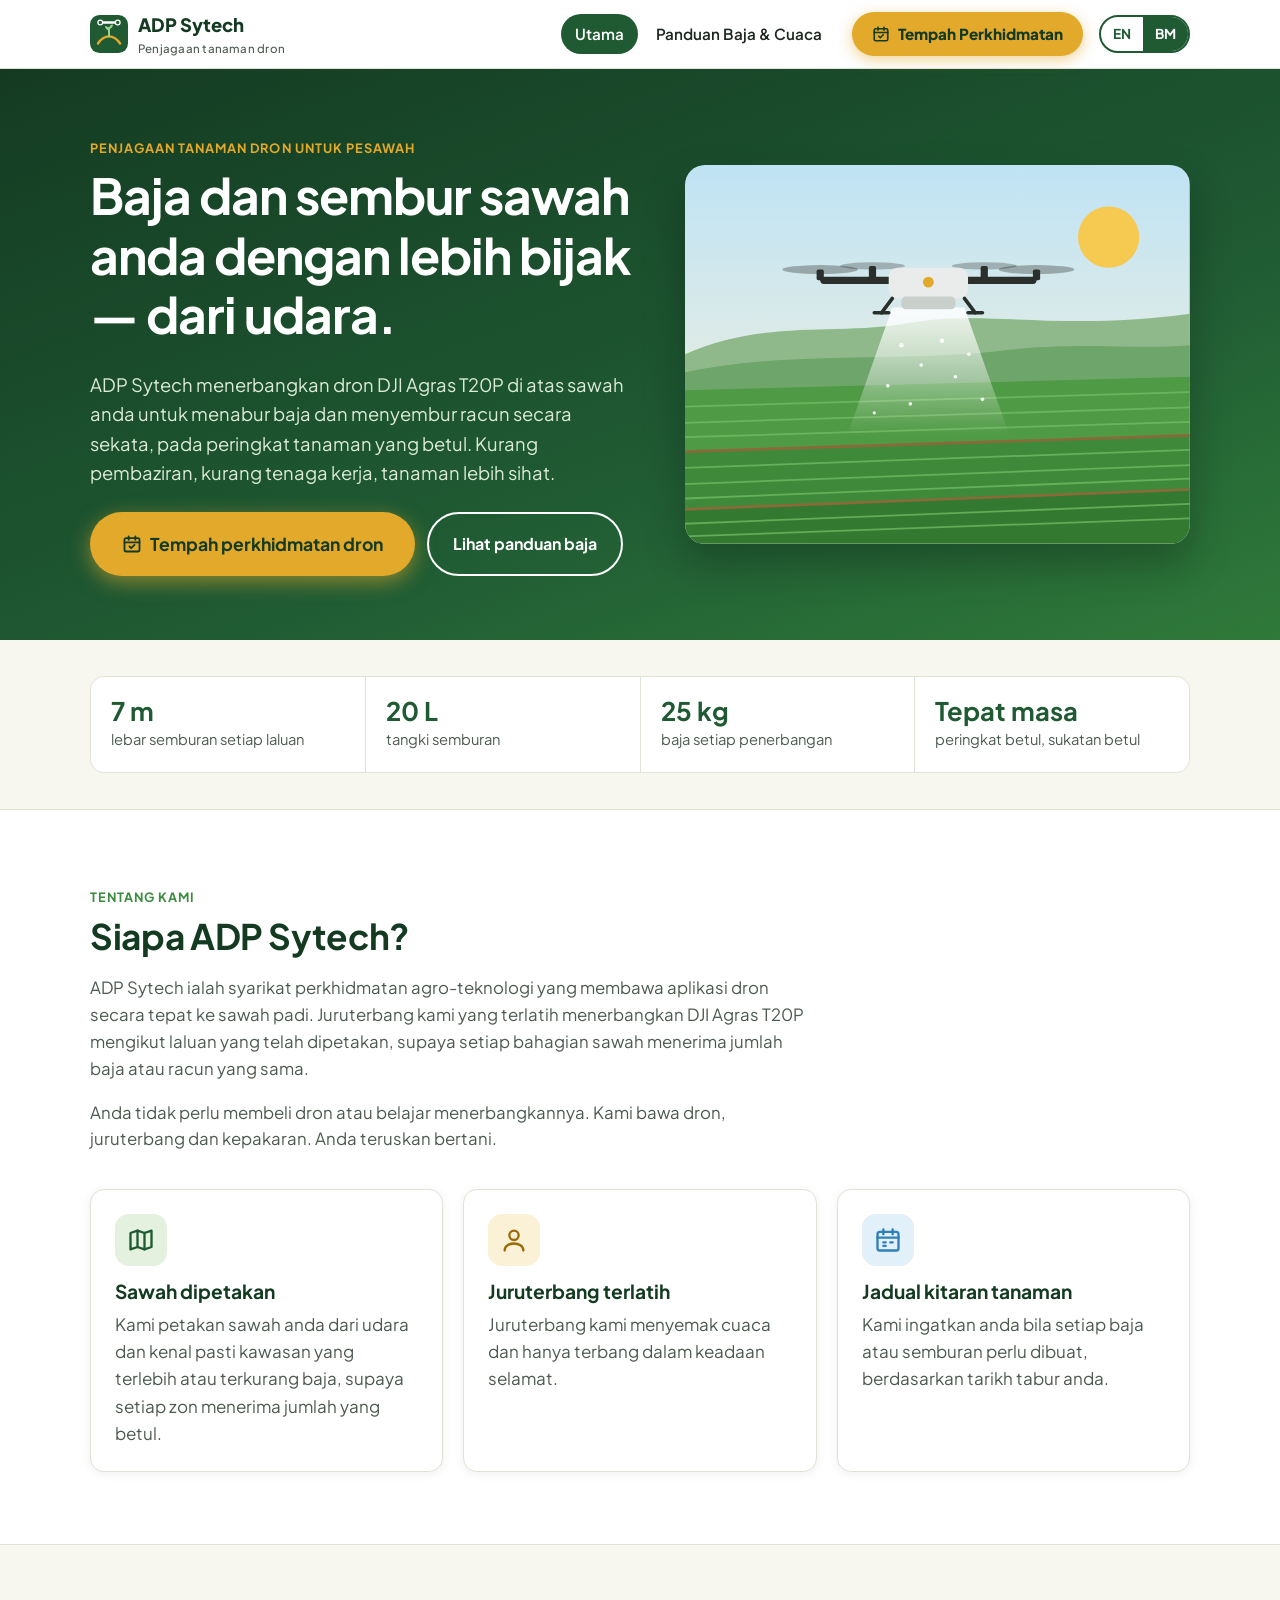
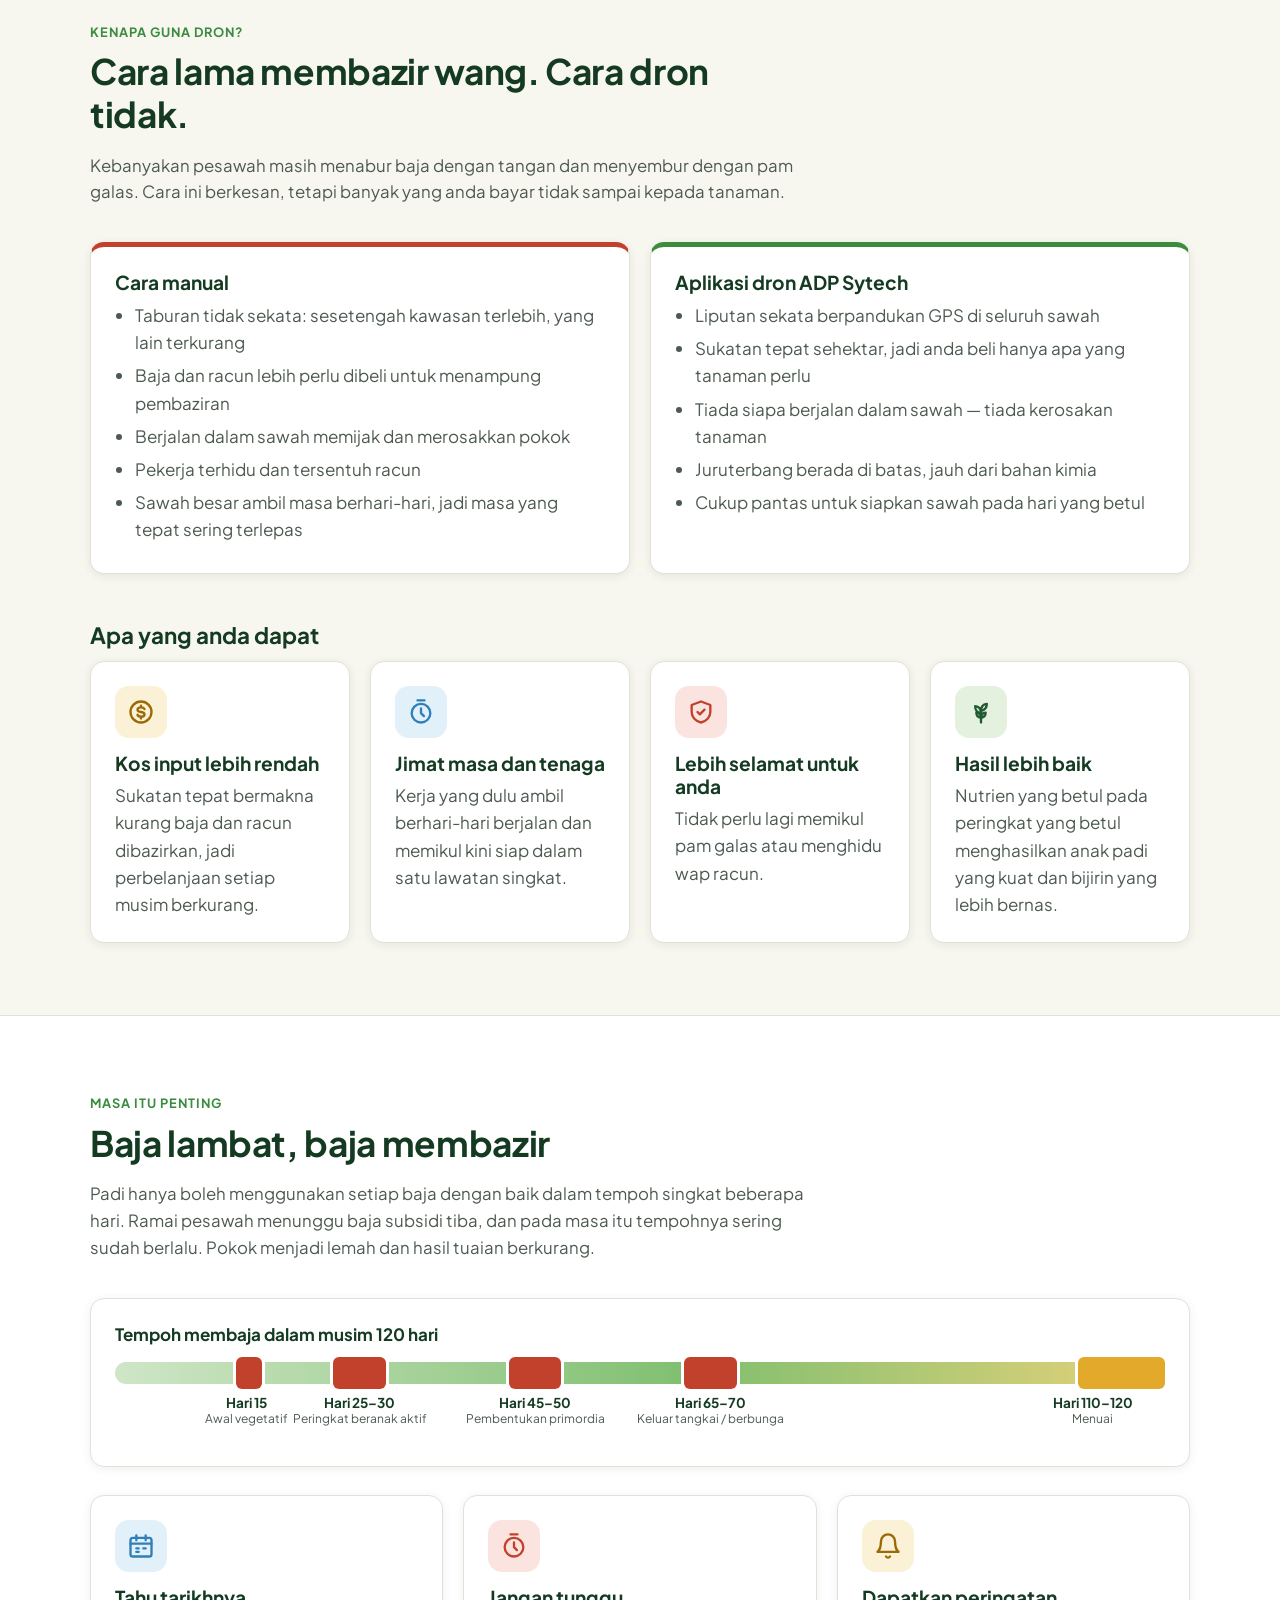
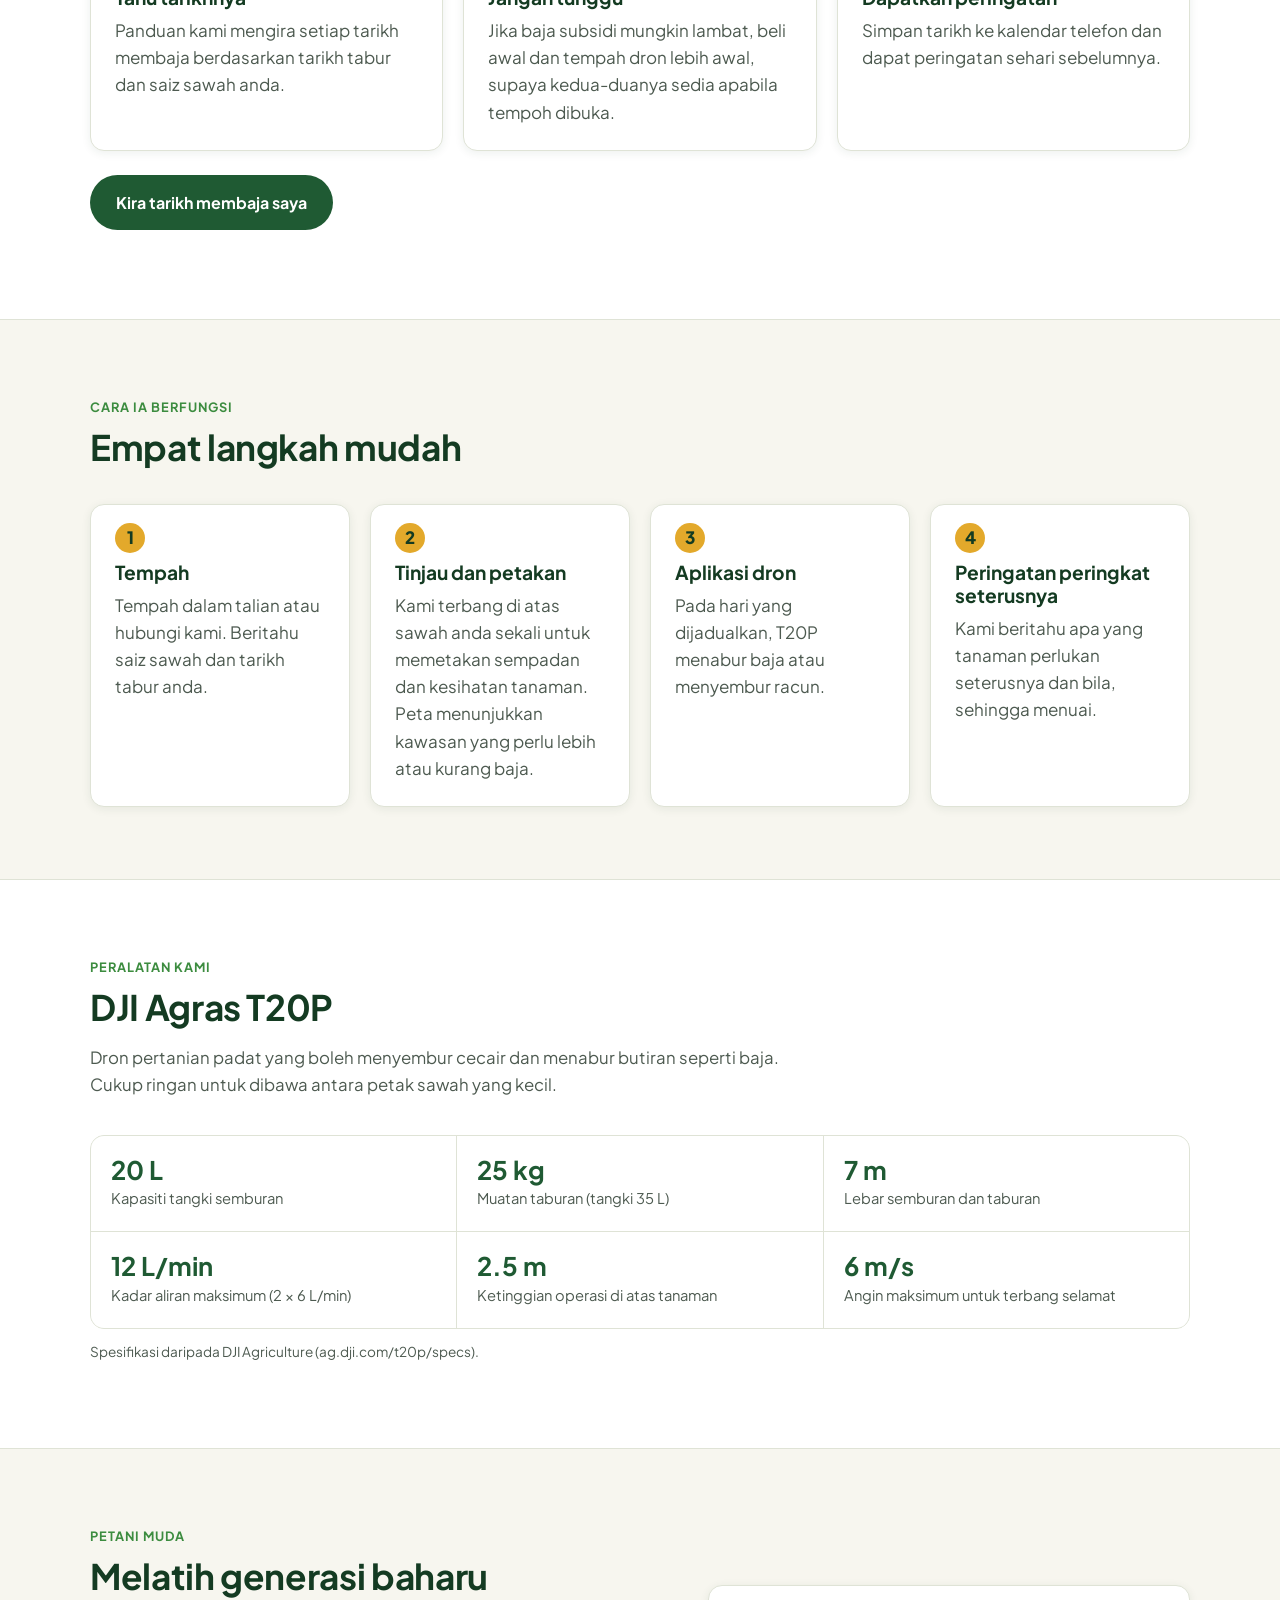
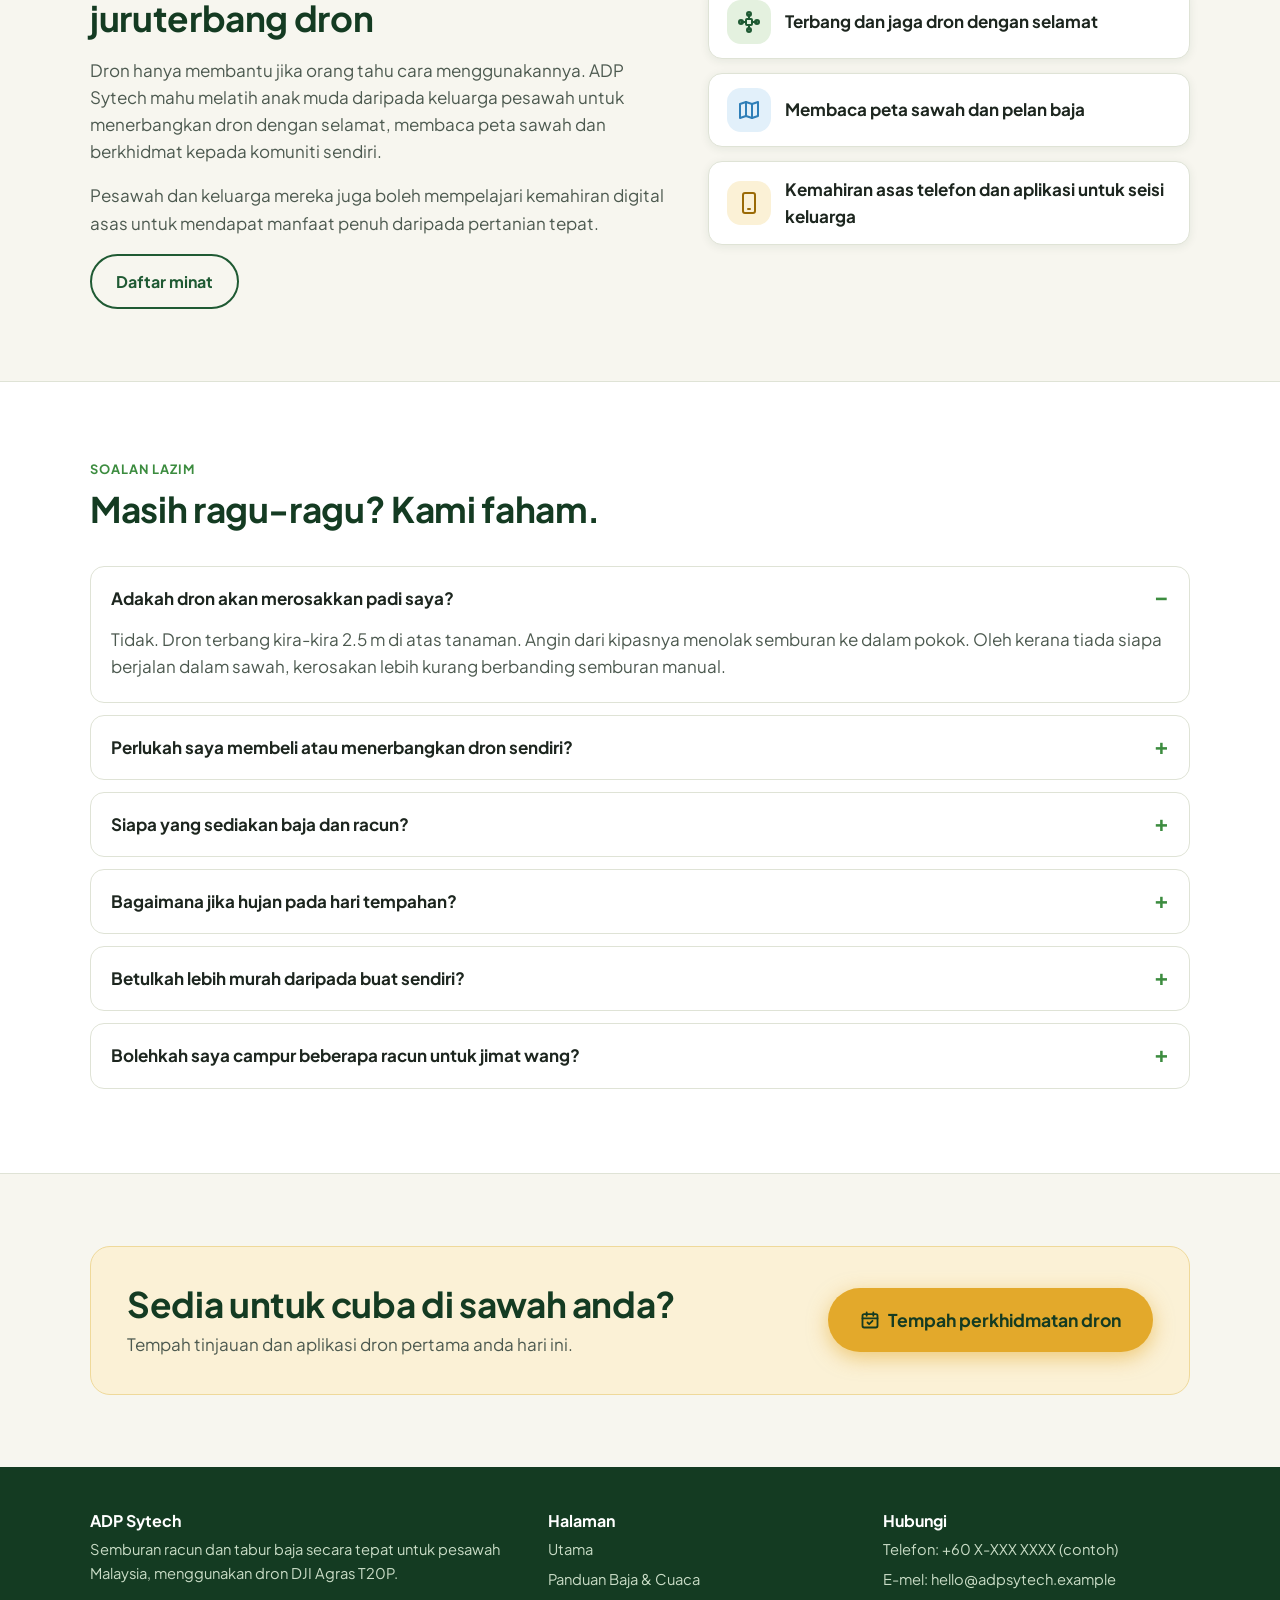
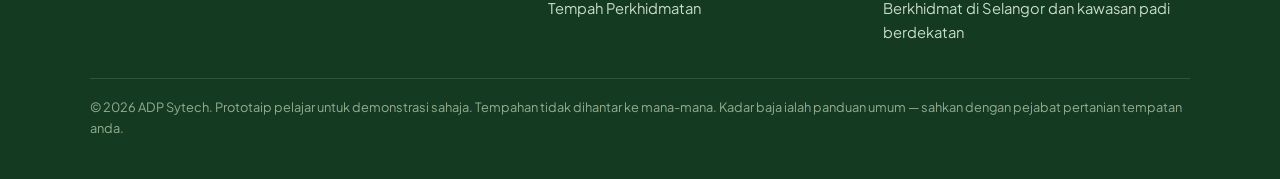
==== index.html @ e609be35 "Add files via upload" ====
<!DOCTYPE html>
<html lang="ms">
<head>
  <meta charset="UTF-8">
  <meta name="viewport" content="width=device-width, initial-scale=1">
  <title data-i18n="meta.home">ADP Sytech — Drone Fertiliser & Pesticide Services for Paddy</title>
  <meta name="description" content="ADP Sytech uses DJI Agras T20P drones to spread fertiliser and spray pesticide on paddy fields.">
  <link rel="preconnect" href="https://fonts.googleapis.com">
  <link rel="preconnect" href="https://fonts.gstatic.com" crossorigin>
  <link href="https://fonts.googleapis.com/css2?family=Plus+Jakarta+Sans:wght@400;500;600;700;800&display=swap" rel="stylesheet">
  <link rel="stylesheet" href="css/style.css">
</head>
<body data-page="home">

  <header id="site-header"></header>

  <main>
    <!-- ============ HERO ============ -->
    <section class="hero">
      <div class="container">
        <div>
          <span class="eyebrow" data-i18n="home.eyebrow"></span>
          <h1 data-i18n="home.title"></h1>
          <p class="lead" data-i18n="home.lead"></p>
          <div class="hero__actions">
            <a class="btn btn--primary btn--lg btn--glow" href="booking.html"><svg viewBox="0 0 24 24" fill="none" stroke="currentColor" stroke-width="2.2" stroke-linecap="round" stroke-linejoin="round" aria-hidden="true"><rect x="3" y="5" width="18" height="16" rx="2"/><path d="M16 3v4M8 3v4M3 10h18M9 15l2 2 4-4"/></svg><span data-i18n="home.ctaBook"></span></a>
            <a class="btn btn--ghost" href="guide.html" data-i18n="home.ctaGuide"></a>
          </div>
        </div>

        <div class="hero__art">
          <!-- Illustration: drone spreading over a paddy field -->
          <svg viewBox="0 0 560 420" role="img" aria-label="Drone flying over a paddy field">
            <defs>
              <linearGradient id="sky" x1="0" y1="0" x2="0" y2="1">
                <stop offset="0" stop-color="#bfe3f5"/>
                <stop offset="1" stop-color="#fdf3d8"/>
              </linearGradient>
              <linearGradient id="spray" x1="0" y1="0" x2="0" y2="1">
                <stop offset="0" stop-color="#ffffff" stop-opacity="0.85"/>
                <stop offset="1" stop-color="#ffffff" stop-opacity="0"/>
              </linearGradient>
            </defs>
            <rect width="560" height="420" fill="url(#sky)"/>
            <circle cx="470" cy="80" r="34" fill="#f6c950"/>
            <path d="M0 210 C90 170 170 190 250 175 C330 160 420 185 560 165 L560 240 L0 240 Z" fill="#8fb98a"/>
            <path d="M0 230 C120 205 240 220 360 205 C440 196 500 205 560 200 L560 260 L0 260 Z" fill="#6ea56b"/>
            <!-- paddy terraces -->
            <path d="M0 250 L560 235 L560 300 L0 318 Z" fill="#4f9a45"/>
            <path d="M0 318 L560 300 L560 360 L0 382 Z" fill="#3f8a3a"/>
            <path d="M0 382 L560 360 L560 420 L0 420 Z" fill="#337a30"/>
            <g stroke="#78c06a" stroke-width="2" opacity="0.7">
              <path d="M0 268 L560 252"/><path d="M0 286 L560 269"/><path d="M0 302 L560 285"/>
              <path d="M0 336 L560 316"/><path d="M0 354 L560 333"/><path d="M0 370 L560 348"/>
              <path d="M0 398 L560 376"/><path d="M0 412 L560 392"/>
            </g>
            <path d="M0 318 L560 300" stroke="#8a6a3a" stroke-width="3"/>
            <path d="M0 382 L560 360" stroke="#8a6a3a" stroke-width="3"/>
            <!-- spray cone -->
            <path d="M230 158 L180 300 L360 300 L310 158 Z" fill="url(#spray)"/>
            <g fill="#ffffff" opacity="0.9">
              <circle cx="240" cy="200" r="2.5"/><circle cx="262" cy="222" r="2"/><circle cx="285" cy="195" r="2.5"/>
              <circle cx="300" cy="235" r="2"/><circle cx="225" cy="245" r="2"/><circle cx="315" cy="210" r="2"/>
              <circle cx="250" cy="265" r="2"/><circle cx="330" cy="260" r="2"/><circle cx="210" cy="275" r="1.8"/>
            </g>
            <!-- drone -->
            <g transform="translate(270 130)">
              <rect x="-120" y="-6" width="240" height="8" rx="4" fill="#2b2f2c"/>
              <ellipse cx="-120" cy="-14" rx="42" ry="5" fill="#2b2f2c" opacity="0.35"/>
              <ellipse cx="120" cy="-14" rx="42" ry="5" fill="#2b2f2c" opacity="0.35"/>
              <ellipse cx="-62" cy="-18" rx="36" ry="4" fill="#2b2f2c" opacity="0.3"/>
              <ellipse cx="62" cy="-18" rx="36" ry="4" fill="#2b2f2c" opacity="0.3"/>
              <rect x="-124" y="-14" width="8" height="12" rx="2" fill="#2b2f2c"/>
              <rect x="116" y="-14" width="8" height="12" rx="2" fill="#2b2f2c"/>
              <rect x="-66" y="-18" width="8" height="14" rx="2" fill="#2b2f2c"/>
              <rect x="58" y="-18" width="8" height="14" rx="2" fill="#2b2f2c"/>
              <rect x="-44" y="-16" width="88" height="34" rx="10" fill="#e9ecea"/>
              <rect x="-30" y="16" width="60" height="14" rx="5" fill="#c9cfcb"/>
              <circle cx="0" cy="0" r="6" fill="#e3a92b"/>
              <path d="M-40 18 L-52 34 M40 18 L52 34" stroke="#2b2f2c" stroke-width="4" stroke-linecap="round"/>
              <path d="M-60 34 H-44 M44 34 H60" stroke="#2b2f2c" stroke-width="4" stroke-linecap="round"/>
            </g>
          </svg>
        </div>
      </div>
    </section>

    <!-- ============ QUICK FACTS ============ -->
    <section class="section" style="padding-top:36px;padding-bottom:36px">
      <div class="container">
        <div class="specs specs--4" id="quick-facts">
          <div class="spec"><strong>7 m</strong><span data-i18n="home.stat1"></span></div>
          <div class="spec"><strong>20 L</strong><span data-i18n="home.stat2"></span></div>
          <div class="spec"><strong>25 kg</strong><span data-i18n="home.stat3"></span></div>
          <div class="spec"><strong data-i18n="home.stat4v"></strong><span data-i18n="home.stat4"></span></div>
        </div>
      </div>
    </section>

    <!-- ============ ABOUT ============ -->
    <section class="section section--alt" id="about">
      <div class="container">
        <div class="section__head">
          <span class="eyebrow" data-i18n="home.aboutEyebrow"></span>
          <h2 data-i18n="home.aboutTitle"></h2>
          <p data-i18n="home.aboutP1"></p>
          <p data-i18n="home.aboutP2"></p>
        </div>
        <div class="grid grid--3">
          <div class="card">
            <div class="icon-badge">
              <svg viewBox="0 0 24 24" fill="none" stroke="currentColor" stroke-width="2" stroke-linecap="round" stroke-linejoin="round"><path d="M9 4 3 6v14l6-2 6 2 6-2V4l-6 2-6-2z"/><path d="M9 4v14M15 6v14"/></svg>
            </div>
            <h3 data-i18n="home.about1T"></h3>
            <p data-i18n="home.about1P"></p>
          </div>
          <div class="card">
            <div class="icon-badge icon-badge--gold">
              <svg viewBox="0 0 24 24" fill="none" stroke="currentColor" stroke-width="2" stroke-linecap="round" stroke-linejoin="round"><circle cx="12" cy="8" r="4"/><path d="M4 21c0-4 4-6 8-6s8 2 8 6"/></svg>
            </div>
            <h3 data-i18n="home.about2T"></h3>
            <p data-i18n="home.about2P"></p>
          </div>
          <div class="card">
            <div class="icon-badge icon-badge--sky">
              <svg viewBox="0 0 24 24" fill="none" stroke="currentColor" stroke-width="2" stroke-linecap="round" stroke-linejoin="round"><rect x="3" y="5" width="18" height="16" rx="2"/><path d="M16 3v4M8 3v4M3 10h18M8 14h2M14 14h2M8 17h2"/></svg>
            </div>
            <h3 data-i18n="home.about3T"></h3>
            <p data-i18n="home.about3P"></p>
          </div>
        </div>
      </div>
    </section>

    <!-- ============ WHY DRONES ============ -->
    <section class="section" id="why">
      <div class="container">
        <div class="section__head">
          <span class="eyebrow" data-i18n="home.whyEyebrow"></span>
          <h2 data-i18n="home.whyTitle"></h2>
          <p data-i18n="home.whyLead"></p>
        </div>
        <div class="compare">
          <div class="card card--old">
            <h3 data-i18n="home.oldTitle"></h3>
            <ul>
              <li data-i18n="home.old1"></li>
              <li data-i18n="home.old2"></li>
              <li data-i18n="home.old3"></li>
              <li data-i18n="home.old4"></li>
              <li data-i18n="home.old5"></li>
            </ul>
          </div>
          <div class="card card--new">
            <h3 data-i18n="home.newTitle"></h3>
            <ul>
              <li data-i18n="home.new1"></li>
              <li data-i18n="home.new2"></li>
              <li data-i18n="home.new3"></li>
              <li data-i18n="home.new4"></li>
              <li data-i18n="home.new5"></li>
            </ul>
          </div>
        </div>

        <h3 style="margin-top:48px;font-size:1.4rem" data-i18n="home.benefitsTitle"></h3>
        <div class="grid grid--4">
          <div class="card">
            <div class="icon-badge icon-badge--gold">
              <svg viewBox="0 0 24 24" fill="none" stroke="currentColor" stroke-width="2" stroke-linecap="round" stroke-linejoin="round"><circle cx="12" cy="12" r="9"/><path d="M15 9.5c-.5-1-1.6-1.5-3-1.5-1.7 0-3 .9-3 2s1 1.7 3 2 3 1 3 2.1-1.3 1.9-3 1.9c-1.4 0-2.6-.6-3-1.6M12 6.5V8M12 16v1.5"/></svg>
            </div>
            <h3 data-i18n="home.ben1T"></h3>
            <p data-i18n="home.ben1P"></p>
          </div>
          <div class="card">
            <div class="icon-badge icon-badge--sky">
              <svg viewBox="0 0 24 24" fill="none" stroke="currentColor" stroke-width="2" stroke-linecap="round" stroke-linejoin="round"><circle cx="12" cy="13" r="8"/><path d="M12 9v4l2.5 2.5M9 2h6"/></svg>
            </div>
            <h3 data-i18n="home.ben2T"></h3>
            <p data-i18n="home.ben2P"></p>
          </div>
          <div class="card">
            <div class="icon-badge icon-badge--red">
              <svg viewBox="0 0 24 24" fill="none" stroke="currentColor" stroke-width="2" stroke-linecap="round" stroke-linejoin="round"><path d="M12 3 4 6v6c0 4.5 3.4 8 8 9 4.6-1 8-4.5 8-9V6l-8-3z"/><path d="m9 12 2 2 4-4"/></svg>
            </div>
            <h3 data-i18n="home.ben3T"></h3>
            <p data-i18n="home.ben3P"></p>
          </div>
          <div class="card">
            <div class="icon-badge">
              <svg viewBox="0 0 24 24" fill="none" stroke="currentColor" stroke-width="2" stroke-linecap="round" stroke-linejoin="round"><path d="M12 21V9"/><path d="M12 13c-3-.5-5-2.5-5-6 3 .3 5 2.5 5 6zM12 11c3-.5 5-2.5 5-6-3 .3-5 2.5-5 6zM12 17c-2.5-.3-4-2-4-4.5 2.4.2 4 2 4 4.5zM12 17c2.5-.3 4-2 4-4.5-2.4.2-4 2-4 4.5z"/></svg>
            </div>
            <h3 data-i18n="home.ben4T"></h3>
            <p data-i18n="home.ben4P"></p>
          </div>
        </div>
      </div>
    </section>

    <!-- ============ TIMING ============ -->
    <section class="section section--alt" id="timing">
      <div class="container">
        <div class="section__head">
          <span class="eyebrow" data-i18n="home.timeEyebrow"></span>
          <h2 data-i18n="home.timeTitle"></h2>
          <p data-i18n="home.timeLead"></p>
        </div>

        <div class="season" aria-labelledby="season-title">
          <p class="season__title" id="season-title" data-i18n="home.timeline"></p>
          <div class="season__bar">
            <span class="season__win" style="left:11.5%;width:2.5%"></span>
            <span class="season__win" style="left:20.8%;width:5%"></span>
            <span class="season__win" style="left:37.5%;width:5%"></span>
            <span class="season__win" style="left:54.2%;width:5%"></span>
            <span class="season__harvest" style="left:91.7%;width:8.3%"></span>
          </div>
          <div class="season__labels">
            <span style="left:12.5%"><b data-i18n="home.dayN" data-n="15"></b><small data-i18n="stage.veg"></small></span>
            <span style="left:23.3%"><b data-i18n="home.dayN" data-n="25–30"></b><small data-i18n="stage.till"></small></span>
            <span style="left:40%"><b data-i18n="home.dayN" data-n="45–50"></b><small data-i18n="stage.panicle"></small></span>
            <span style="left:56.7%"><b data-i18n="home.dayN" data-n="65–70"></b><small data-i18n="stage.flower"></small></span>
            <span style="left:95.8%"><b data-i18n="home.dayN" data-n="110–120"></b><small data-i18n="stage.harvest"></small></span>
          </div>
        </div>

        <div class="grid grid--3" style="margin-top:28px">
          <div class="card">
            <div class="icon-badge icon-badge--sky">
              <svg viewBox="0 0 24 24" fill="none" stroke="currentColor" stroke-width="2" stroke-linecap="round" stroke-linejoin="round"><rect x="3" y="5" width="18" height="16" rx="2"/><path d="M16 3v4M8 3v4M3 10h18M8 14h2M14 14h2M8 17h2"/></svg>
            </div>
            <h3 data-i18n="home.time1T"></h3>
            <p data-i18n="home.time1P"></p>
          </div>
          <div class="card">
            <div class="icon-badge icon-badge--red">
              <svg viewBox="0 0 24 24" fill="none" stroke="currentColor" stroke-width="2" stroke-linecap="round" stroke-linejoin="round"><circle cx="12" cy="13" r="8"/><path d="M12 9v4l2.5 2.5M9 2h6"/></svg>
            </div>
            <h3 data-i18n="home.time2T"></h3>
            <p data-i18n="home.time2P"></p>
          </div>
          <div class="card">
            <div class="icon-badge icon-badge--gold">
              <svg viewBox="0 0 24 24" fill="none" stroke="currentColor" stroke-width="2" stroke-linecap="round" stroke-linejoin="round"><path d="M6 8a6 6 0 0 1 12 0c0 7 3 9 3 9H3s3-2 3-9"/><path d="M10.3 21a1.94 1.94 0 0 0 3.4 0"/></svg>
            </div>
            <h3 data-i18n="home.time3T"></h3>
            <p data-i18n="home.time3P"></p>
          </div>
        </div>
        <p style="margin-top:24px"><a class="btn btn--green" href="guide.html" data-i18n="home.timeCta"></a></p>
      </div>
    </section>

    <!-- ============ HOW IT WORKS ============ -->
    <section class="section" id="how">
      <div class="container">
        <div class="section__head">
          <span class="eyebrow" data-i18n="home.howEyebrow"></span>
          <h2 data-i18n="home.howTitle"></h2>
        </div>
        <div class="grid grid--4 steps">
          <div class="card"><h3 data-i18n="home.step1T"></h3><p data-i18n="home.step1P"></p></div>
          <div class="card"><h3 data-i18n="home.step2T"></h3><p data-i18n="home.step2P"></p></div>
          <div class="card"><h3 data-i18n="home.step3T"></h3><p data-i18n="home.step3P"></p></div>
          <div class="card"><h3 data-i18n="home.step4T"></h3><p data-i18n="home.step4P"></p></div>
        </div>
      </div>
    </section>

    <!-- ============ THE DRONE ============ -->
    <section class="section section--alt" id="drone">
      <div class="container">
        <div class="section__head">
          <span class="eyebrow" data-i18n="home.droneEyebrow"></span>
          <h2 data-i18n="home.droneTitle"></h2>
          <p data-i18n="home.droneLead"></p>
        </div>
        <div class="specs">
          <div class="spec"><strong>20 L</strong><span data-i18n="home.spec1"></span></div>
          <div class="spec"><strong>25 kg</strong><span data-i18n="home.spec2"></span></div>
          <div class="spec"><strong>7 m</strong><span data-i18n="home.spec3"></span></div>
          <div class="spec"><strong>12 L/min</strong><span data-i18n="home.spec4"></span></div>
          <div class="spec"><strong>2.5 m</strong><span data-i18n="home.spec5"></span></div>
          <div class="spec"><strong>6 m/s</strong><span data-i18n="home.spec6"></span></div>
        </div>
        <p class="note" data-i18n="home.specSource"></p>
      </div>
    </section>

    <!-- ============ TRAINING ============ -->
    <section class="section" id="training">
      <div class="container train">
        <div>
          <span class="eyebrow" data-i18n="home.trainEyebrow"></span>
          <h2 data-i18n="home.trainTitle"></h2>
          <p data-i18n="home.trainP1"></p>
          <p data-i18n="home.trainP2"></p>
          <a class="btn btn--outline" href="mailto:hello@adpsytech.example?subject=Drone%20pilot%20training" data-i18n="home.trainCta"></a>
        </div>
        <ul class="train__list">
          <li><span class="icon-badge"><svg viewBox="0 0 24 24" fill="none" stroke="currentColor" stroke-width="2" stroke-linecap="round" stroke-linejoin="round"><rect x="9" y="9" width="6" height="6" rx="1"/><path d="M9 12H4M15 12h5M12 9V4M12 15v5"/><circle cx="4" cy="12" r="2"/><circle cx="20" cy="12" r="2"/><circle cx="12" cy="4" r="2"/><circle cx="12" cy="20" r="2"/></svg></span><span data-i18n="home.train1"></span></li>
          <li><span class="icon-badge icon-badge--sky"><svg viewBox="0 0 24 24" fill="none" stroke="currentColor" stroke-width="2" stroke-linecap="round" stroke-linejoin="round"><path d="M9 4 3 6v14l6-2 6 2 6-2V4l-6 2-6-2z"/><path d="M9 4v14M15 6v14"/></svg></span><span data-i18n="home.train2"></span></li>
          <li><span class="icon-badge icon-badge--gold"><svg viewBox="0 0 24 24" fill="none" stroke="currentColor" stroke-width="2" stroke-linecap="round" stroke-linejoin="round"><rect x="6" y="2" width="12" height="20" rx="2"/><path d="M11 18h2"/></svg></span><span data-i18n="home.train3"></span></li>
        </ul>
      </div>
    </section>

    <!-- ============ FAQ ============ -->
    <section class="section section--alt" id="faq">
      <div class="container">
        <div class="section__head">
          <span class="eyebrow" data-i18n="home.faqEyebrow"></span>
          <h2 data-i18n="home.faqTitle"></h2>
        </div>
        <div class="faq">
          <details open><summary data-i18n="home.faq1Q"></summary><p data-i18n="home.faq1A"></p></details>
          <details><summary data-i18n="home.faq2Q"></summary><p data-i18n="home.faq2A"></p></details>
          <details><summary data-i18n="home.faq3Q"></summary><p data-i18n="home.faq3A"></p></details>
          <details><summary data-i18n="home.faq4Q"></summary><p data-i18n="home.faq4A"></p></details>
          <details><summary data-i18n="home.faq5Q"></summary><p data-i18n="home.faq5A"></p></details>
          <details><summary data-i18n="home.faq6Q"></summary><p data-i18n="home.faq6A"></p></details>
        </div>
      </div>
    </section>

    <!-- ============ CTA ============ -->
    <section class="section">
      <div class="container">
        <div class="cta-band">
          <div>
            <h2 data-i18n="home.ctaTitle"></h2>
            <p data-i18n="home.ctaText"></p>
          </div>
          <a class="btn btn--primary btn--lg btn--glow" href="booking.html"><svg viewBox="0 0 24 24" fill="none" stroke="currentColor" stroke-width="2.2" stroke-linecap="round" stroke-linejoin="round" aria-hidden="true"><rect x="3" y="5" width="18" height="16" rx="2"/><path d="M16 3v4M8 3v4M3 10h18M9 15l2 2 4-4"/></svg><span data-i18n="home.ctaBook"></span></a>
        </div>
      </div>
    </section>
  </main>

  <footer id="site-footer"></footer>

  <script src="js/i18n.js"></script>
  <script src="js/main.js"></script>
</body>
</html>
---- css/style.css ----
/* ============================================================
   ADP Sytech — shared styles
   ============================================================ */

:root {
  --green-900: #143b22;
  --green-700: #1f5a33;
  --green-500: #3c8c3f;
  --green-100: #e4f1df;
  --gold-500: #e3a92b;
  --gold-100: #fbf1d6;
  --sky-500: #2f7fb8;
  --sky-100: #e2f0fa;
  --red-500: #c2412d;
  --red-100: #fbe4df;
  --ink: #1d261f;
  --ink-soft: #4d5a50;
  --line: #dfe3d6;
  --bg: #f7f6ef;
  --card: #ffffff;
  --radius: 14px;
  --shadow: 0 2px 10px rgba(20, 59, 34, 0.08);
  --max: 1140px;
  --font: "Plus Jakarta Sans", "Segoe UI", system-ui, -apple-system, Roboto, Arial, sans-serif;
}

*,
*::before,
*::after { box-sizing: border-box; }

html { scroll-behavior: smooth; }

body {
  margin: 0;
  font-family: var(--font);
  font-size: 17px;
  line-height: 1.6;
  color: var(--ink);
  background: var(--bg);
}

img, svg { max-width: 100%; display: block; }

a { color: var(--green-700); }

h1, h2, h3, h4 { line-height: 1.2; margin: 0 0 0.5em; color: var(--green-900); }
h1 { font-size: clamp(2rem, 4.5vw, 3.1rem); letter-spacing: -0.02em; }
h2 { font-size: clamp(1.6rem, 3vw, 2.2rem); letter-spacing: -0.01em; }
h3 { font-size: 1.2rem; }
p  { margin: 0 0 1em; }

.container { width: 100%; max-width: var(--max); margin: 0 auto; padding: 0 20px; }

.section { padding: 72px 0; }
.section--alt { background: var(--card); border-top: 1px solid var(--line); border-bottom: 1px solid var(--line); }
.section__head { max-width: 720px; margin-bottom: 36px; }
.section__head p { color: var(--ink-soft); font-size: 1.05rem; }

.eyebrow {
  display: inline-block;
  font-size: 0.8rem;
  font-weight: 700;
  letter-spacing: 0.08em;
  text-transform: uppercase;
  color: var(--green-500);
  margin-bottom: 8px;
}

/* ---------- Header / nav ---------- */

.site-header {
  position: sticky;
  top: 0;
  z-index: 50;
  background: rgba(255, 255, 255, 0.96);
  backdrop-filter: blur(6px);
  border-bottom: 1px solid var(--line);
}

.site-header .container {
  display: flex;
  align-items: center;
  gap: 16px;
  min-height: 68px;
}

.brand {
  display: flex;
  align-items: center;
  gap: 10px;
  font-weight: 800;
  font-size: 1.15rem;
  color: var(--green-900);
  text-decoration: none;
  margin-right: auto;
  white-space: nowrap;
}
.brand svg { width: 38px; height: 38px; flex-shrink: 0; }
.brand small { display: block; font-weight: 500; font-size: 0.72rem; color: var(--ink-soft); letter-spacing: 0.02em; }

.nav { display: flex; gap: 4px; }
.nav a {
  padding: 8px 14px;
  border-radius: 999px;
  text-decoration: none;
  color: var(--ink);
  font-weight: 600;
  font-size: 0.95rem;
}
.nav a:hover { background: var(--green-100); }
.nav a[aria-current="page"] { background: var(--green-700); color: #fff; }

/* Gold "Book" button in the header */
.nav-cta {
  position: relative;
  display: inline-flex;
  align-items: center;
  gap: 8px;
  padding: 10px 20px;
  border-radius: 999px;
  background: var(--gold-500);
  color: var(--green-900);
  font-weight: 800;
  font-size: 0.95rem;
  text-decoration: none;
  white-space: nowrap;
  box-shadow: 0 4px 14px rgba(227, 169, 43, 0.5);
  transition: transform 0.15s ease, background 0.15s ease;
}
.nav-cta:hover { background: #d59b1d; transform: translateY(-1px); }
.nav-cta svg { width: 18px; height: 18px; }
.nav-cta::after {
  content: "";
  position: absolute;
  inset: -4px;
  border-radius: inherit;
  border: 2px solid var(--gold-500);
  opacity: 0;
  animation: cta-pulse 2.4s ease-out infinite;
  pointer-events: none;
}
@keyframes cta-pulse {
  0% { opacity: 0.7; transform: scale(0.96); }
  70%, 100% { opacity: 0; transform: scale(1.12); }
}
@media (prefers-reduced-motion: reduce) { .nav-cta::after { animation: none; } }

.nav .nav__book { display: none; }

/* Fixed "Book" bar on phones */
.mobile-book-bar { display: none; }

@media (max-width: 820px) {
  .nav-cta { display: none; }
  .nav .nav__book { display: block; background: var(--gold-500); color: var(--green-900); font-weight: 800; }
  .mobile-book-bar {
    display: flex;
    align-items: center;
    justify-content: center;
    gap: 10px;
    position: fixed;
    left: 16px;
    right: 16px;
    bottom: calc(14px + env(safe-area-inset-bottom, 0px));
    z-index: 60;
    padding: 15px 20px;
    border-radius: 999px;
    background: var(--gold-500);
    color: var(--green-900);
    font-weight: 800;
    font-size: 1.05rem;
    text-decoration: none;
    box-shadow: 0 10px 28px rgba(10, 30, 16, 0.35);
  }
  .mobile-book-bar svg { width: 22px; height: 22px; }
  .mobile-book-bar { transition: transform 0.25s ease, opacity 0.25s ease; }
  .mobile-book-bar.is-hidden { transform: translateY(140%); opacity: 0; pointer-events: none; }
  body.has-book-bar { padding-bottom: 88px; }
}

.lang-toggle {
  display: inline-flex;
  border: 2px solid var(--green-700);
  border-radius: 999px;
  overflow: hidden;
  flex-shrink: 0;
}
.lang-toggle button {
  border: 0;
  background: transparent;
  padding: 6px 12px;
  font: inherit;
  font-weight: 700;
  font-size: 0.85rem;
  color: var(--green-700);
  cursor: pointer;
}
.lang-toggle button[aria-pressed="true"] { background: var(--green-700); color: #fff; }

.menu-btn {
  display: none;
  border: 0;
  background: var(--green-100);
  border-radius: 10px;
  width: 42px;
  height: 42px;
  cursor: pointer;
  align-items: center;
  justify-content: center;
}
.menu-btn span, .menu-btn span::before, .menu-btn span::after {
  display: block; width: 20px; height: 2px; background: var(--green-900); position: relative; content: "";
}
.menu-btn span::before { position: absolute; top: -6px; }
.menu-btn span::after { position: absolute; top: 6px; }

@media (max-width: 820px) {
  .menu-btn { display: inline-flex; }
  .nav {
    display: none;
    position: absolute;
    top: 68px; left: 0; right: 0;
    flex-direction: column;
    background: #fff;
    padding: 10px 16px 16px;
    border-bottom: 1px solid var(--line);
    box-shadow: var(--shadow);
  }
  .nav.is-open { display: flex; }
  .nav a { padding: 12px 14px; }
  .brand small { display: none; }
}

/* ---------- Buttons ---------- */

.btn {
  display: inline-flex;
  align-items: center;
  justify-content: center;
  gap: 8px;
  padding: 13px 24px;
  border-radius: 999px;
  border: 2px solid transparent;
  font: inherit;
  font-weight: 700;
  font-size: 1rem;
  text-decoration: none;
  cursor: pointer;
  transition: transform 0.15s ease, background 0.15s ease;
}
.btn:hover { transform: translateY(-1px); }
.btn--primary { background: var(--gold-500); color: var(--green-900); }
.btn--primary:hover { background: #d59b1d; }
.btn--green { background: var(--green-700); color: #fff; }
.btn--green:hover { background: var(--green-900); }
.btn--ghost { border-color: currentColor; color: #fff; background: transparent; }
.btn--outline { border-color: var(--green-700); color: var(--green-700); background: transparent; }
.btn--block { width: 100%; }
.btn--lg { padding: 16px 30px; font-size: 1.1rem; }
.btn svg { width: 20px; height: 20px; flex-shrink: 0; }
.btn--primary.btn--glow { box-shadow: 0 6px 20px rgba(227, 169, 43, 0.55); }

/* ---------- Hero ---------- */

.hero {
  background: linear-gradient(160deg, var(--green-900) 0%, var(--green-700) 60%, #2f7a3a 100%);
  color: #fff;
  overflow: hidden;
}
.hero .container {
  display: grid;
  grid-template-columns: 1.1fr 1fr;
  gap: 40px;
  align-items: center;
  padding-top: 64px;
  padding-bottom: 64px;
}
.hero h1 { color: #fff; }
.hero p.lead { font-size: 1.15rem; color: #dcebd8; max-width: 540px; }
.hero .eyebrow { color: var(--gold-500); }
.hero__actions { display: flex; flex-wrap: wrap; gap: 12px; margin-top: 24px; }
.hero__art { border-radius: 20px; overflow: hidden; box-shadow: 0 20px 40px rgba(0,0,0,0.25); }

.page-hero {
  background: linear-gradient(160deg, var(--green-900), var(--green-700));
  color: #fff;
  padding: 48px 0 44px;
}
.page-hero h1 { color: #fff; font-size: clamp(1.8rem, 3.6vw, 2.6rem); }
.page-hero p { color: #dcebd8; max-width: 680px; font-size: 1.08rem; margin: 0; }
.page-hero .eyebrow { color: var(--gold-500); }

@media (max-width: 520px) {
  .hero__actions .btn { width: 100%; }
}
@media (max-width: 820px) {
  .hero .container { grid-template-columns: 1fr; padding-top: 40px; padding-bottom: 40px; }
}

/* ---------- Cards / grids ---------- */

.grid { display: grid; gap: 20px; }
.grid--2 { grid-template-columns: repeat(2, 1fr); }
.grid--3 { grid-template-columns: repeat(3, 1fr); }
.grid--4 { grid-template-columns: repeat(4, 1fr); }
@media (max-width: 960px) { .grid--4 { grid-template-columns: repeat(2, 1fr); } }
@media (max-width: 820px) { .grid--3, .grid--2 { grid-template-columns: 1fr; } }
@media (max-width: 520px) { .grid--4 { grid-template-columns: 1fr; } }

.card {
  background: var(--card);
  border: 1px solid var(--line);
  border-radius: var(--radius);
  padding: 24px;
  box-shadow: var(--shadow);
}
.card h3 { margin-bottom: 0.4em; }
.card p:last-child { margin-bottom: 0; }
.card p { color: var(--ink-soft); }

.icon-badge {
  width: 52px; height: 52px;
  border-radius: 14px;
  display: grid; place-items: center;
  background: var(--green-100);
  color: var(--green-700);
  margin-bottom: 14px;
}
.icon-badge svg { width: 28px; height: 28px; }
.icon-badge--gold { background: var(--gold-100); color: #9a6a06; }
.icon-badge--sky { background: var(--sky-100); color: var(--sky-500); }
.icon-badge--red { background: var(--red-100); color: var(--red-500); }

/* Problem vs solution */
.compare { display: grid; grid-template-columns: 1fr 1fr; gap: 20px; }
.compare .card ul { margin: 0; padding-left: 1.2em; color: var(--ink-soft); }
.compare .card li { margin-bottom: 6px; }
.compare .card--old { border-top: 5px solid var(--red-500); }
.compare .card--new { border-top: 5px solid var(--green-500); }
@media (max-width: 820px) { .compare { grid-template-columns: 1fr; } }

/* Steps */
.steps { counter-reset: step; }
.steps .card { position: relative; padding-top: 56px; }
.steps .card::before {
  counter-increment: step;
  content: counter(step);
  position: absolute;
  top: 18px; left: 24px;
  width: 30px; height: 30px;
  border-radius: 50%;
  background: var(--gold-500);
  color: var(--green-900);
  font-weight: 800;
  display: grid; place-items: center;
}

/* Spec list */
.specs { display: grid; grid-template-columns: repeat(3, 1fr); gap: 1px; background: var(--line); border: 1px solid var(--line); border-radius: var(--radius); overflow: hidden; }
.spec { background: var(--card); padding: 20px; }
.spec strong { display: block; font-size: 1.6rem; color: var(--green-700); line-height: 1.1; }
.spec span { color: var(--ink-soft); font-size: 0.92rem; }
.specs--4 { grid-template-columns: repeat(4, 1fr); }
@media (max-width: 820px) { .specs, .specs--4 { grid-template-columns: repeat(2, 1fr); } }

.note { font-size: 0.85rem; color: var(--ink-soft); margin-top: 12px; }

/* Season timeline (home) */
.season { background: var(--card); border: 1px solid var(--line); border-radius: var(--radius); padding: 22px 24px 18px; box-shadow: var(--shadow); }
.season__title { font-weight: 700; margin: 0 0 14px; color: var(--green-900); }
.season__bar { position: relative; height: 22px; border-radius: 999px; background: linear-gradient(90deg, #cfe6c7, #7fbf6f 55%, #e8d27a); }
.season__win, .season__harvest { position: absolute; top: -5px; bottom: -5px; border-radius: 6px; }
.season__win { background: var(--red-500); min-width: 10px; box-shadow: 0 0 0 3px #fff; }
.season__harvest { background: var(--gold-500); box-shadow: 0 0 0 3px #fff; }
.season__labels { position: relative; height: 54px; margin-top: 10px; }
.season__labels span { position: absolute; transform: translateX(-50%); text-align: center; line-height: 1.25; white-space: nowrap; }
.season__labels span:last-child { transform: translateX(-85%); }
.season__labels b { display: block; font-size: 0.85rem; color: var(--green-900); }
.season__labels small { display: block; font-size: 0.75rem; color: var(--ink-soft); }
@media (max-width: 720px) {
  .season { padding: 18px 16px 14px; }
  .season__labels { height: auto; display: grid; grid-template-columns: 1fr 1fr; gap: 10px 12px; margin-top: 16px; }
  .season__labels span,
  .season__labels span:last-child { position: static; transform: none; text-align: left; white-space: normal; padding-left: 16px; }
  .season__labels span::before { content: ""; float: left; margin: 4px 0 0 -16px; width: 10px; height: 10px; border-radius: 3px; background: var(--red-500); }
  .season__labels span:last-child::before { background: var(--gold-500); }
}

/* Training (home) */
.train { display: grid; grid-template-columns: 1.2fr 1fr; gap: 40px; align-items: center; }
.train p { color: var(--ink-soft); }
.train__list { list-style: none; margin: 0; padding: 0; display: flex; flex-direction: column; gap: 14px; }
.train__list li { display: flex; align-items: center; gap: 14px; background: var(--card); border: 1px solid var(--line); border-radius: var(--radius); padding: 14px 18px; font-weight: 700; box-shadow: var(--shadow); }
.train__list .icon-badge { margin: 0; flex-shrink: 0; width: 44px; height: 44px; }
.train__list .icon-badge svg { width: 24px; height: 24px; }
@media (max-width: 820px) { .train { grid-template-columns: 1fr; gap: 24px; } }

/* FAQ */
.faq details {
  background: var(--card);
  border: 1px solid var(--line);
  border-radius: var(--radius);
  padding: 4px 20px;
  margin-bottom: 12px;
}
.faq summary {
  cursor: pointer;
  font-weight: 700;
  padding: 14px 0;
  list-style: none;
  display: flex;
  justify-content: space-between;
  gap: 16px;
}
.faq summary::-webkit-details-marker { display: none; }
.faq summary::after { content: "+"; font-size: 1.4rem; line-height: 1; color: var(--green-500); }
.faq details[open] summary::after { content: "–"; }
.faq details p { color: var(--ink-soft); }

/* CTA band */
.cta-band {
  background: var(--gold-100);
  border: 1px solid #efd99a;
  border-radius: 20px;
  padding: 36px;
  display: flex;
  align-items: center;
  justify-content: space-between;
  gap: 24px;
  flex-wrap: wrap;
}
.cta-band h2 { margin-bottom: 6px; }
.cta-band p { margin: 0; color: var(--ink-soft); }

/* ---------- Guide page ---------- */

.tool-bar {
  display: grid;
  grid-template-columns: 1fr 1.3fr auto;
  gap: 16px;
  align-items: end;
  background: var(--card);
  border: 1px solid var(--line);
  border-radius: var(--radius);
  padding: 20px;
  box-shadow: var(--shadow);
  margin-bottom: 24px;
}
@media (max-width: 820px) { .tool-bar { grid-template-columns: 1fr 1fr; } .tool-bar .field:last-child { grid-column: 1 / -1; } }
@media (max-width: 520px) { .tool-bar { grid-template-columns: 1fr; } }

.field label { display: block; font-weight: 700; font-size: 0.9rem; margin-bottom: 6px; }
.field .hint { font-weight: 500; color: var(--ink-soft); font-size: 0.82rem; }
.field input,
.field select,
.field textarea {
  width: 100%;
  padding: 11px 12px;
  font: inherit;
  font-size: 1rem;
  border: 1.5px solid #c9cfbf;
  border-radius: 10px;
  background: #fff;
  color: var(--ink);
}
.field input:focus,
.field select:focus,
.field textarea:focus { outline: 3px solid rgba(60, 140, 63, 0.25); border-color: var(--green-500); }
.field.has-error input,
.field.has-error select { border-color: var(--red-500); }
.field .error { color: var(--red-500); font-size: 0.85rem; margin-top: 4px; display: none; }
.field.has-error .error { display: block; }

.inline-input { display: flex; gap: 8px; }
.inline-input input { flex: 1; min-width: 0; }
.inline-input select { width: auto; }

.table-wrap { position: relative; overflow-x: auto; border-radius: var(--radius); border: 1px solid var(--line); background: var(--card); box-shadow: var(--shadow); }
table.schedule { width: 100%; border-collapse: collapse; min-width: 900px; font-size: 0.95rem; }
.schedule th, .schedule td { padding: 14px 16px; text-align: left; vertical-align: top; border-bottom: 1px solid var(--line); }
.schedule thead th { background: var(--green-900); color: #fff; font-size: 0.85rem; text-transform: uppercase; letter-spacing: 0.04em; }
.schedule tbody tr:last-child td { border-bottom: 0; }
.schedule tbody tr:nth-child(even) { background: #fafaf5; }
.schedule tr.is-next { background: var(--gold-100) !important; box-shadow: inset 5px 0 0 var(--gold-500); }
.schedule .amount { font-weight: 800; color: var(--green-700); white-space: nowrap; }
.schedule .bags { display: block; font-size: 0.82rem; color: var(--ink-soft); font-weight: 500; }
.schedule .date { font-weight: 700; white-space: nowrap; }
.schedule .date small { display: block; font-weight: 500; color: var(--ink-soft); }
.schedule .stage { font-weight: 700; }
.schedule .purpose { color: var(--ink-soft); font-size: 0.9rem; }
.schedule td:nth-child(4) { min-width: 200px; }
.schedule .book-btn { margin-top: 10px; padding: 8px 16px; font-size: 0.85rem; white-space: nowrap; box-shadow: 0 3px 10px rgba(227, 169, 43, 0.45); }
.schedule .book-btn svg { width: 16px; height: 16px; }
.tag--now { background: var(--green-700); color: #fff; }

.tag {
  display: inline-block;
  padding: 3px 10px;
  border-radius: 999px;
  font-size: 0.78rem;
  font-weight: 700;
  white-space: nowrap;
}
.tag--fert { background: var(--green-100); color: var(--green-700); }
.tag--pest { background: var(--red-100); color: var(--red-500); }
.tag--water { background: var(--sky-100); color: var(--sky-500); }
.tag--done { background: #eceee8; color: #6a736b; }
.tag--next { background: var(--gold-500); color: var(--green-900); }

.tabs { display: flex; gap: 8px; margin-bottom: 16px; flex-wrap: wrap; }
.tabs button {
  border: 2px solid var(--green-700);
  background: #fff;
  color: var(--green-700);
  border-radius: 999px;
  padding: 8px 18px;
  font: inherit;
  font-weight: 700;
  cursor: pointer;
}
.tabs button[aria-selected="true"] { background: var(--green-700); color: #fff; }

.callout {
  display: flex;
  gap: 12px;
  padding: 14px 18px;
  border-radius: 12px;
  background: var(--sky-100);
  color: #1b4a6b;
  font-size: 0.92rem;
  margin-top: 16px;
}
.callout--warn { background: var(--gold-100); color: #6b4b05; }
.callout--danger { background: var(--red-100); color: #7a2618; }

/* Fertiliser window countdown */
.timing-card {
  display: grid;
  grid-template-columns: 1fr auto;
  gap: 20px;
  align-items: center;
  background: var(--card);
  border: 2px solid var(--gold-500);
  border-left-width: 8px;
  border-radius: var(--radius);
  padding: 20px 24px;
  margin-bottom: 20px;
  box-shadow: var(--shadow);
}
.timing-card.is-open { border-color: var(--red-500); background: #fffaf8; }
.timing-card.is-done { border-color: var(--green-500); }
.timing-card__main { font-size: 1.15rem; font-weight: 800; color: var(--green-900); margin: 0 0 6px; }
.timing-card.is-open .timing-card__main { color: var(--red-500); }
.timing-card__tip { margin: 0; color: var(--ink-soft); font-size: 0.95rem; }
.timing-card__actions { display: flex; flex-direction: column; gap: 8px; align-items: stretch; max-width: 280px; }
.timing-card__actions .note { text-align: center; font-size: 0.78rem; }
@media (max-width: 820px) {
  .timing-card { grid-template-columns: 1fr; padding: 18px; }
  .timing-card__actions { max-width: none; }
}
.callout svg { flex-shrink: 0; width: 22px; height: 22px; margin-top: 2px; }

/* Schedule becomes stacked cards on phones */
@media (max-width: 720px) {
  table.schedule { min-width: 0; }
  .schedule thead { display: none; }
  .schedule tr { display: grid; grid-template-columns: 1fr auto; padding: 14px 16px; border-bottom: 1px solid var(--line); }
  .schedule td { display: block; border: 0; padding: 4px 0; grid-column: 1 / -1; }
  .schedule td:first-child { grid-column: 1; }
  .schedule td.type-cell { grid-column: 2; grid-row: 1; text-align: right; }
  .schedule td[data-label]::before {
    content: attr(data-label);
    display: block;
    font-size: 0.72rem;
    font-weight: 700;
    letter-spacing: 0.04em;
    text-transform: uppercase;
    color: var(--ink-soft);
    margin-top: 6px;
  }
  .schedule .date { white-space: normal; }
}

/* Water level bar */
.water-stages { display: grid; grid-template-columns: repeat(5, 1fr); gap: 12px; }
.water-stage { background: var(--card); border: 1px solid var(--line); border-radius: 12px; padding: 16px; text-align: center; }
.water-stage .level { height: 70px; border-radius: 8px; background: #efe8d8; position: relative; overflow: hidden; margin-bottom: 10px; }
.water-stage .level i { position: absolute; left: 0; right: 0; bottom: 0; background: linear-gradient(#6fb3e0, var(--sky-500)); }
.water-stage strong { display: block; color: var(--sky-500); font-size: 1.15rem; }
.water-stage span { font-size: 0.85rem; color: var(--ink-soft); display: block; }
@media (max-width: 820px) { .water-stages { grid-template-columns: repeat(2, 1fr); } }

/* Weather */
.weather-head { display: flex; flex-wrap: wrap; gap: 12px; align-items: end; justify-content: space-between; margin-bottom: 20px; }
.weather-head .field { min-width: 240px; }
.weather-status { font-size: 0.9rem; color: var(--ink-soft); margin-bottom: 12px; }
.weather-status.is-error { color: var(--red-500); }

.forecast { display: grid; grid-template-columns: repeat(7, 1fr); gap: 12px; }
@media (max-width: 1000px) { .forecast { grid-template-columns: repeat(4, 1fr); } }
@media (max-width: 620px) { .forecast { grid-template-columns: repeat(2, 1fr); } }

.day {
  background: var(--card);
  border: 1px solid var(--line);
  border-radius: var(--radius);
  padding: 16px 14px;
  display: flex;
  flex-direction: column;
  gap: 6px;
  box-shadow: var(--shadow);
}
.day.is-today { border: 2px solid var(--green-500); }
.day__name { font-weight: 800; }
.day__date { font-size: 0.8rem; color: var(--ink-soft); margin-top: -6px; }
.day__icon { width: 44px; height: 44px; }
.day__temp { font-weight: 800; font-size: 1.1rem; }
.day__temp small { color: var(--ink-soft); font-weight: 600; }
.day__meta { font-size: 0.82rem; color: var(--ink-soft); display: flex; flex-direction: column; gap: 2px; }
.day__advice { margin-top: 6px; display: flex; flex-direction: column; gap: 6px; }
.pill {
  font-size: 0.76rem;
  font-weight: 700;
  padding: 5px 8px;
  border-radius: 8px;
  line-height: 1.3;
}
.pill--good { background: var(--green-100); color: var(--green-700); }
.pill--warn { background: var(--gold-100); color: #7a5304; }
.pill--bad { background: var(--red-100); color: var(--red-500); }
.pill--info { background: var(--sky-100); color: #1b4a6b; }

.legend { display: flex; flex-wrap: wrap; gap: 16px; font-size: 0.85rem; color: var(--ink-soft); margin-top: 16px; }
.legend span { display: inline-flex; align-items: center; gap: 6px; }
.legend i { width: 12px; height: 12px; border-radius: 3px; display: inline-block; }

/* ---------- Booking ---------- */

.booking-layout { display: grid; grid-template-columns: 1.5fr 1fr; gap: 28px; align-items: start; }
.booking-aside { display: flex; flex-direction: column; gap: 20px; position: sticky; top: 88px; }
@media (max-width: 900px) {
  .booking-layout { grid-template-columns: 1fr; }
  .booking-aside { position: static; }
}

.form-card { padding: 28px; }
.form-grid { display: grid; grid-template-columns: 1fr 1fr; gap: 18px; }
.form-grid .full { grid-column: 1 / -1; }
@media (max-width: 620px) { .form-grid { grid-template-columns: 1fr; } }

.form-section-title { font-size: 1rem; color: var(--green-700); margin: 8px 0 -4px; grid-column: 1 / -1; border-bottom: 1px solid var(--line); padding-bottom: 8px; }

.choice-group { display: grid; grid-template-columns: repeat(3, 1fr); gap: 10px; }
.choice-group--2 { grid-template-columns: repeat(2, 1fr); }
@media (max-width: 620px) { .choice-group { grid-template-columns: 1fr; } }
.choice__icon { display: block; width: 30px; height: 30px; margin-bottom: 6px; color: var(--green-700); }
.choice { position: relative; }
.choice input { position: absolute; opacity: 0; inset: 0; cursor: pointer; }
.choice label {
  display: block;
  border: 2px solid #c9cfbf;
  border-radius: 12px;
  padding: 14px;
  cursor: pointer;
  height: 100%;
  font-weight: 700;
  margin: 0;
}
.choice label small { display: block; font-weight: 500; color: var(--ink-soft); font-size: 0.82rem; margin-top: 2px; }
.choice input:checked + label { border-color: var(--green-500); background: var(--green-100); }
.choice input:focus-visible + label { outline: 3px solid rgba(60, 140, 63, 0.35); }

.slots { display: flex; flex-wrap: wrap; gap: 8px; }
.slot { position: relative; }
.slot input { position: absolute; opacity: 0; inset: 0; }
.slot label {
  display: block;
  padding: 9px 14px;
  border: 2px solid #c9cfbf;
  border-radius: 999px;
  font-weight: 700;
  font-size: 0.9rem;
  cursor: pointer;
  margin: 0;
}
.slot input:checked + label { background: var(--green-700); border-color: var(--green-700); color: #fff; }
.slot input:disabled + label { opacity: 0.45; cursor: not-allowed; text-decoration: line-through; }

.summary-card h3 { margin-bottom: 14px; }
.summary-list { list-style: none; margin: 0; padding: 0; }
.summary-list li { display: flex; justify-content: space-between; gap: 12px; padding: 9px 0; border-bottom: 1px dashed var(--line); font-size: 0.95rem; }
.summary-list li span:first-child { color: var(--ink-soft); }
.summary-list li span:last-child { font-weight: 700; text-align: right; }
.summary-total { display: flex; justify-content: space-between; align-items: baseline; margin-top: 14px; font-weight: 800; font-size: 1.2rem; color: var(--green-900); }
.demo-flag {
  display: inline-block;
  background: var(--gold-100);
  color: #7a5304;
  border: 1px dashed var(--gold-500);
  border-radius: 8px;
  padding: 6px 10px;
  font-size: 0.82rem;
  font-weight: 700;
  margin-bottom: 16px;
}

.bookings-list { display: flex; flex-direction: column; gap: 12px; }
.booking-item { border: 1px solid var(--line); border-radius: 12px; padding: 14px 16px; background: #fcfcf8; font-size: 0.92rem; }
.booking-item header { display: flex; justify-content: space-between; gap: 8px; align-items: center; margin-bottom: 6px; }
.booking-item strong { color: var(--green-900); }
.booking-item .ref { font-family: ui-monospace, Consolas, monospace; font-size: 0.82rem; color: var(--ink-soft); }
.booking-item button { border: 0; background: none; color: var(--red-500); font: inherit; font-size: 0.85rem; font-weight: 700; cursor: pointer; padding: 0; }
.empty { color: var(--ink-soft); font-size: 0.92rem; }

/* Modal */
.modal {
  position: fixed; inset: 0;
  background: rgba(10, 30, 16, 0.55);
  display: none;
  align-items: center;
  justify-content: center;
  padding: 20px;
  z-index: 100;
}
.modal.is-open { display: flex; }
.modal__box {
  background: #fff;
  border-radius: 20px;
  max-width: 460px;
  width: 100%;
  padding: 32px;
  text-align: center;
  box-shadow: 0 30px 60px rgba(0,0,0,0.3);
}
.modal__icon { width: 64px; height: 64px; border-radius: 50%; background: var(--green-100); color: var(--green-700); display: grid; place-items: center; margin: 0 auto 16px; }
.modal__icon svg { width: 34px; height: 34px; }
.modal .ref-big { font-family: ui-monospace, Consolas, monospace; font-size: 1.3rem; font-weight: 800; background: var(--bg); padding: 8px 14px; border-radius: 10px; display: inline-block; margin: 6px 0 14px; }
.modal .summary-list { text-align: left; margin-bottom: 20px; }

/* ---------- Footer ---------- */

.site-footer { background: var(--green-900); color: #c9dcc6; padding: 44px 0 28px; font-size: 0.92rem; }
.site-footer .container { display: grid; grid-template-columns: 1.4fr 1fr 1fr; gap: 28px; }
.site-footer h4 { color: #fff; font-size: 1rem; }
.site-footer a { color: #c9dcc6; text-decoration: none; }
.site-footer a:hover { color: #fff; }
.site-footer ul { list-style: none; padding: 0; margin: 0; }
.site-footer li { margin-bottom: 6px; }
.site-footer .fine { grid-column: 1 / -1; border-top: 1px solid rgba(255,255,255,0.12); padding-top: 18px; font-size: 0.8rem; color: #93ad90; }
@media (max-width: 820px) { .site-footer .container { grid-template-columns: 1fr; } }

/* ---------- Print (guide schedule) ---------- */
@media print {
  .site-header, .site-footer, #weather, .tabs, .tool-bar .btn, .schedule td:last-child, .schedule th:last-child { display: none !important; }
  body { background: #fff; font-size: 12px; }
  .page-hero { background: none; color: #000; padding: 0 0 12px; }
  .page-hero h1, .page-hero p { color: #000; }
  .table-wrap, .card, .tool-bar { box-shadow: none; }
  table.schedule { min-width: 0; }
}

.visually-hidden { position: absolute !important; width: 1px; height: 1px; overflow: hidden; clip: rect(0 0 0 0); white-space: nowrap; }
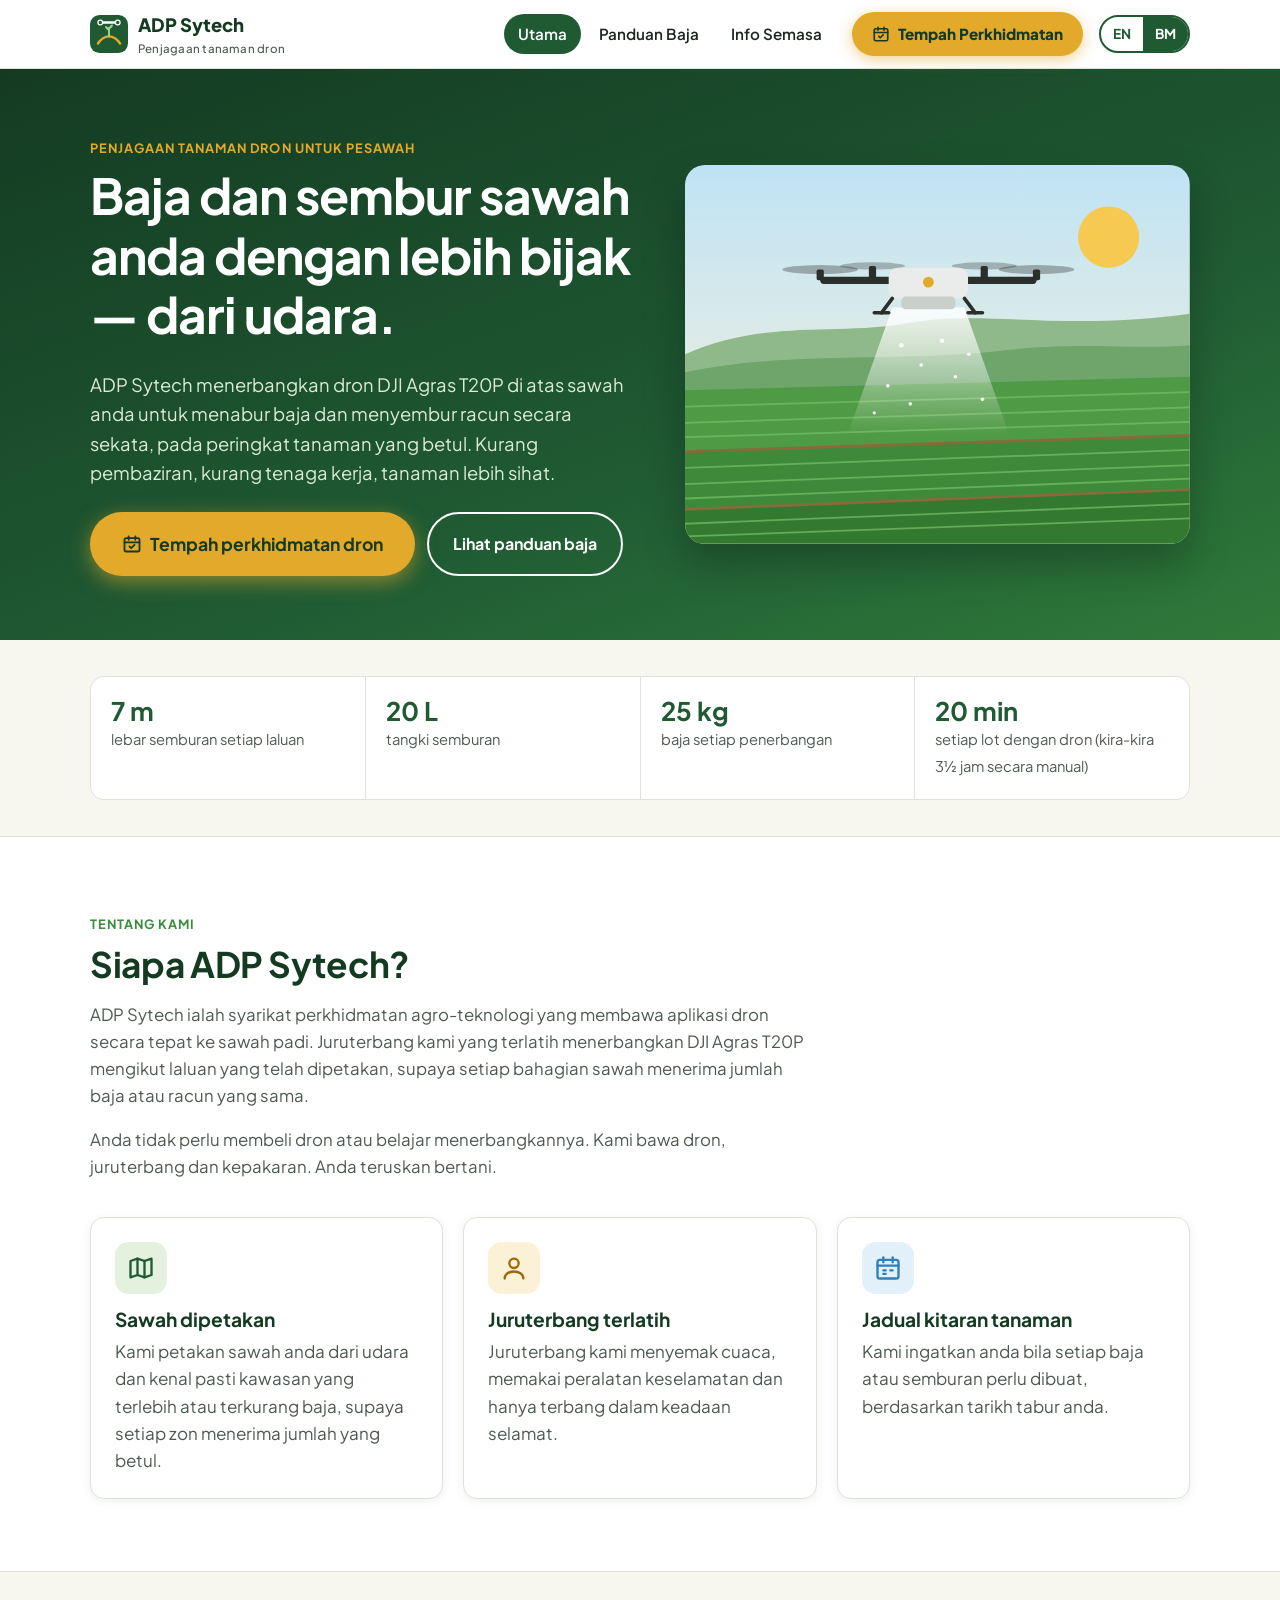
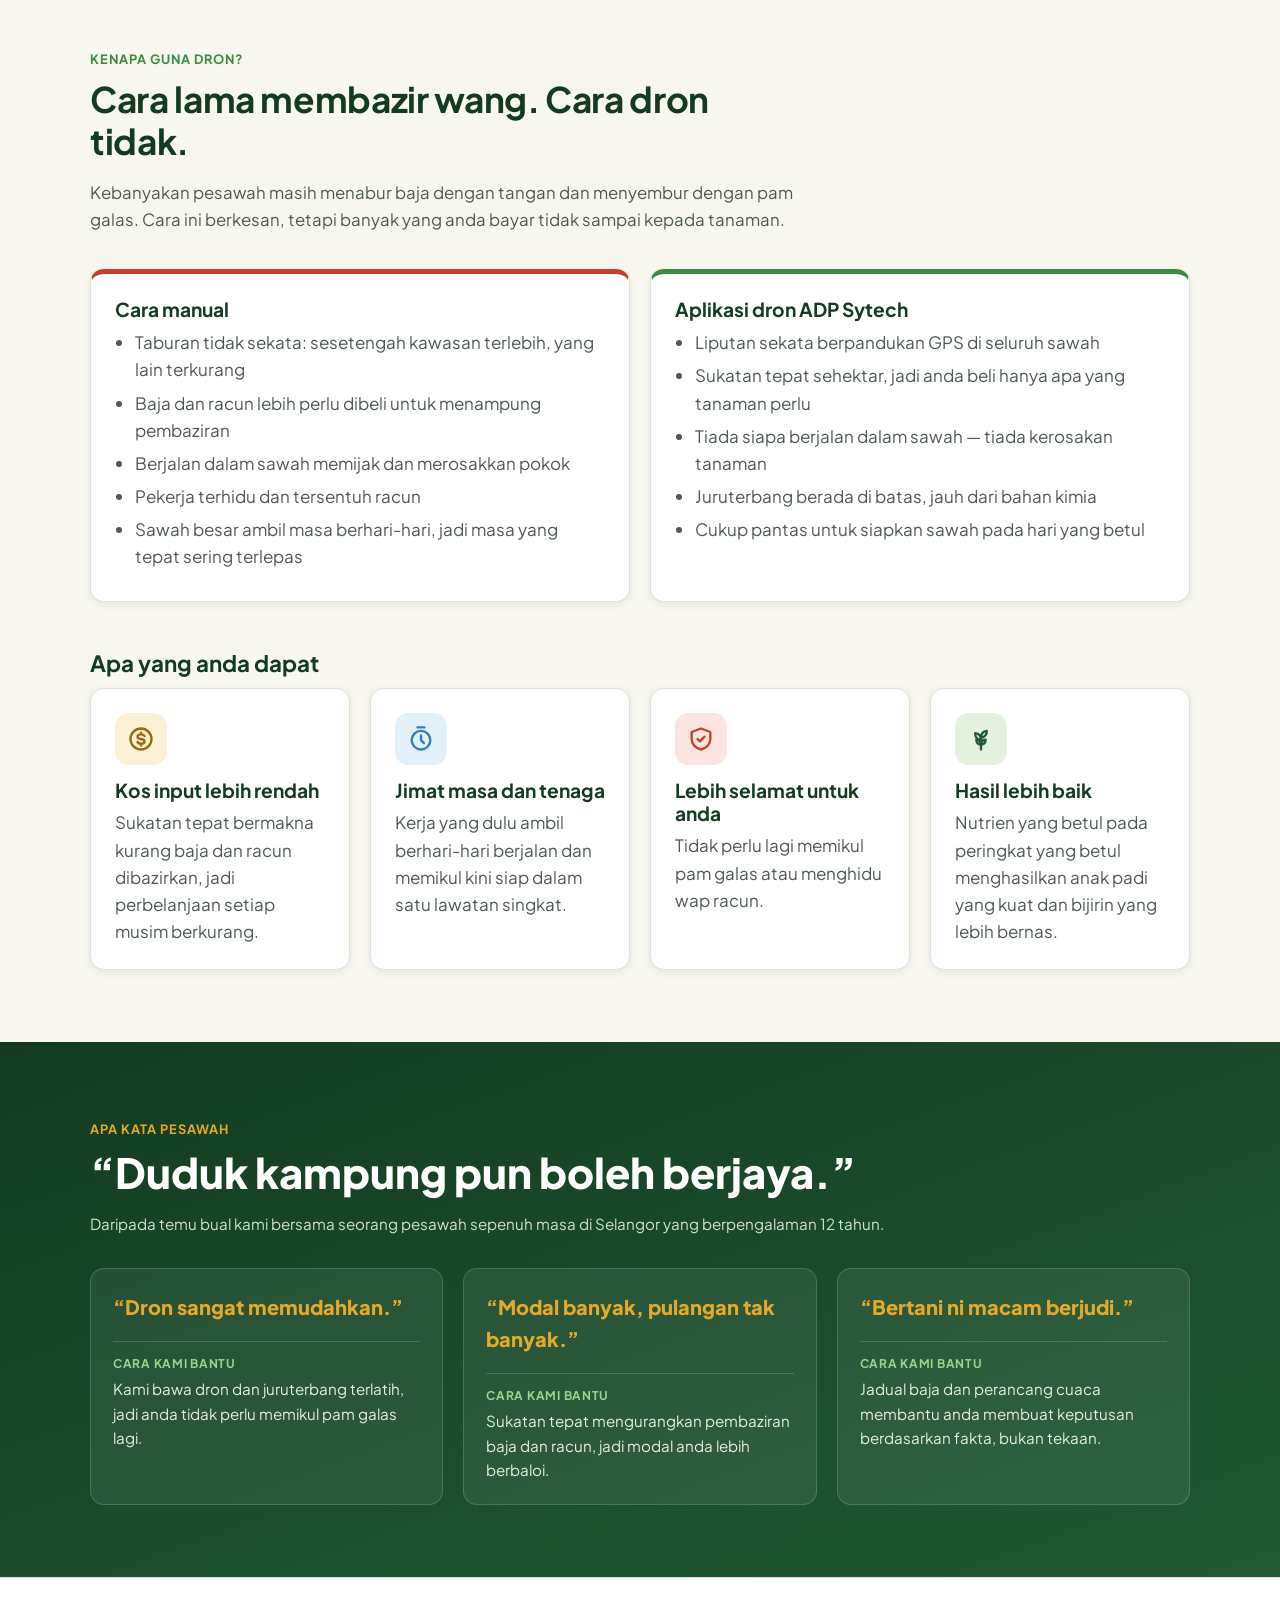
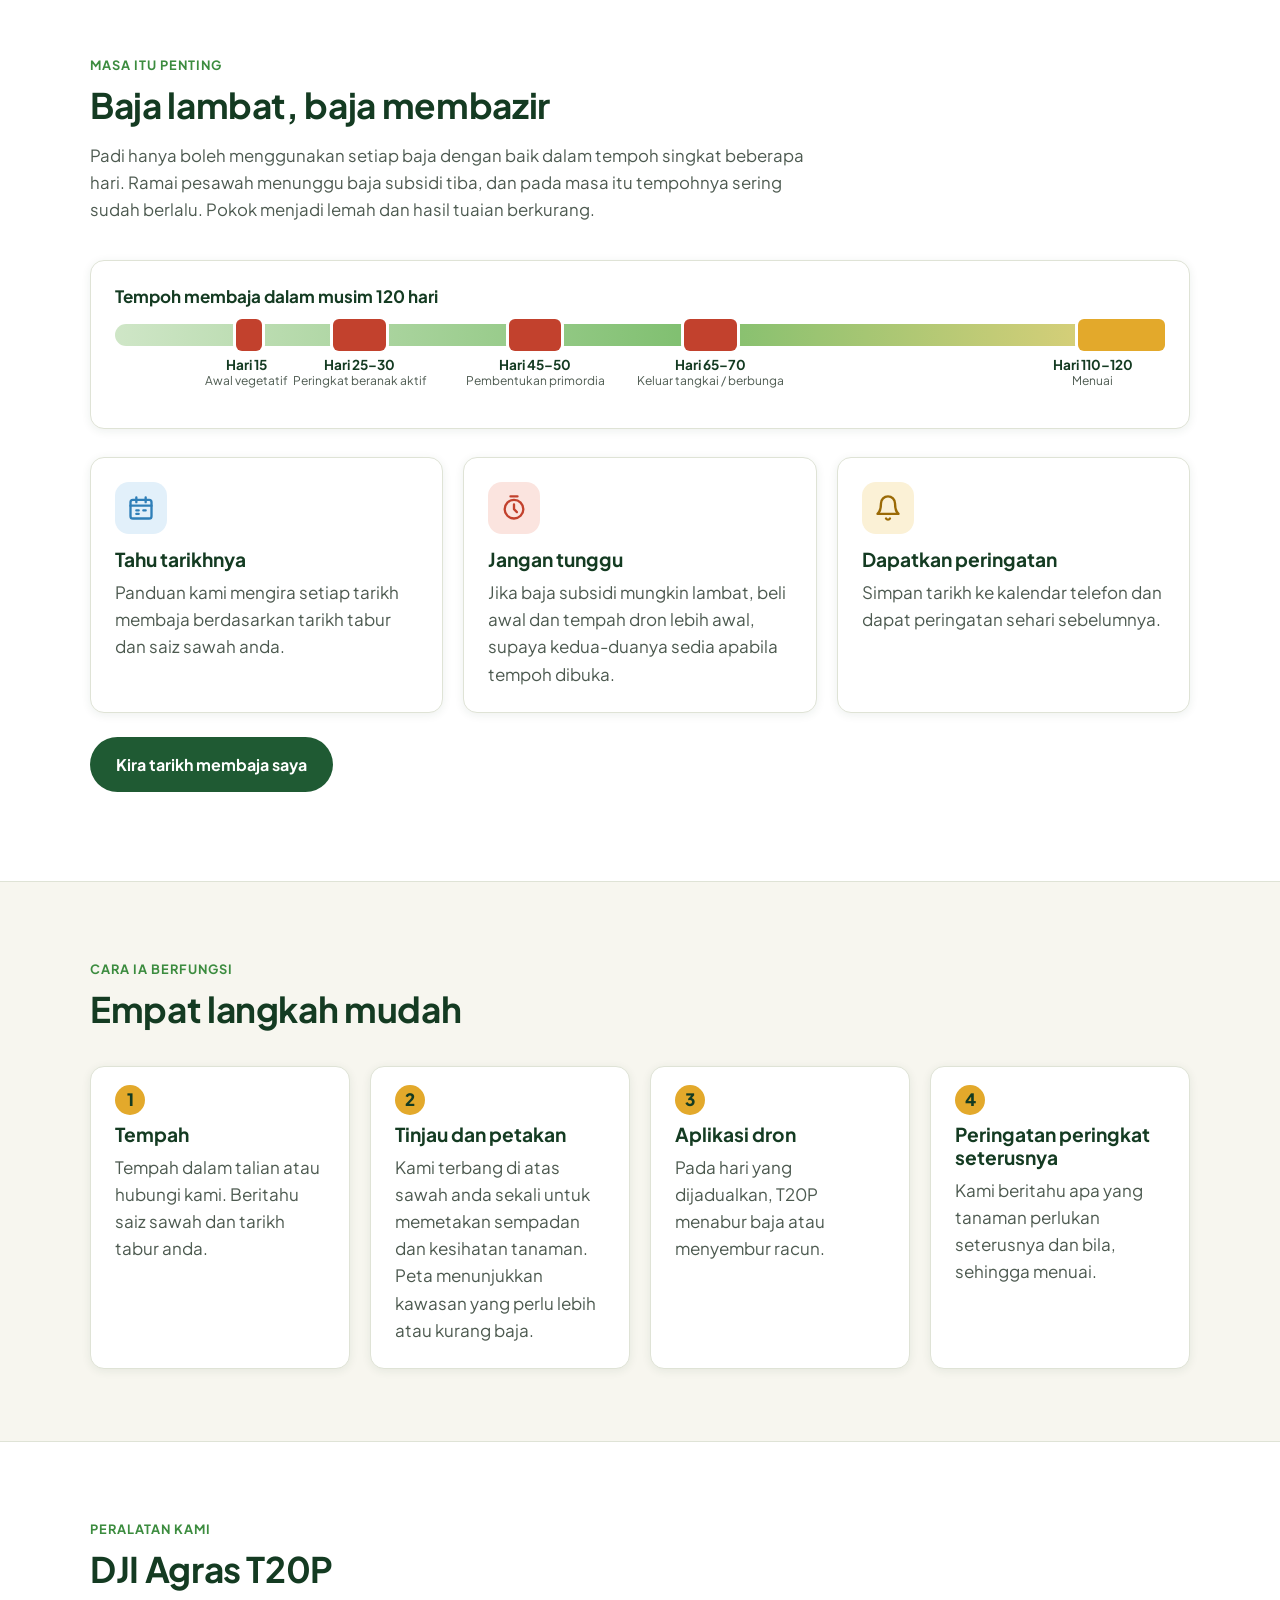
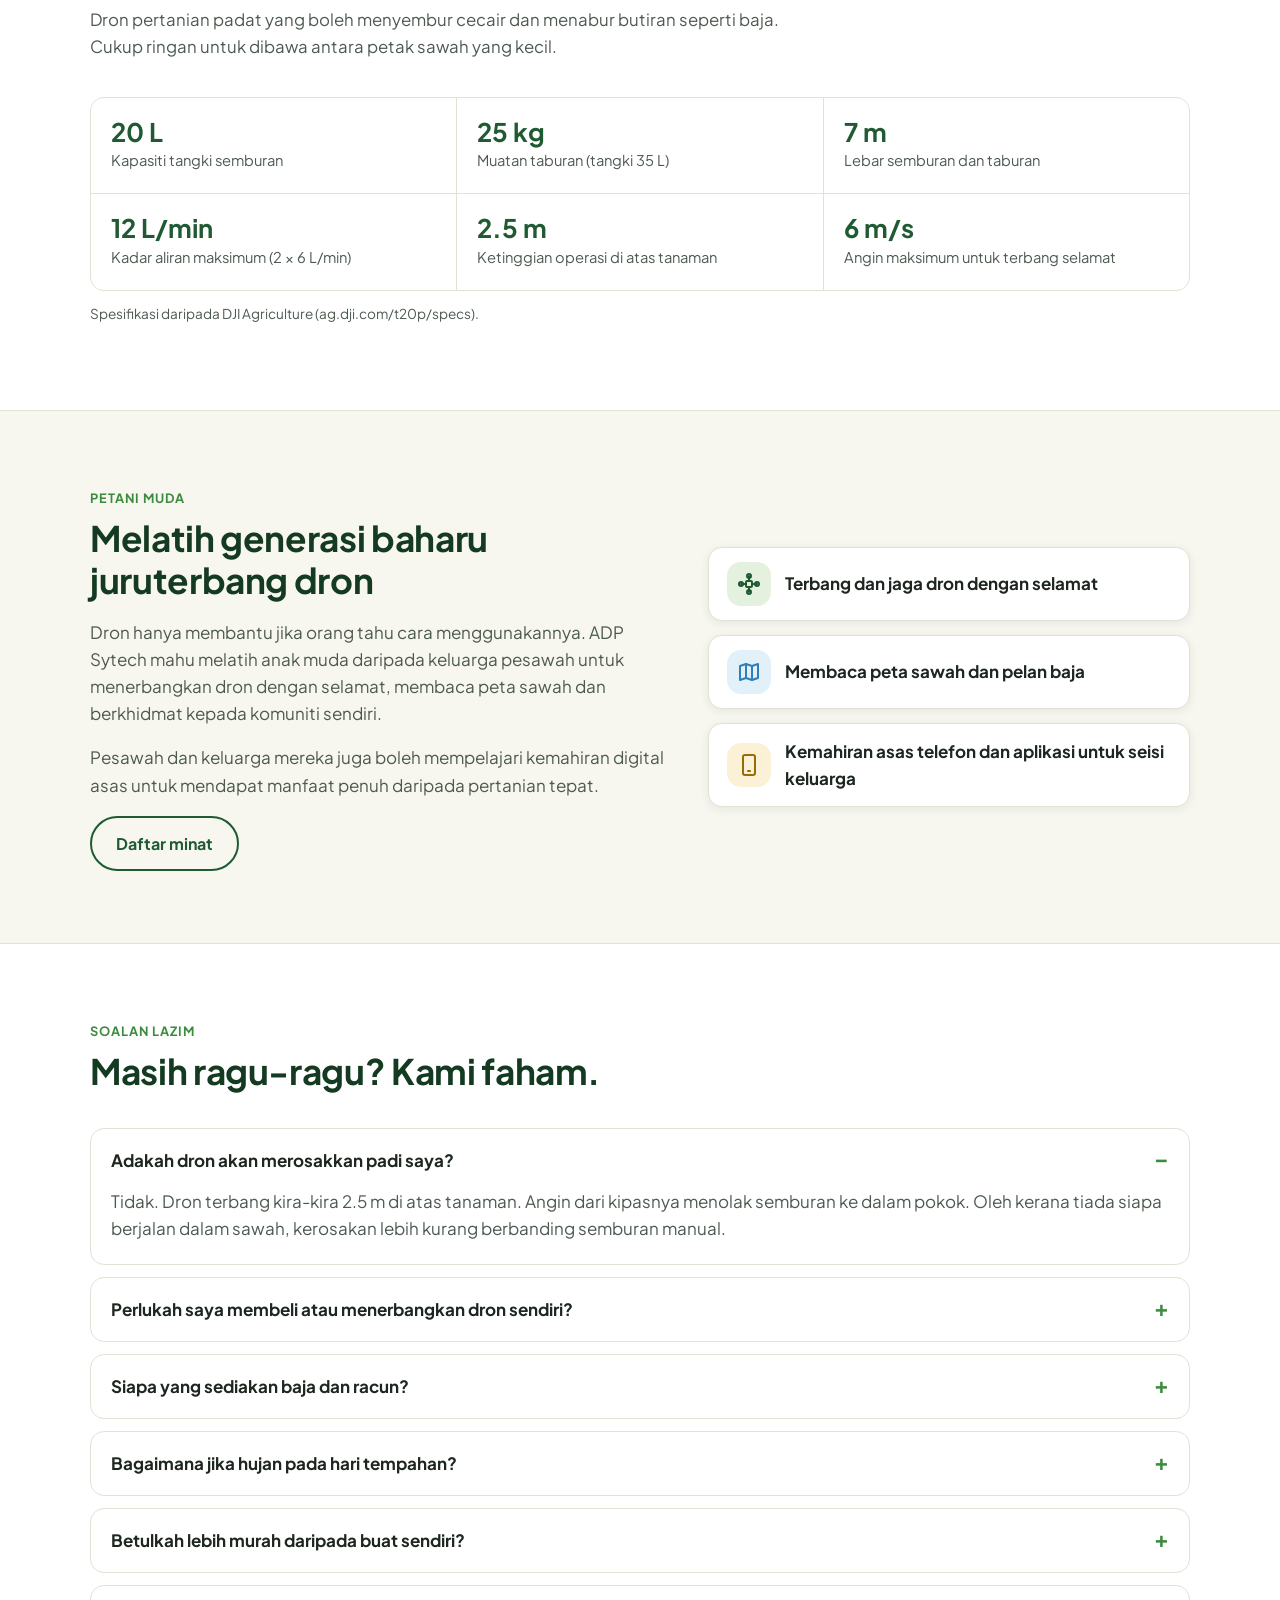
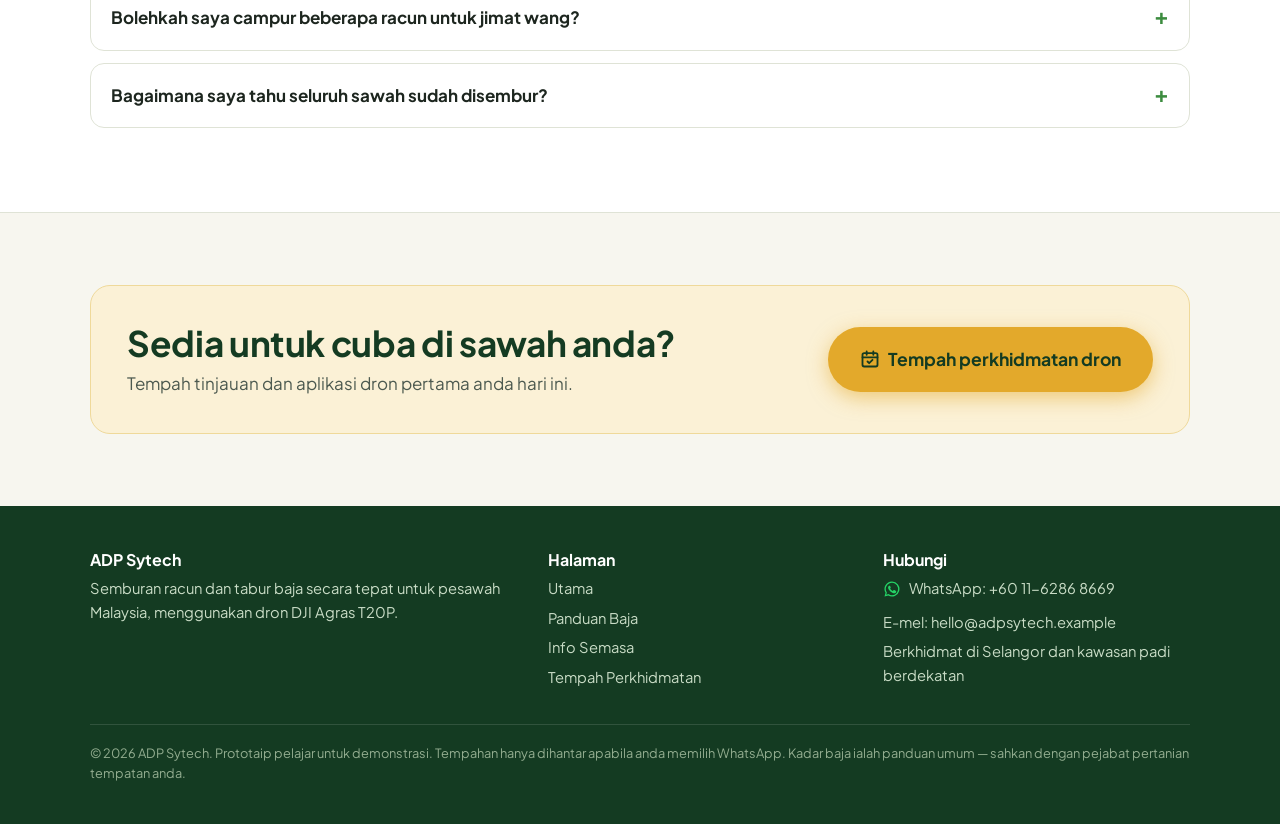
==== commit a932339d: "feedback, revamped form page, news" ====
--- a/index.html
+++ b/index.html
@@ -197,6 +197,32 @@
       </div>
     </section>
 
+    <!-- ============ FARMER VOICES (from our interview) ============ -->
+    <section class="voices" id="voices">
+      <div class="container">
+        <span class="eyebrow" data-i18n="voice.eyebrow"></span>
+        <blockquote class="voices__big">
+          <p data-i18n="voice.big"></p>
+          <p class="voices__tr" data-i18n="voice.bigT"></p>
+        </blockquote>
+        <p class="voices__who" data-i18n="voice.who"></p>
+        <div class="grid grid--3">
+          <figure class="voice">
+            <blockquote><p data-i18n="voice.q1"></p><p class="voices__tr" data-i18n="voice.q1t"></p></blockquote>
+            <figcaption><strong data-i18n="voice.help"></strong><span data-i18n="voice.a1"></span></figcaption>
+          </figure>
+          <figure class="voice">
+            <blockquote><p data-i18n="voice.q2"></p><p class="voices__tr" data-i18n="voice.q2t"></p></blockquote>
+            <figcaption><strong data-i18n="voice.help"></strong><span data-i18n="voice.a2"></span></figcaption>
+          </figure>
+          <figure class="voice">
+            <blockquote><p data-i18n="voice.q3"></p><p class="voices__tr" data-i18n="voice.q3t"></p></blockquote>
+            <figcaption><strong data-i18n="voice.help"></strong><span data-i18n="voice.a3"></span></figcaption>
+          </figure>
+        </div>
+      </div>
+    </section>
+
     <!-- ============ TIMING ============ -->
     <section class="section section--alt" id="timing">
       <div class="container">
@@ -319,6 +345,7 @@
           <details><summary data-i18n="home.faq4Q"></summary><p data-i18n="home.faq4A"></p></details>
           <details><summary data-i18n="home.faq5Q"></summary><p data-i18n="home.faq5A"></p></details>
           <details><summary data-i18n="home.faq6Q"></summary><p data-i18n="home.faq6A"></p></details>
+          <details><summary data-i18n="home.faq7Q"></summary><p data-i18n="home.faq7A"></p></details>
         </div>
       </div>
     </section>
--- a/css/style.css
+++ b/css/style.css
@@ -28,7 +28,10 @@
 *::before,
 *::after { box-sizing: border-box; }
 
+[hidden] { display: none !important; }
+
 html { scroll-behavior: smooth; }
+section[id] { scroll-margin-top: 76px; }
 
 body {
   margin: 0;
@@ -146,6 +149,7 @@
 @media (prefers-reduced-motion: reduce) { .nav-cta::after { animation: none; } }
 
 .nav .nav__book { display: none; }
+.nav .nav__book[aria-current="page"] { display: inline-block; }
 
 /* Fixed "Book" bar on phones */
 .mobile-book-bar { display: none; }
@@ -214,7 +218,7 @@
 .menu-btn span::before { position: absolute; top: -6px; }
 .menu-btn span::after { position: absolute; top: 6px; }
 
-@media (max-width: 820px) {
+@media (max-width: 1100px) {
   .menu-btn { display: inline-flex; }
   .nav {
     display: none;
@@ -256,6 +260,15 @@
 .btn--ghost { border-color: currentColor; color: #fff; background: transparent; }
 .btn--outline { border-color: var(--green-700); color: var(--green-700); background: transparent; }
 .btn--block { width: 100%; }
+.btn--wa { background: #25d366; color: #06361a; }
+.btn--wa:hover { background: #1ebe5b; }
+.btn--wa svg { width: 22px; height: 22px; }
+.wa-card { display: flex; flex-direction: column; gap: 10px; background: #e7f9ee; border: 1px solid #b7e8c8; border-radius: var(--radius); padding: 14px 16px; margin: 4px 0 18px; }
+.wa-card p { margin: 0; font-size: 0.95rem; }
+.wa-link { display: inline-flex; align-items: center; gap: 6px; font-weight: 700; font-size: 0.9rem; color: #128c4a; text-decoration: none; }
+.wa-link svg { width: 18px; height: 18px; }
+.footer-wa { display: inline-flex; align-items: center; gap: 8px; }
+.footer-wa svg { width: 18px; height: 18px; color: #25d366; }
 .btn--lg { padding: 16px 30px; font-size: 1.1rem; }
 .btn svg { width: 20px; height: 20px; flex-shrink: 0; }
 .btn--primary.btn--glow { box-shadow: 0 6px 20px rgba(227, 169, 43, 0.55); }
@@ -395,6 +408,48 @@
 .train__list .icon-badge svg { width: 24px; height: 24px; }
 @media (max-width: 820px) { .train { grid-template-columns: 1fr; gap: 24px; } }
 
+/* Farmer voices (home) */
+.voices { background: linear-gradient(160deg, var(--green-900), var(--green-700)); color: #fff; padding: 72px 0; }
+.voices .eyebrow { color: var(--gold-500); }
+.voices blockquote { margin: 0; }
+.voices__big p:first-child { font-size: clamp(1.7rem, 4vw, 2.6rem); font-weight: 800; line-height: 1.2; margin: 0 0 6px; color: #fff; }
+.voices__big .voices__tr { font-size: 1.1rem; }
+.voices__tr { color: #b9d6b3; font-style: italic; margin: 0; }
+.voices__tr:empty { display: none; }
+.voices__who { color: #cfe3ca; margin: 14px 0 32px; font-size: 0.95rem; }
+.voice { margin: 0; background: rgba(255, 255, 255, 0.07); border: 1px solid rgba(255, 255, 255, 0.16); border-radius: var(--radius); padding: 22px; display: flex; flex-direction: column; gap: 14px; }
+.voice blockquote p:first-child { font-size: 1.25rem; font-weight: 800; color: var(--gold-500); margin: 0 0 4px; }
+.voice figcaption { border-top: 1px solid rgba(255, 255, 255, 0.16); padding-top: 12px; color: #e3efe0; font-size: 0.95rem; }
+.voice figcaption strong { display: block; font-size: 0.75rem; letter-spacing: 0.06em; text-transform: uppercase; color: #9fd18f; margin-bottom: 4px; }
+
+/* Latest info page */
+.wx-share { display: inline-flex; align-items: center; gap: 6px; margin-left: 8px; font-weight: 700; color: #128c4a; white-space: nowrap; }
+.wx-share svg { width: 16px; height: 16px; }
+.jump { display: flex; flex-wrap: wrap; gap: 10px; margin-top: 22px; }
+.jump a { display: inline-flex; align-items: center; gap: 6px; padding: 10px 18px; border-radius: 999px; background: rgba(255, 255, 255, 0.12); border: 1px solid rgba(255, 255, 255, 0.3); color: #fff; font-weight: 700; text-decoration: none; }
+.jump a:hover { background: rgba(255, 255, 255, 0.22); }
+.news { display: flex; flex-direction: column; gap: 8px; }
+.news h3 { margin: 0; font-size: 1.15rem; }
+.news p { margin: 0; }
+.news__meta { display: flex; flex-wrap: wrap; align-items: center; gap: 8px; font-size: 0.85rem; color: var(--ink-soft); }
+.news__actions { display: flex; flex-wrap: wrap; align-items: center; gap: 16px; margin-top: auto; padding-top: 8px; font-weight: 700; font-size: 0.92rem; }
+.news__actions a { text-decoration: none; }
+.news__actions .wa { display: inline-flex; align-items: center; gap: 6px; color: #128c4a; }
+.news__actions .wa svg { width: 18px; height: 18px; }
+.sources { margin-top: 12px; }
+.source { display: flex; flex-direction: column; gap: 4px; text-decoration: none; color: var(--ink); }
+.source strong { color: var(--green-700); font-size: 1.1rem; }
+.source span { font-size: 0.9rem; color: var(--ink-soft); }
+.source:hover { border-color: var(--green-500); }
+
+/* Pest & disease cards (guide) */
+.pest-card header { display: flex; justify-content: space-between; align-items: flex-start; gap: 10px; margin-bottom: 10px; }
+.pest-card h3 { margin: 0; }
+.pest-card dl { margin: 0; }
+.pest-card dt { font-size: 0.72rem; font-weight: 700; letter-spacing: 0.05em; text-transform: uppercase; color: var(--ink-soft); margin-top: 10px; }
+.pest-card dd { margin: 2px 0 0; font-size: 0.95rem; }
+#pests .callout { margin-top: 24px; }
+
 /* FAQ */
 .faq details {
   background: var(--card);
@@ -687,6 +742,19 @@
 .slot input:disabled + label { opacity: 0.45; cursor: not-allowed; text-decoration: line-through; }
 
 .summary-card h3 { margin-bottom: 14px; }
+.loc-btn { width: 100%; }
+.loc-status { margin: 6px 0 0; font-weight: 700; font-size: 0.95rem; color: var(--green-700); }
+.loc-status:empty { display: none; }
+.loc-status.is-error { color: var(--red-500); }
+#slots { display: grid; grid-template-columns: repeat(3, 1fr); gap: 8px; }
+.slot--big label { padding: 10px 6px; border-radius: 14px; text-align: center; }
+.slot--big label small { display: block; font-weight: 500; font-size: 0.74rem; opacity: 0.85; white-space: nowrap; }
+.rating { display: flex; align-items: center; gap: 4px; margin-top: 8px; flex-wrap: wrap; }
+.rating span { font-size: 0.85rem; color: var(--ink-soft); margin-right: 4px; }
+.rating button.star { color: #c9cfbf; font-size: 1.5rem; line-height: 1; padding: 2px; }
+.rating button.star.is-on { color: var(--gold-500); }
+.booking-item .rated { font-size: 0.82rem; color: var(--green-700); font-weight: 700; margin-top: 2px; }
+.booking-item .record { font-size: 0.85rem; color: var(--ink-soft); }
 .summary-list { list-style: none; margin: 0; padding: 0; }
 .summary-list li { display: flex; justify-content: space-between; gap: 12px; padding: 9px 0; border-bottom: 1px dashed var(--line); font-size: 0.95rem; }
 .summary-list li span:first-child { color: var(--ink-soft); }
@@ -737,6 +805,132 @@
 .modal .ref-big { font-family: ui-monospace, Consolas, monospace; font-size: 1.3rem; font-weight: 800; background: var(--bg); padding: 8px 14px; border-radius: 10px; display: inline-block; margin: 6px 0 14px; }
 .modal .summary-list { text-align: left; margin-bottom: 20px; }
 
+
+/* =========================================================
+   Booking app (Grab-style)
+   ========================================================= */
+.book-app { padding: 24px 0 40px; }
+.book-wrap { max-width: 680px; }
+.book-title { font-size: clamp(1.6rem, 4vw, 2.1rem); margin-bottom: 14px; }
+
+.book-tabs { display: grid; grid-template-columns: 1fr 1fr 1fr; background: #e8eadf; border-radius: 999px; padding: 4px; margin-bottom: 18px; }
+.book-tabs button { border: 0; background: transparent; border-radius: 999px; padding: 12px 8px; font: inherit; font-weight: 800; font-size: 0.98rem; white-space: nowrap; color: var(--ink-soft); cursor: pointer; }
+.book-tabs button[aria-selected="true"] { background: #fff; color: var(--green-900); box-shadow: var(--shadow); }
+.book-tabs .count { color: var(--green-500); }
+@media (max-width: 480px) { .book-tabs button { font-size: 0.88rem; padding: 11px 4px; } }
+
+/* Feedback tab */
+.fb-jobs { display: flex; flex-direction: column; gap: 8px; }
+.fb-job { display: flex; gap: 12px; align-items: flex-start; padding: 12px 14px; border: 2px solid #c9cfbf; border-radius: 14px; cursor: pointer; background: #fff; }
+.fb-job input { width: 20px; height: 20px; margin-top: 2px; flex-shrink: 0; accent-color: var(--green-700); }
+.fb-job strong { display: block; }
+.fb-job small { display: block; color: var(--ink-soft); font-size: 0.85rem; }
+.fb-job.is-on { border-color: var(--green-500); background: var(--green-100); }
+#fb-stars { display: flex; gap: 2px; }
+.fb-thanks { text-align: center; padding: 28px 22px; }
+.fb-history { margin-top: 26px; }
+
+/* Progress: 1 Where · 2 What · 3 When · 4 Confirm */
+.stepper { list-style: none; display: grid; grid-template-columns: repeat(4, 1fr); gap: 6px; padding: 0; margin: 4px 0 16px; }
+.stepper li { cursor: pointer; text-align: center; font-size: 0.8rem; font-weight: 700; color: var(--ink-soft); }
+.stepper li b { display: block; height: 6px; border-radius: 999px; background: #dfe3d6; font-size: 0; margin-bottom: 6px; }
+.stepper li.is-done b, .stepper li.is-active b { background: var(--green-500); }
+.stepper li.is-active { color: var(--green-900); }
+
+.step { padding: 22px; }
+.step h2 { font-size: 1.45rem; margin-bottom: 16px; }
+
+/* Big picture tiles for choices */
+.tiles { display: grid; grid-template-columns: repeat(3, 1fr); gap: 10px; }
+.tiles--2 { grid-template-columns: repeat(2, 1fr); }
+.tile { position: relative; }
+.tile input { position: absolute; opacity: 0; inset: 0; cursor: pointer; }
+.tile label { display: flex; flex-direction: column; align-items: center; justify-content: center; gap: 8px; min-height: 112px; padding: 14px 8px; border: 2px solid #c9cfbf; border-radius: 16px; text-align: center; font-weight: 800; font-size: 0.98rem; line-height: 1.25; cursor: pointer; background: #fff; }
+.tile label svg { width: 40px; height: 40px; color: var(--green-700); }
+.tile input:checked + label { border-color: var(--green-500); background: var(--green-100); box-shadow: inset 0 0 0 1px var(--green-500); }
+.tile input:focus-visible + label { outline: 3px solid rgba(60, 140, 63, 0.35); }
+
+/* − 1 + quantity picker */
+.stepper-input { display: flex; align-items: center; gap: 8px; }
+.stepper-input input { width: 90px; text-align: center; font-size: 1.3rem; font-weight: 800; padding: 10px 6px; }
+.stepper-input select { width: auto; flex: 1; }
+.qty { width: 52px; height: 52px; flex-shrink: 0; border-radius: 50%; border: 2px solid var(--green-700); background: #fff; color: var(--green-700); font-size: 1.6rem; font-weight: 800; line-height: 1; cursor: pointer; }
+.qty:active { background: var(--green-100); }
+
+/* Day chips (scroll sideways) */
+.chips { display: flex; gap: 8px; overflow-x: auto; padding: 2px 2px 8px; scroll-snap-type: x proximity; -webkit-overflow-scrolling: touch; }
+.chip { flex: 0 0 auto; scroll-snap-align: start; width: 64px; padding: 10px 4px; border: 2px solid #c9cfbf; border-radius: 14px; background: #fff; font: inherit; cursor: pointer; display: flex; flex-direction: column; align-items: center; line-height: 1.2; color: var(--ink); }
+.chip b { font-size: 1.4rem; font-weight: 800; }
+.chip small { font-size: 0.75rem; color: var(--ink-soft); font-weight: 600; }
+.chip.is-on { border-color: var(--green-700); background: var(--green-700); color: #fff; }
+.chip.is-on small { color: #d9ecd5; }
+
+/* Back / Next bar */
+.step-nav { display: flex; gap: 10px; margin-top: 16px; }
+.step-nav #back-btn { flex: 0 0 auto; }
+.step-nav #next-btn { flex: 1; }
+@media (max-width: 820px) {
+  .step-nav .btn--lg { padding: 14px 18px; font-size: 1.05rem; white-space: nowrap; }
+  .step-nav { position: sticky; bottom: 0; z-index: 20; background: var(--bg); padding: 12px 0 calc(12px + env(safe-area-inset-bottom, 0px)); margin-top: 8px; box-shadow: 0 -8px 16px -12px rgba(0,0,0,0.25); }
+}
+
+.link-btn { border: 0; background: none; padding: 0; font: inherit; font-size: 0.85rem; font-weight: 700; color: var(--green-700); text-decoration: underline; cursor: pointer; }
+.link-btn--danger { color: var(--red-500); }
+.review-list li { align-items: flex-start; }
+.review-list li span:first-child { display: flex; flex-direction: column; gap: 2px; flex: 0 0 84px; }
+.more summary { cursor: pointer; font-weight: 700; color: var(--green-700); padding: 6px 0; }
+.more textarea { width: 100%; margin-top: 6px; padding: 11px 12px; font: inherit; border: 1.5px solid #c9cfbf; border-radius: 10px; }
+
+/* My bookings */
+.rating-summary h2 { font-size: 1.3rem; margin-bottom: 4px; }
+.rating-summary .avg { font-weight: 700; margin: 8px 0 0; display: flex; align-items: center; gap: 8px; flex-wrap: wrap; }
+.orders { display: flex; flex-direction: column; gap: 14px; margin-top: 16px; }
+.empty-card { text-align: center; }
+.order { padding: 18px; }
+.order header { display: flex; justify-content: space-between; gap: 10px; align-items: baseline; margin-bottom: 12px; }
+.order header strong { color: var(--green-900); font-size: 1.05rem; }
+.order .ref { font-family: ui-monospace, Consolas, monospace; font-size: 0.8rem; color: var(--ink-soft); }
+.order__info { list-style: none; padding: 0; margin: 12px 0 0; font-size: 0.95rem; }
+.order__info li { padding: 3px 0; }
+.order__actions { display: flex; flex-wrap: wrap; gap: 14px; align-items: center; margin-top: 14px; }
+.order__actions .btn { padding: 10px 18px; font-size: 0.92rem; }
+
+/* Status tracker, like a delivery app */
+.tracker { list-style: none; display: grid; grid-template-columns: repeat(4, 1fr); padding: 0; margin: 0; }
+.tracker li { position: relative; text-align: center; font-size: 0.72rem; font-weight: 700; color: #9aa39b; line-height: 1.2; }
+.tracker li i { display: block; width: 16px; height: 16px; margin: 0 auto 6px; border-radius: 50%; background: #dfe3d6; position: relative; z-index: 1; }
+.tracker li::before { content: ""; position: absolute; top: 7px; left: -50%; width: 100%; height: 3px; background: #dfe3d6; }
+.tracker li:first-child::before { display: none; }
+.tracker li.is-done i, .tracker li.is-now i { background: var(--green-500); }
+.tracker li.is-done::before, .tracker li.is-now::before { background: var(--green-500); }
+.tracker li.is-now i { box-shadow: 0 0 0 4px rgba(60, 140, 63, 0.25); }
+.tracker li.is-done, .tracker li.is-now { color: var(--green-900); }
+
+/* Rating & feedback */
+.feedback { margin-top: 14px; padding: 14px; border-radius: 12px; background: var(--gold-100); border: 1px solid #efd99a; }
+.feedback__q { font-weight: 800; margin: 0 0 6px; color: var(--green-900); }
+.feedback .stars { display: flex; gap: 2px; }
+.star { border: 0; background: none; padding: 0 2px; font-size: 1.2rem; line-height: 1; color: #c9cfbf; cursor: default; }
+button.star { cursor: pointer; }
+.star--big { font-size: 2.3rem; padding: 0 4px; }
+.star.is-on { color: var(--gold-500); }
+.tags { display: flex; flex-wrap: wrap; gap: 8px; margin: 12px 0; }
+.tagchip { border: 2px solid #d9c27f; background: #fff; border-radius: 999px; padding: 7px 12px; font: inherit; font-size: 0.85rem; font-weight: 700; color: var(--ink); cursor: pointer; }
+.tagchip.is-on { background: var(--green-700); border-color: var(--green-700); color: #fff; }
+span.tagchip { cursor: default; }
+.feedback textarea { width: 100%; padding: 10px 12px; font: inherit; border: 1.5px solid #d9c27f; border-radius: 10px; margin-bottom: 10px; background: #fff; }
+.feedback--done { background: var(--green-100); border-color: #bcdcb4; }
+.feedback__head { display: flex; align-items: center; gap: 10px; font-weight: 700; flex-wrap: wrap; }
+.feedback__comment { margin: 0 0 6px; font-style: italic; }
+.feedback__thanks { margin: 0; font-size: 0.85rem; color: var(--green-700); font-weight: 700; }
+
+@media (max-width: 420px) {
+  .tiles { grid-template-columns: 1fr 1fr; }
+  .tiles .tile:last-child:nth-child(3) { grid-column: 1 / -1; }
+  .tile label { min-height: 96px; }
+  .step { padding: 18px 16px; }
+}
+
 /* ---------- Footer ---------- */
 
 .site-footer { background: var(--green-900); color: #c9dcc6; padding: 44px 0 28px; font-size: 0.92rem; }
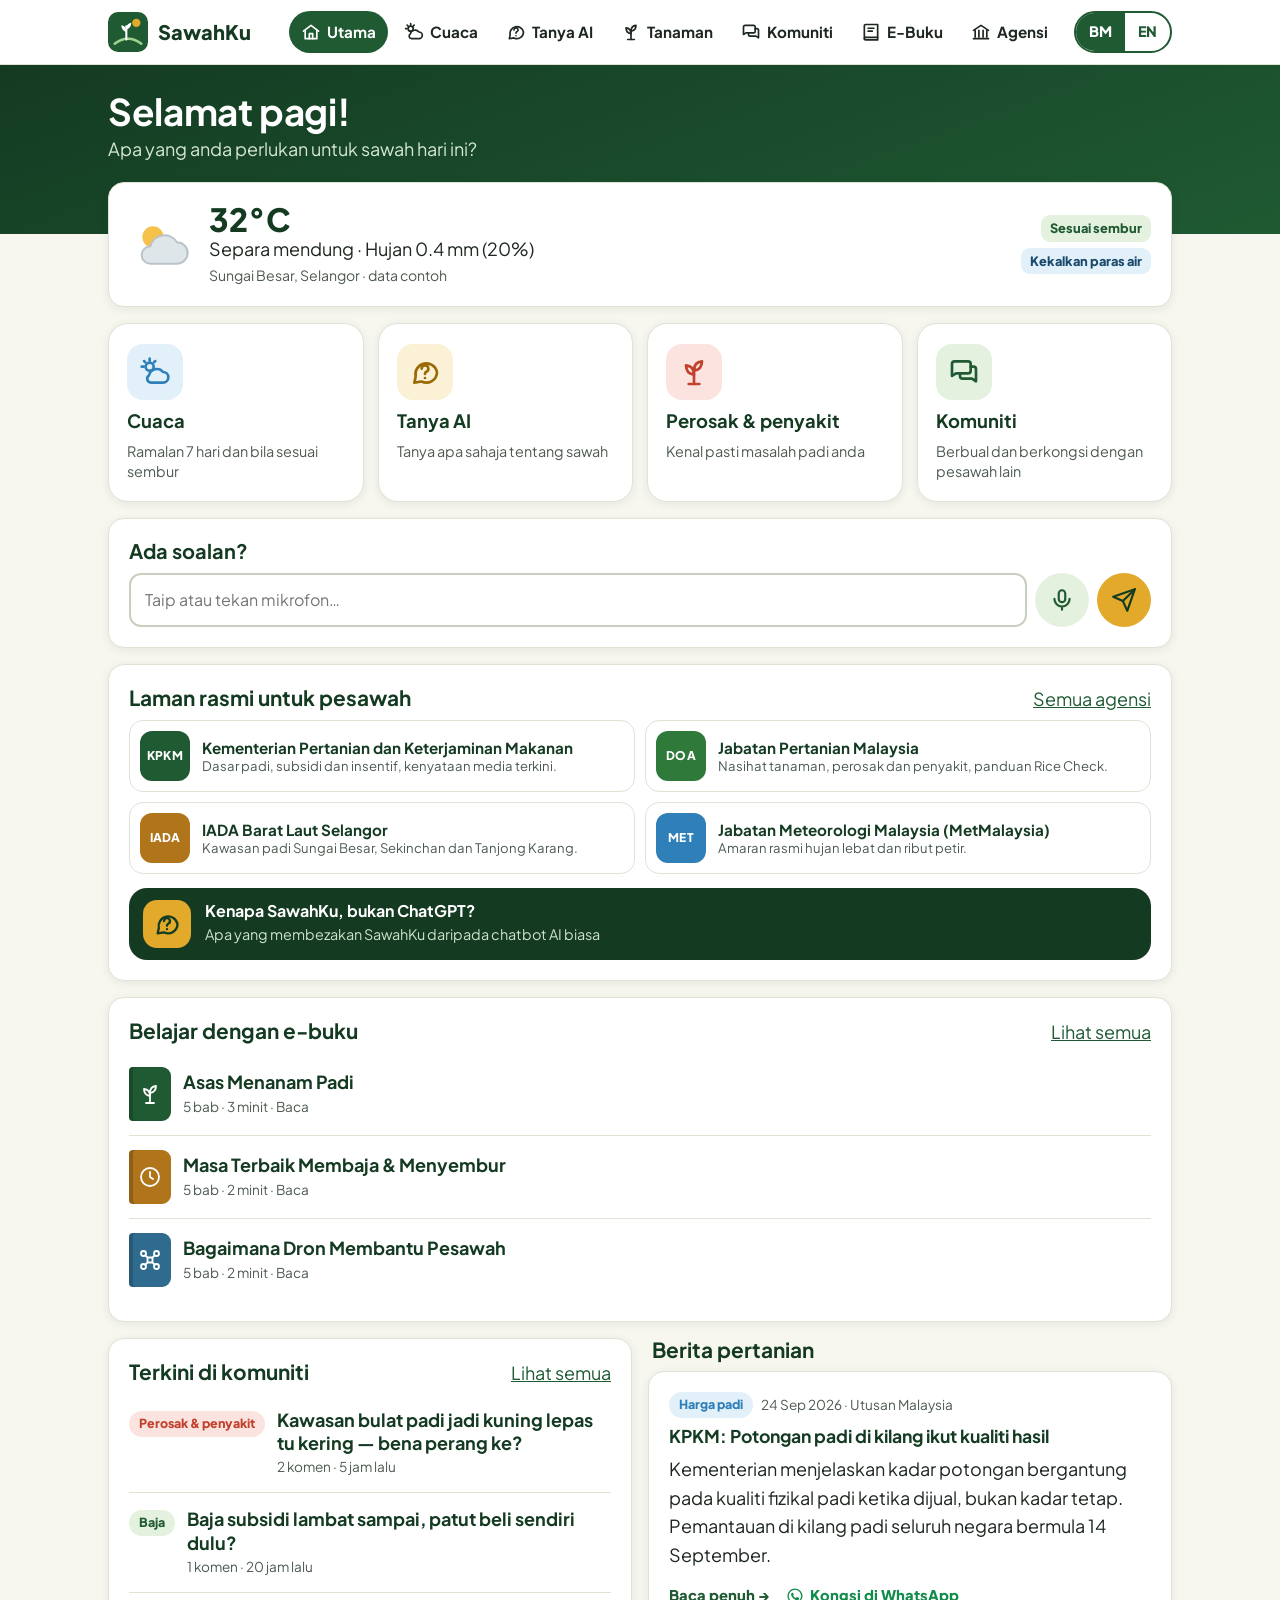
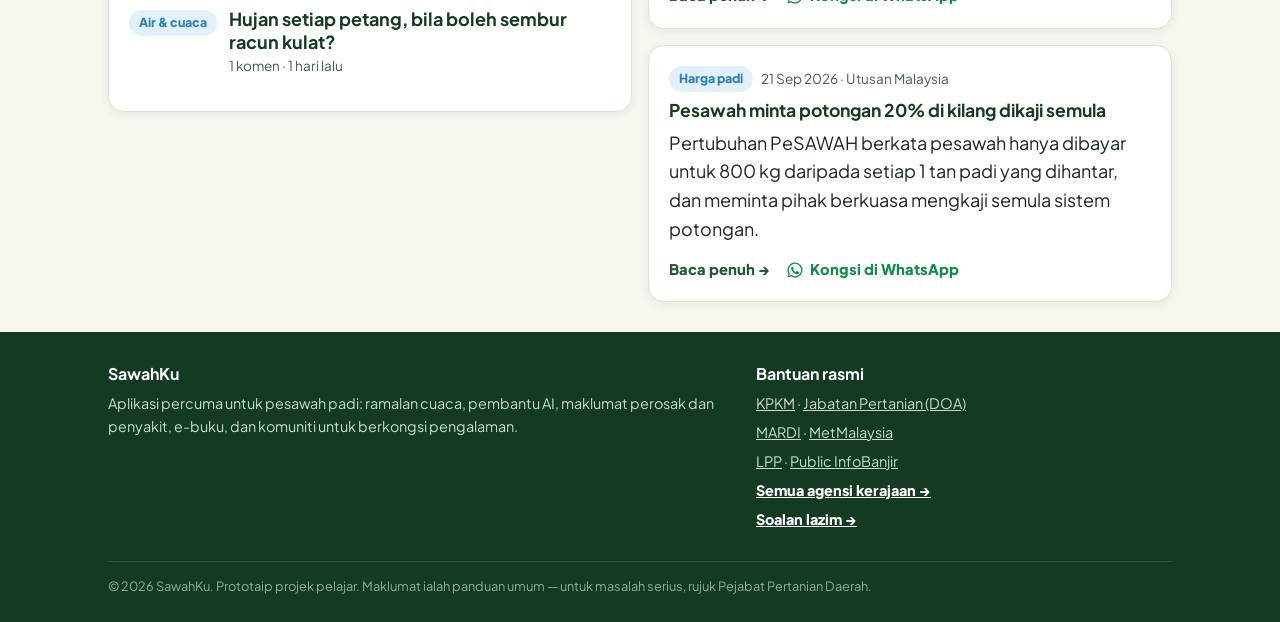
==== commit f4beafd5: "Add files via upload" ====
--- a/index.html
+++ b/index.html
@@ -2,9 +2,10 @@
 <html lang="ms">
 <head>
   <meta charset="UTF-8">
-  <meta name="viewport" content="width=device-width, initial-scale=1">
-  <title data-i18n="meta.home">ADP Sytech — Drone Fertiliser & Pesticide Services for Paddy</title>
-  <meta name="description" content="ADP Sytech uses DJI Agras T20P drones to spread fertiliser and spray pesticide on paddy fields.">
+  <meta name="viewport" content="width=device-width, initial-scale=1, viewport-fit=cover">
+  <meta name="theme-color" content="#1f5a33">
+  <title data-i18n="meta.home">SawahKu</title>
+  <meta name="description" content="SawahKu: weather, AI assistant, pest and disease info and a community for paddy farmers, in Malay and English.">
   <link rel="preconnect" href="https://fonts.googleapis.com">
   <link rel="preconnect" href="https://fonts.gstatic.com" crossorigin>
   <link href="https://fonts.googleapis.com/css2?family=Plus+Jakarta+Sans:wght@400;500;600;700;800&display=swap" rel="stylesheet">
@@ -15,358 +16,80 @@
   <header id="site-header"></header>
 
   <main>
-    <!-- ============ HERO ============ -->
-    <section class="hero">
+    <section class="home-top">
       <div class="container">
-        <div>
-          <span class="eyebrow" data-i18n="home.eyebrow"></span>
-          <h1 data-i18n="home.title"></h1>
-          <p class="lead" data-i18n="home.lead"></p>
-          <div class="hero__actions">
-            <a class="btn btn--primary btn--lg btn--glow" href="booking.html"><svg viewBox="0 0 24 24" fill="none" stroke="currentColor" stroke-width="2.2" stroke-linecap="round" stroke-linejoin="round" aria-hidden="true"><rect x="3" y="5" width="18" height="16" rx="2"/><path d="M16 3v4M8 3v4M3 10h18M9 15l2 2 4-4"/></svg><span data-i18n="home.ctaBook"></span></a>
-            <a class="btn btn--ghost" href="guide.html" data-i18n="home.ctaGuide"></a>
-          </div>
-        </div>
-
-        <div class="hero__art">
-          <!-- Illustration: drone spreading over a paddy field -->
-          <svg viewBox="0 0 560 420" role="img" aria-label="Drone flying over a paddy field">
-            <defs>
-              <linearGradient id="sky" x1="0" y1="0" x2="0" y2="1">
-                <stop offset="0" stop-color="#bfe3f5"/>
-                <stop offset="1" stop-color="#fdf3d8"/>
-              </linearGradient>
-              <linearGradient id="spray" x1="0" y1="0" x2="0" y2="1">
-                <stop offset="0" stop-color="#ffffff" stop-opacity="0.85"/>
-                <stop offset="1" stop-color="#ffffff" stop-opacity="0"/>
-              </linearGradient>
-            </defs>
-            <rect width="560" height="420" fill="url(#sky)"/>
-            <circle cx="470" cy="80" r="34" fill="#f6c950"/>
-            <path d="M0 210 C90 170 170 190 250 175 C330 160 420 185 560 165 L560 240 L0 240 Z" fill="#8fb98a"/>
-            <path d="M0 230 C120 205 240 220 360 205 C440 196 500 205 560 200 L560 260 L0 260 Z" fill="#6ea56b"/>
-            <!-- paddy terraces -->
-            <path d="M0 250 L560 235 L560 300 L0 318 Z" fill="#4f9a45"/>
-            <path d="M0 318 L560 300 L560 360 L0 382 Z" fill="#3f8a3a"/>
-            <path d="M0 382 L560 360 L560 420 L0 420 Z" fill="#337a30"/>
-            <g stroke="#78c06a" stroke-width="2" opacity="0.7">
-              <path d="M0 268 L560 252"/><path d="M0 286 L560 269"/><path d="M0 302 L560 285"/>
-              <path d="M0 336 L560 316"/><path d="M0 354 L560 333"/><path d="M0 370 L560 348"/>
-              <path d="M0 398 L560 376"/><path d="M0 412 L560 392"/>
-            </g>
-            <path d="M0 318 L560 300" stroke="#8a6a3a" stroke-width="3"/>
-            <path d="M0 382 L560 360" stroke="#8a6a3a" stroke-width="3"/>
-            <!-- spray cone -->
-            <path d="M230 158 L180 300 L360 300 L310 158 Z" fill="url(#spray)"/>
-            <g fill="#ffffff" opacity="0.9">
-              <circle cx="240" cy="200" r="2.5"/><circle cx="262" cy="222" r="2"/><circle cx="285" cy="195" r="2.5"/>
-              <circle cx="300" cy="235" r="2"/><circle cx="225" cy="245" r="2"/><circle cx="315" cy="210" r="2"/>
-              <circle cx="250" cy="265" r="2"/><circle cx="330" cy="260" r="2"/><circle cx="210" cy="275" r="1.8"/>
-            </g>
-            <!-- drone -->
-            <g transform="translate(270 130)">
-              <rect x="-120" y="-6" width="240" height="8" rx="4" fill="#2b2f2c"/>
-              <ellipse cx="-120" cy="-14" rx="42" ry="5" fill="#2b2f2c" opacity="0.35"/>
-              <ellipse cx="120" cy="-14" rx="42" ry="5" fill="#2b2f2c" opacity="0.35"/>
-              <ellipse cx="-62" cy="-18" rx="36" ry="4" fill="#2b2f2c" opacity="0.3"/>
-              <ellipse cx="62" cy="-18" rx="36" ry="4" fill="#2b2f2c" opacity="0.3"/>
-              <rect x="-124" y="-14" width="8" height="12" rx="2" fill="#2b2f2c"/>
-              <rect x="116" y="-14" width="8" height="12" rx="2" fill="#2b2f2c"/>
-              <rect x="-66" y="-18" width="8" height="14" rx="2" fill="#2b2f2c"/>
-              <rect x="58" y="-18" width="8" height="14" rx="2" fill="#2b2f2c"/>
-              <rect x="-44" y="-16" width="88" height="34" rx="10" fill="#e9ecea"/>
-              <rect x="-30" y="16" width="60" height="14" rx="5" fill="#c9cfcb"/>
-              <circle cx="0" cy="0" r="6" fill="#e3a92b"/>
-              <path d="M-40 18 L-52 34 M40 18 L52 34" stroke="#2b2f2c" stroke-width="4" stroke-linecap="round"/>
-              <path d="M-60 34 H-44 M44 34 H60" stroke="#2b2f2c" stroke-width="4" stroke-linecap="round"/>
-            </g>
-          </svg>
-        </div>
+        <h1 id="greeting"></h1>
+        <p data-i18n="home.sub"></p>
       </div>
     </section>
 
-    <!-- ============ QUICK FACTS ============ -->
-    <section class="section" style="padding-top:36px;padding-bottom:36px">
-      <div class="container">
-        <div class="specs specs--4" id="quick-facts">
-          <div class="spec"><strong>7 m</strong><span data-i18n="home.stat1"></span></div>
-          <div class="spec"><strong>20 L</strong><span data-i18n="home.stat2"></span></div>
-          <div class="spec"><strong>25 kg</strong><span data-i18n="home.stat3"></span></div>
-          <div class="spec"><strong data-i18n="home.stat4v"></strong><span data-i18n="home.stat4"></span></div>
-        </div>
+    <div class="container home-body">
+      <a class="card today" id="wx-mini" href="weather.html" aria-label="Cuaca"></a>
+
+      <div class="tiles">
+        <a class="tile tile--weather" href="weather.html"><span class="tile__icon"><svg viewBox="0 0 24 24" fill="none" stroke="currentColor" stroke-width="2" stroke-linecap="round" stroke-linejoin="round"><circle cx="8" cy="8" r="3"/><path d="M8 2v1.5M2 8h1.5M3.8 3.8l1 1M12.2 3.8l-1 1"/><path d="M9 20h9a4 4 0 0 0 0-8 6 6 0 0 0-10.5 2.5A3 3 0 0 0 9 20z"/></svg></span><strong data-i18n="home.weatherT"></strong><span data-i18n="home.weatherS"></span></a>
+        <a class="tile tile--ask" href="ask.html"><span class="tile__icon"><svg viewBox="0 0 24 24" fill="none" stroke="currentColor" stroke-width="2" stroke-linecap="round" stroke-linejoin="round"><path d="M21 12a8 8 0 0 1-11.6 7.1L4 20l1-4.6A8 8 0 1 1 21 12z"/><path d="M9.5 9.5a2.5 2.5 0 1 1 3.5 2.3c-.6.3-1 .8-1 1.5v.2M12 16.5h.01"/></svg></span><strong data-i18n="home.askT"></strong><span data-i18n="home.askS"></span></a>
+        <a class="tile tile--crop" href="crop.html"><span class="tile__icon"><svg viewBox="0 0 24 24" fill="none" stroke="currentColor" stroke-width="2" stroke-linecap="round" stroke-linejoin="round"><path d="M12 21V10"/><path d="M12 14c-4-.5-6-3-6-7 4 .3 6 3 6 7zM12 11c4-.5 6-3 6-7-4 .3-6 3-6 7z"/><path d="M8 21h8"/></svg></span><strong data-i18n="home.cropT"></strong><span data-i18n="home.cropS"></span></a>
+        <a class="tile tile--forum" href="forum.html"><span class="tile__icon"><svg viewBox="0 0 24 24" fill="none" stroke="currentColor" stroke-width="2" stroke-linecap="round" stroke-linejoin="round"><path d="M17 8h2a2 2 0 0 1 2 2v9l-3-2h-7a2 2 0 0 1-2-2v-1"/><path d="M15 4H5a2 2 0 0 0-2 2v9l3-2h9a2 2 0 0 0 2-2V6a2 2 0 0 0-2-2z"/></svg></span><strong data-i18n="home.forumT"></strong><span data-i18n="home.forumS"></span></a>
       </div>
-    </section>
 
-    <!-- ============ ABOUT ============ -->
-    <section class="section section--alt" id="about">
-      <div class="container">
-        <div class="section__head">
-          <span class="eyebrow" data-i18n="home.aboutEyebrow"></span>
-          <h2 data-i18n="home.aboutTitle"></h2>
-          <p data-i18n="home.aboutP1"></p>
-          <p data-i18n="home.aboutP2"></p>
-        </div>
-        <div class="grid grid--3">
-          <div class="card">
-            <div class="icon-badge">
-              <svg viewBox="0 0 24 24" fill="none" stroke="currentColor" stroke-width="2" stroke-linecap="round" stroke-linejoin="round"><path d="M9 4 3 6v14l6-2 6 2 6-2V4l-6 2-6-2z"/><path d="M9 4v14M15 6v14"/></svg>
-            </div>
-            <h3 data-i18n="home.about1T"></h3>
-            <p data-i18n="home.about1P"></p>
-          </div>
-          <div class="card">
-            <div class="icon-badge icon-badge--gold">
-              <svg viewBox="0 0 24 24" fill="none" stroke="currentColor" stroke-width="2" stroke-linecap="round" stroke-linejoin="round"><circle cx="12" cy="8" r="4"/><path d="M4 21c0-4 4-6 8-6s8 2 8 6"/></svg>
-            </div>
-            <h3 data-i18n="home.about2T"></h3>
-            <p data-i18n="home.about2P"></p>
-          </div>
-          <div class="card">
-            <div class="icon-badge icon-badge--sky">
-              <svg viewBox="0 0 24 24" fill="none" stroke="currentColor" stroke-width="2" stroke-linecap="round" stroke-linejoin="round"><rect x="3" y="5" width="18" height="16" rx="2"/><path d="M16 3v4M8 3v4M3 10h18M8 14h2M14 14h2M8 17h2"/></svg>
-            </div>
-            <h3 data-i18n="home.about3T"></h3>
-            <p data-i18n="home.about3P"></p>
-          </div>
-        </div>
+      <section class="card" style="margin-top:16px">
+        <h2 style="font-size:1.25rem" data-i18n="home.askTitle"></h2>
+        <form class="ask-box" id="home-ask" action="ask.html">
+          <input class="input" type="text" name="q" data-i18n-ph="home.askPh" autocomplete="off" aria-label="Soalan">
+          <a class="icon-btn icon-btn--mic" href="ask.html?mic=1" data-i18n-aria="ask.mic"><svg viewBox="0 0 24 24" fill="none" stroke="currentColor" stroke-width="2" stroke-linecap="round" stroke-linejoin="round" aria-hidden="true"><rect x="9" y="3" width="6" height="11" rx="3"/><path d="M5 11a7 7 0 0 0 14 0M12 18v3"/></svg></a>
+          <button class="icon-btn icon-btn--send" type="submit" data-i18n-aria="ask.send"><svg viewBox="0 0 24 24" fill="none" stroke="currentColor" stroke-width="2" stroke-linecap="round" stroke-linejoin="round" aria-hidden="true"><path d="M22 2 11 13"/><path d="M22 2 15 22l-4-9-9-4 20-7z"/></svg></button>
+        </form>
+      </section>
+
+      <section class="card official-card" style="margin-top:16px">
+        <div class="head-row"><h2 data-i18n="home.agTitle"></h2><a href="info.html" data-i18n="home.agAll"></a></div>
+        <div class="agency-quick-grid" id="home-agencies"></div>
+        <a class="why-banner why-banner--sm" href="info.html#why">
+          <span class="why-banner__icon"><svg viewBox="0 0 24 24" fill="none" stroke="currentColor" stroke-width="2" stroke-linecap="round" stroke-linejoin="round" aria-hidden="true"><path d="M21 12a8 8 0 0 1-11.6 7.1L4 20l1-4.6A8 8 0 1 1 21 12z"/><path d="M9.5 9.5a2.5 2.5 0 1 1 3.5 2.3c-.6.3-1 .8-1 1.5v.2M12 16.5h.01"/></svg></span>
+          <span><strong data-i18n="info.whyT"></strong><small data-i18n="info.whyS"></small></span>
+        </a>
+      </section>
+
+      <section class="card" style="margin-top:16px">
+        <div class="head-row"><h2 data-i18n="home.learnTitle"></h2><a href="learn.html" data-i18n="common.seeAll"></a></div>
+        <div id="home-learn"></div>
+      </section>
+
+      <div class="grid grid--2" style="margin-top:16px;align-items:start">
+        <section class="card">
+          <div class="head-row"><h2 data-i18n="home.forumTitle"></h2><a href="forum.html" data-i18n="common.seeAll"></a></div>
+          <div id="home-forum"></div>
+        </section>
+        <section>
+          <div class="head-row" style="padding:0 4px"><h2 data-i18n="home.newsTitle"></h2></div>
+          <div class="grid" id="news-list" data-limit="2" style="margin-top:8px"></div>
+        </section>
       </div>
-    </section>
+    </div>
+  </main>
 
-    <!-- ============ WHY DRONES ============ -->
-    <section class="section" id="why">
-      <div class="container">
-        <div class="section__head">
-          <span class="eyebrow" data-i18n="home.whyEyebrow"></span>
-          <h2 data-i18n="home.whyTitle"></h2>
-          <p data-i18n="home.whyLead"></p>
-        </div>
-        <div class="compare">
-          <div class="card card--old">
-            <h3 data-i18n="home.oldTitle"></h3>
-            <ul>
-              <li data-i18n="home.old1"></li>
-              <li data-i18n="home.old2"></li>
-              <li data-i18n="home.old3"></li>
-              <li data-i18n="home.old4"></li>
-              <li data-i18n="home.old5"></li>
-            </ul>
-          </div>
-          <div class="card card--new">
-            <h3 data-i18n="home.newTitle"></h3>
-            <ul>
-              <li data-i18n="home.new1"></li>
-              <li data-i18n="home.new2"></li>
-              <li data-i18n="home.new3"></li>
-              <li data-i18n="home.new4"></li>
-              <li data-i18n="home.new5"></li>
-            </ul>
-          </div>
-        </div>
-
-        <h3 style="margin-top:48px;font-size:1.4rem" data-i18n="home.benefitsTitle"></h3>
-        <div class="grid grid--4">
-          <div class="card">
-            <div class="icon-badge icon-badge--gold">
-              <svg viewBox="0 0 24 24" fill="none" stroke="currentColor" stroke-width="2" stroke-linecap="round" stroke-linejoin="round"><circle cx="12" cy="12" r="9"/><path d="M15 9.5c-.5-1-1.6-1.5-3-1.5-1.7 0-3 .9-3 2s1 1.7 3 2 3 1 3 2.1-1.3 1.9-3 1.9c-1.4 0-2.6-.6-3-1.6M12 6.5V8M12 16v1.5"/></svg>
-            </div>
-            <h3 data-i18n="home.ben1T"></h3>
-            <p data-i18n="home.ben1P"></p>
-          </div>
-          <div class="card">
-            <div class="icon-badge icon-badge--sky">
-              <svg viewBox="0 0 24 24" fill="none" stroke="currentColor" stroke-width="2" stroke-linecap="round" stroke-linejoin="round"><circle cx="12" cy="13" r="8"/><path d="M12 9v4l2.5 2.5M9 2h6"/></svg>
-            </div>
-            <h3 data-i18n="home.ben2T"></h3>
-            <p data-i18n="home.ben2P"></p>
-          </div>
-          <div class="card">
-            <div class="icon-badge icon-badge--red">
-              <svg viewBox="0 0 24 24" fill="none" stroke="currentColor" stroke-width="2" stroke-linecap="round" stroke-linejoin="round"><path d="M12 3 4 6v6c0 4.5 3.4 8 8 9 4.6-1 8-4.5 8-9V6l-8-3z"/><path d="m9 12 2 2 4-4"/></svg>
-            </div>
-            <h3 data-i18n="home.ben3T"></h3>
-            <p data-i18n="home.ben3P"></p>
-          </div>
-          <div class="card">
-            <div class="icon-badge">
-              <svg viewBox="0 0 24 24" fill="none" stroke="currentColor" stroke-width="2" stroke-linecap="round" stroke-linejoin="round"><path d="M12 21V9"/><path d="M12 13c-3-.5-5-2.5-5-6 3 .3 5 2.5 5 6zM12 11c3-.5 5-2.5 5-6-3 .3-5 2.5-5 6zM12 17c-2.5-.3-4-2-4-4.5 2.4.2 4 2 4 4.5zM12 17c2.5-.3 4-2 4-4.5-2.4.2-4 2-4 4.5z"/></svg>
-            </div>
-            <h3 data-i18n="home.ben4T"></h3>
-            <p data-i18n="home.ben4P"></p>
-          </div>
-        </div>
-      </div>
-    </section>
-
-    <!-- ============ FARMER VOICES (from our interview) ============ -->
-    <section class="voices" id="voices">
-      <div class="container">
-        <span class="eyebrow" data-i18n="voice.eyebrow"></span>
-        <blockquote class="voices__big">
-          <p data-i18n="voice.big"></p>
-          <p class="voices__tr" data-i18n="voice.bigT"></p>
-        </blockquote>
-        <p class="voices__who" data-i18n="voice.who"></p>
-        <div class="grid grid--3">
-          <figure class="voice">
-            <blockquote><p data-i18n="voice.q1"></p><p class="voices__tr" data-i18n="voice.q1t"></p></blockquote>
-            <figcaption><strong data-i18n="voice.help"></strong><span data-i18n="voice.a1"></span></figcaption>
-          </figure>
-          <figure class="voice">
-            <blockquote><p data-i18n="voice.q2"></p><p class="voices__tr" data-i18n="voice.q2t"></p></blockquote>
-            <figcaption><strong data-i18n="voice.help"></strong><span data-i18n="voice.a2"></span></figcaption>
-          </figure>
-          <figure class="voice">
-            <blockquote><p data-i18n="voice.q3"></p><p class="voices__tr" data-i18n="voice.q3t"></p></blockquote>
-            <figcaption><strong data-i18n="voice.help"></strong><span data-i18n="voice.a3"></span></figcaption>
-          </figure>
-        </div>
-      </div>
-    </section>
-
-    <!-- ============ TIMING ============ -->
-    <section class="section section--alt" id="timing">
-      <div class="container">
-        <div class="section__head">
-          <span class="eyebrow" data-i18n="home.timeEyebrow"></span>
-          <h2 data-i18n="home.timeTitle"></h2>
-          <p data-i18n="home.timeLead"></p>
-        </div>
-
-        <div class="season" aria-labelledby="season-title">
-          <p class="season__title" id="season-title" data-i18n="home.timeline"></p>
-          <div class="season__bar">
-            <span class="season__win" style="left:11.5%;width:2.5%"></span>
-            <span class="season__win" style="left:20.8%;width:5%"></span>
-            <span class="season__win" style="left:37.5%;width:5%"></span>
-            <span class="season__win" style="left:54.2%;width:5%"></span>
-            <span class="season__harvest" style="left:91.7%;width:8.3%"></span>
-          </div>
-          <div class="season__labels">
-            <span style="left:12.5%"><b data-i18n="home.dayN" data-n="15"></b><small data-i18n="stage.veg"></small></span>
-            <span style="left:23.3%"><b data-i18n="home.dayN" data-n="25–30"></b><small data-i18n="stage.till"></small></span>
-            <span style="left:40%"><b data-i18n="home.dayN" data-n="45–50"></b><small data-i18n="stage.panicle"></small></span>
-            <span style="left:56.7%"><b data-i18n="home.dayN" data-n="65–70"></b><small data-i18n="stage.flower"></small></span>
-            <span style="left:95.8%"><b data-i18n="home.dayN" data-n="110–120"></b><small data-i18n="stage.harvest"></small></span>
-          </div>
-        </div>
-
-        <div class="grid grid--3" style="margin-top:28px">
-          <div class="card">
-            <div class="icon-badge icon-badge--sky">
-              <svg viewBox="0 0 24 24" fill="none" stroke="currentColor" stroke-width="2" stroke-linecap="round" stroke-linejoin="round"><rect x="3" y="5" width="18" height="16" rx="2"/><path d="M16 3v4M8 3v4M3 10h18M8 14h2M14 14h2M8 17h2"/></svg>
-            </div>
-            <h3 data-i18n="home.time1T"></h3>
-            <p data-i18n="home.time1P"></p>
-          </div>
-          <div class="card">
-            <div class="icon-badge icon-badge--red">
-              <svg viewBox="0 0 24 24" fill="none" stroke="currentColor" stroke-width="2" stroke-linecap="round" stroke-linejoin="round"><circle cx="12" cy="13" r="8"/><path d="M12 9v4l2.5 2.5M9 2h6"/></svg>
-            </div>
-            <h3 data-i18n="home.time2T"></h3>
-            <p data-i18n="home.time2P"></p>
-          </div>
-          <div class="card">
-            <div class="icon-badge icon-badge--gold">
-              <svg viewBox="0 0 24 24" fill="none" stroke="currentColor" stroke-width="2" stroke-linecap="round" stroke-linejoin="round"><path d="M6 8a6 6 0 0 1 12 0c0 7 3 9 3 9H3s3-2 3-9"/><path d="M10.3 21a1.94 1.94 0 0 0 3.4 0"/></svg>
-            </div>
-            <h3 data-i18n="home.time3T"></h3>
-            <p data-i18n="home.time3P"></p>
-          </div>
-        </div>
-        <p style="margin-top:24px"><a class="btn btn--green" href="guide.html" data-i18n="home.timeCta"></a></p>
-      </div>
-    </section>
-
-    <!-- ============ HOW IT WORKS ============ -->
-    <section class="section" id="how">
-      <div class="container">
-        <div class="section__head">
-          <span class="eyebrow" data-i18n="home.howEyebrow"></span>
-          <h2 data-i18n="home.howTitle"></h2>
-        </div>
-        <div class="grid grid--4 steps">
-          <div class="card"><h3 data-i18n="home.step1T"></h3><p data-i18n="home.step1P"></p></div>
-          <div class="card"><h3 data-i18n="home.step2T"></h3><p data-i18n="home.step2P"></p></div>
-          <div class="card"><h3 data-i18n="home.step3T"></h3><p data-i18n="home.step3P"></p></div>
-          <div class="card"><h3 data-i18n="home.step4T"></h3><p data-i18n="home.step4P"></p></div>
-        </div>
-      </div>
-    </section>
-
-    <!-- ============ THE DRONE ============ -->
-    <section class="section section--alt" id="drone">
-      <div class="container">
-        <div class="section__head">
-          <span class="eyebrow" data-i18n="home.droneEyebrow"></span>
-          <h2 data-i18n="home.droneTitle"></h2>
-          <p data-i18n="home.droneLead"></p>
-        </div>
-        <div class="specs">
-          <div class="spec"><strong>20 L</strong><span data-i18n="home.spec1"></span></div>
-          <div class="spec"><strong>25 kg</strong><span data-i18n="home.spec2"></span></div>
-          <div class="spec"><strong>7 m</strong><span data-i18n="home.spec3"></span></div>
-          <div class="spec"><strong>12 L/min</strong><span data-i18n="home.spec4"></span></div>
-          <div class="spec"><strong>2.5 m</strong><span data-i18n="home.spec5"></span></div>
-          <div class="spec"><strong>6 m/s</strong><span data-i18n="home.spec6"></span></div>
-        </div>
-        <p class="note" data-i18n="home.specSource"></p>
-      </div>
-    </section>
-
-    <!-- ============ TRAINING ============ -->
-    <section class="section" id="training">
-      <div class="container train">
-        <div>
-          <span class="eyebrow" data-i18n="home.trainEyebrow"></span>
-          <h2 data-i18n="home.trainTitle"></h2>
-          <p data-i18n="home.trainP1"></p>
-          <p data-i18n="home.trainP2"></p>
-          <a class="btn btn--outline" href="mailto:hello@adpsytech.example?subject=Drone%20pilot%20training" data-i18n="home.trainCta"></a>
-        </div>
-        <ul class="train__list">
-          <li><span class="icon-badge"><svg viewBox="0 0 24 24" fill="none" stroke="currentColor" stroke-width="2" stroke-linecap="round" stroke-linejoin="round"><rect x="9" y="9" width="6" height="6" rx="1"/><path d="M9 12H4M15 12h5M12 9V4M12 15v5"/><circle cx="4" cy="12" r="2"/><circle cx="20" cy="12" r="2"/><circle cx="12" cy="4" r="2"/><circle cx="12" cy="20" r="2"/></svg></span><span data-i18n="home.train1"></span></li>
-          <li><span class="icon-badge icon-badge--sky"><svg viewBox="0 0 24 24" fill="none" stroke="currentColor" stroke-width="2" stroke-linecap="round" stroke-linejoin="round"><path d="M9 4 3 6v14l6-2 6 2 6-2V4l-6 2-6-2z"/><path d="M9 4v14M15 6v14"/></svg></span><span data-i18n="home.train2"></span></li>
-          <li><span class="icon-badge icon-badge--gold"><svg viewBox="0 0 24 24" fill="none" stroke="currentColor" stroke-width="2" stroke-linecap="round" stroke-linejoin="round"><rect x="6" y="2" width="12" height="20" rx="2"/><path d="M11 18h2"/></svg></span><span data-i18n="home.train3"></span></li>
-        </ul>
-      </div>
-    </section>
-
-    <!-- ============ FAQ ============ -->
-    <section class="section section--alt" id="faq">
-      <div class="container">
-        <div class="section__head">
-          <span class="eyebrow" data-i18n="home.faqEyebrow"></span>
-          <h2 data-i18n="home.faqTitle"></h2>
-        </div>
-        <div class="faq">
-          <details open><summary data-i18n="home.faq1Q"></summary><p data-i18n="home.faq1A"></p></details>
-          <details><summary data-i18n="home.faq2Q"></summary><p data-i18n="home.faq2A"></p></details>
-          <details><summary data-i18n="home.faq3Q"></summary><p data-i18n="home.faq3A"></p></details>
-          <details><summary data-i18n="home.faq4Q"></summary><p data-i18n="home.faq4A"></p></details>
-          <details><summary data-i18n="home.faq5Q"></summary><p data-i18n="home.faq5A"></p></details>
-          <details><summary data-i18n="home.faq6Q"></summary><p data-i18n="home.faq6A"></p></details>
-          <details><summary data-i18n="home.faq7Q"></summary><p data-i18n="home.faq7A"></p></details>
-        </div>
-      </div>
-    </section>
-
-    <!-- ============ CTA ============ -->
-    <section class="section">
-      <div class="container">
-        <div class="cta-band">
-          <div>
-            <h2 data-i18n="home.ctaTitle"></h2>
-            <p data-i18n="home.ctaText"></p>
-          </div>
-          <a class="btn btn--primary btn--lg btn--glow" href="booking.html"><svg viewBox="0 0 24 24" fill="none" stroke="currentColor" stroke-width="2.2" stroke-linecap="round" stroke-linejoin="round" aria-hidden="true"><rect x="3" y="5" width="18" height="16" rx="2"/><path d="M16 3v4M8 3v4M3 10h18M9 15l2 2 4-4"/></svg><span data-i18n="home.ctaBook"></span></a>
-        </div>
-      </div>
-    </section>
-  </main>
+  <script>
+    // Greeting by time of day
+    document.addEventListener("DOMContentLoaded", function () {
+      function greet() {
+        var h = new Date().getHours();
+        document.getElementById("greeting").textContent = APP.t(h < 12 ? "home.morning" : h < 15 ? "home.afternoon" : h < 19 ? "home.evening" : "home.night");
+      }
+      greet();
+      document.addEventListener("langchange", greet);
+    });
+  </script>
 
   <footer id="site-footer"></footer>
 
   <script src="js/i18n.js"></script>
   <script src="js/main.js"></script>
+  <script src="js/weather.js"></script>
+  <script src="js/news.js"></script>
+  <script src="js/forum.js"></script>
+  <script src="js/ebooks.js"></script>
+  <script src="js/learn.js"></script>
+  <script src="js/info.js"></script>
 </body>
 </html>
--- a/css/style.css
+++ b/css/style.css
@@ -1,5 +1,6 @@
 /* ============================================================
-   ADP Sytech — shared styles
+   SawahKu — styles
+   Built for older farmers: large text, big buttons, high contrast.
    ============================================================ */
 
 :root {
@@ -18,939 +19,479 @@
   --line: #dfe3d6;
   --bg: #f7f6ef;
   --card: #ffffff;
-  --radius: 14px;
+  --radius: 16px;
   --shadow: 0 2px 10px rgba(20, 59, 34, 0.08);
-  --max: 1140px;
+  --max: 1100px;
+  --tabbar-h: 72px;
   --font: "Plus Jakarta Sans", "Segoe UI", system-ui, -apple-system, Roboto, Arial, sans-serif;
 }
 
-*,
-*::before,
-*::after { box-sizing: border-box; }
-
+*, *::before, *::after { box-sizing: border-box; }
 [hidden] { display: none !important; }
 
 html { scroll-behavior: smooth; }
-section[id] { scroll-margin-top: 76px; }
+section[id], article[id] { scroll-margin-top: 80px; }
 
 body {
   margin: 0;
   font-family: var(--font);
-  font-size: 17px;
+  font-size: 18px;
   line-height: 1.6;
   color: var(--ink);
   background: var(--bg);
 }
 
 img, svg { max-width: 100%; display: block; }
-
 a { color: var(--green-700); }
+button { font: inherit; }
 
 h1, h2, h3, h4 { line-height: 1.2; margin: 0 0 0.5em; color: var(--green-900); }
-h1 { font-size: clamp(2rem, 4.5vw, 3.1rem); letter-spacing: -0.02em; }
-h2 { font-size: clamp(1.6rem, 3vw, 2.2rem); letter-spacing: -0.01em; }
+h1 { font-size: clamp(1.8rem, 4.5vw, 2.6rem); letter-spacing: -0.01em; }
+h2 { font-size: clamp(1.4rem, 3vw, 1.9rem); }
 h3 { font-size: 1.2rem; }
-p  { margin: 0 0 1em; }
-
-.container { width: 100%; max-width: var(--max); margin: 0 auto; padding: 0 20px; }
-
-.section { padding: 72px 0; }
+p { margin: 0 0 1em; }
+
+.container { width: 100%; max-width: var(--max); margin: 0 auto; padding: 0 18px; }
+.section { padding: 40px 0; }
 .section--alt { background: var(--card); border-top: 1px solid var(--line); border-bottom: 1px solid var(--line); }
-.section__head { max-width: 720px; margin-bottom: 36px; }
-.section__head p { color: var(--ink-soft); font-size: 1.05rem; }
-
-.eyebrow {
-  display: inline-block;
-  font-size: 0.8rem;
-  font-weight: 700;
-  letter-spacing: 0.08em;
-  text-transform: uppercase;
-  color: var(--green-500);
-  margin-bottom: 8px;
-}
-
-/* ---------- Header / nav ---------- */
-
-.site-header {
-  position: sticky;
-  top: 0;
-  z-index: 50;
-  background: rgba(255, 255, 255, 0.96);
-  backdrop-filter: blur(6px);
-  border-bottom: 1px solid var(--line);
-}
-
-.site-header .container {
-  display: flex;
-  align-items: center;
-  gap: 16px;
-  min-height: 68px;
-}
-
-.brand {
-  display: flex;
-  align-items: center;
-  gap: 10px;
-  font-weight: 800;
-  font-size: 1.15rem;
-  color: var(--green-900);
-  text-decoration: none;
-  margin-right: auto;
-  white-space: nowrap;
-}
-.brand svg { width: 38px; height: 38px; flex-shrink: 0; }
-.brand small { display: block; font-weight: 500; font-size: 0.72rem; color: var(--ink-soft); letter-spacing: 0.02em; }
+.section__head { max-width: 720px; margin-bottom: 24px; }
+.section__head p { color: var(--ink-soft); }
+.eyebrow { display: inline-block; font-size: 0.8rem; font-weight: 800; letter-spacing: 0.08em; text-transform: uppercase; color: var(--green-500); margin-bottom: 6px; }
+.note { font-size: 0.88rem; color: var(--ink-soft); margin-top: 10px; }
+.visually-hidden { position: absolute !important; width: 1px; height: 1px; overflow: hidden; clip: rect(0 0 0 0); white-space: nowrap; }
+
+/* ---------- Header ---------- */
+.site-header { position: sticky; top: 0; z-index: 50; background: rgba(255, 255, 255, 0.97); border-bottom: 1px solid var(--line); }
+.site-header .container { display: flex; align-items: center; gap: 14px; min-height: 64px; }
+.brand { display: flex; align-items: center; gap: 10px; font-weight: 800; font-size: 1.25rem; color: var(--green-900); text-decoration: none; margin-right: auto; white-space: nowrap; }
+.brand svg { width: 40px; height: 40px; flex-shrink: 0; }
+.brand small { display: block; font-weight: 500; font-size: 0.72rem; color: var(--ink-soft); }
 
 .nav { display: flex; gap: 4px; }
-.nav a {
-  padding: 8px 14px;
-  border-radius: 999px;
-  text-decoration: none;
-  color: var(--ink);
-  font-weight: 600;
-  font-size: 0.95rem;
-}
+.nav a { display: inline-flex; align-items: center; gap: 6px; padding: 9px 12px; white-space: nowrap; border-radius: 999px; text-decoration: none; color: var(--ink); font-weight: 700; font-size: 0.95rem; }
+.nav a svg { width: 20px; height: 20px; flex-shrink: 0; }
+@media (max-width: 1320px) { .brand small { display: none; } }
 .nav a:hover { background: var(--green-100); }
 .nav a[aria-current="page"] { background: var(--green-700); color: #fff; }
 
-/* Gold "Book" button in the header */
-.nav-cta {
-  position: relative;
-  display: inline-flex;
-  align-items: center;
-  gap: 8px;
-  padding: 10px 20px;
-  border-radius: 999px;
-  background: var(--gold-500);
-  color: var(--green-900);
-  font-weight: 800;
-  font-size: 0.95rem;
-  text-decoration: none;
-  white-space: nowrap;
-  box-shadow: 0 4px 14px rgba(227, 169, 43, 0.5);
-  transition: transform 0.15s ease, background 0.15s ease;
-}
-.nav-cta:hover { background: #d59b1d; transform: translateY(-1px); }
-.nav-cta svg { width: 18px; height: 18px; }
-.nav-cta::after {
-  content: "";
-  position: absolute;
-  inset: -4px;
-  border-radius: inherit;
-  border: 2px solid var(--gold-500);
-  opacity: 0;
-  animation: cta-pulse 2.4s ease-out infinite;
-  pointer-events: none;
-}
-@keyframes cta-pulse {
-  0% { opacity: 0.7; transform: scale(0.96); }
-  70%, 100% { opacity: 0; transform: scale(1.12); }
-}
-@media (prefers-reduced-motion: reduce) { .nav-cta::after { animation: none; } }
-
-.nav .nav__book { display: none; }
-.nav .nav__book[aria-current="page"] { display: inline-block; }
-
-/* Fixed "Book" bar on phones */
-.mobile-book-bar { display: none; }
-
-@media (max-width: 820px) {
-  .nav-cta { display: none; }
-  .nav .nav__book { display: block; background: var(--gold-500); color: var(--green-900); font-weight: 800; }
-  .mobile-book-bar {
-    display: flex;
-    align-items: center;
-    justify-content: center;
-    gap: 10px;
-    position: fixed;
-    left: 16px;
-    right: 16px;
-    bottom: calc(14px + env(safe-area-inset-bottom, 0px));
-    z-index: 60;
-    padding: 15px 20px;
-    border-radius: 999px;
-    background: var(--gold-500);
-    color: var(--green-900);
-    font-weight: 800;
-    font-size: 1.05rem;
-    text-decoration: none;
-    box-shadow: 0 10px 28px rgba(10, 30, 16, 0.35);
+.lang-toggle { display: inline-flex; border: 2px solid var(--green-700); border-radius: 999px; overflow: hidden; flex-shrink: 0; }
+.lang-toggle button { border: 0; background: transparent; padding: 7px 13px; font-weight: 800; font-size: 0.9rem; color: var(--green-700); cursor: pointer; }
+.lang-toggle button[aria-pressed="true"] { background: var(--green-700); color: #fff; }
+
+/* Bottom tab bar on phones — like WhatsApp or Grab */
+.tabbar { display: none; }
+@media (max-width: 1200px) {
+  .nav { display: none; }
+  .brand small { display: none; }
+  body { padding-bottom: calc(var(--tabbar-h) + env(safe-area-inset-bottom, 0px)); }
+  .tabbar {
+    display: grid; grid-template-columns: repeat(7, minmax(0, 1fr));
+    position: fixed; left: 0; right: 0; bottom: 0; z-index: 60;
+    height: calc(var(--tabbar-h) + env(safe-area-inset-bottom, 0px));
+    padding-bottom: env(safe-area-inset-bottom, 0px);
+    background: #fff; border-top: 1px solid var(--line);
+    box-shadow: 0 -4px 14px rgba(20, 59, 34, 0.08);
   }
-  .mobile-book-bar svg { width: 22px; height: 22px; }
-  .mobile-book-bar { transition: transform 0.25s ease, opacity 0.25s ease; }
-  .mobile-book-bar.is-hidden { transform: translateY(140%); opacity: 0; pointer-events: none; }
-  body.has-book-bar { padding-bottom: 88px; }
-}
-
-.lang-toggle {
-  display: inline-flex;
-  border: 2px solid var(--green-700);
-  border-radius: 999px;
-  overflow: hidden;
-  flex-shrink: 0;
-}
-.lang-toggle button {
-  border: 0;
-  background: transparent;
-  padding: 6px 12px;
-  font: inherit;
-  font-weight: 700;
-  font-size: 0.85rem;
-  color: var(--green-700);
-  cursor: pointer;
-}
-.lang-toggle button[aria-pressed="true"] { background: var(--green-700); color: #fff; }
-
-.menu-btn {
-  display: none;
-  border: 0;
-  background: var(--green-100);
-  border-radius: 10px;
-  width: 42px;
-  height: 42px;
-  cursor: pointer;
-  align-items: center;
-  justify-content: center;
-}
-.menu-btn span, .menu-btn span::before, .menu-btn span::after {
-  display: block; width: 20px; height: 2px; background: var(--green-900); position: relative; content: "";
-}
-.menu-btn span::before { position: absolute; top: -6px; }
-.menu-btn span::after { position: absolute; top: 6px; }
-
-@media (max-width: 1100px) {
-  .menu-btn { display: inline-flex; }
-  .nav {
-    display: none;
-    position: absolute;
-    top: 68px; left: 0; right: 0;
-    flex-direction: column;
-    background: #fff;
-    padding: 10px 16px 16px;
-    border-bottom: 1px solid var(--line);
-    box-shadow: var(--shadow);
-  }
-  .nav.is-open { display: flex; }
-  .nav a { padding: 12px 14px; }
-  .brand small { display: none; }
+  .tabbar a { display: flex; flex-direction: column; align-items: center; justify-content: center; gap: 3px; text-decoration: none; color: var(--ink-soft); font-size: 0.66rem; min-width: 0; font-weight: 800; line-height: 1.1; text-align: center; letter-spacing: -0.01em; }
+  .tabbar a svg { width: 26px; height: 26px; }
+  .tabbar a[aria-current="page"] { color: var(--green-700); }
+  .tabbar a[aria-current="page"] svg { background: var(--green-100); border-radius: 12px; padding: 3px; width: 36px; height: 32px; }
+}
+@media (max-width: 380px) {
+  .tabbar a { font-size: 0.62rem; }
+  .tabbar a svg { width: 24px; height: 24px; }
 }
 
 /* ---------- Buttons ---------- */
-
-.btn {
-  display: inline-flex;
-  align-items: center;
-  justify-content: center;
-  gap: 8px;
-  padding: 13px 24px;
-  border-radius: 999px;
-  border: 2px solid transparent;
-  font: inherit;
-  font-weight: 700;
-  font-size: 1rem;
-  text-decoration: none;
-  cursor: pointer;
-  transition: transform 0.15s ease, background 0.15s ease;
-}
+.btn { display: inline-flex; align-items: center; justify-content: center; gap: 8px; min-height: 50px; padding: 12px 22px; border-radius: 999px; border: 2px solid transparent; font-weight: 800; font-size: 1rem; text-decoration: none; cursor: pointer; transition: transform 0.15s ease, background 0.15s ease; }
 .btn:hover { transform: translateY(-1px); }
+.btn svg { width: 22px; height: 22px; flex-shrink: 0; }
 .btn--primary { background: var(--gold-500); color: var(--green-900); }
 .btn--primary:hover { background: #d59b1d; }
 .btn--green { background: var(--green-700); color: #fff; }
 .btn--green:hover { background: var(--green-900); }
-.btn--ghost { border-color: currentColor; color: #fff; background: transparent; }
-.btn--outline { border-color: var(--green-700); color: var(--green-700); background: transparent; }
+.btn--outline { border-color: var(--green-700); color: var(--green-700); background: #fff; }
 .btn--block { width: 100%; }
-.btn--wa { background: #25d366; color: #06361a; }
-.btn--wa:hover { background: #1ebe5b; }
-.btn--wa svg { width: 22px; height: 22px; }
-.wa-card { display: flex; flex-direction: column; gap: 10px; background: #e7f9ee; border: 1px solid #b7e8c8; border-radius: var(--radius); padding: 14px 16px; margin: 4px 0 18px; }
-.wa-card p { margin: 0; font-size: 0.95rem; }
-.wa-link { display: inline-flex; align-items: center; gap: 6px; font-weight: 700; font-size: 0.9rem; color: #128c4a; text-decoration: none; }
+.btn--sm { min-height: 40px; padding: 8px 16px; font-size: 0.9rem; }
+.link-btn { border: 0; background: none; padding: 0; font-weight: 800; font-size: 0.92rem; color: var(--green-700); text-decoration: underline; cursor: pointer; }
+.wa-link { display: inline-flex; align-items: center; gap: 6px; font-weight: 800; font-size: 0.92rem; color: #128c4a; text-decoration: none; }
 .wa-link svg { width: 18px; height: 18px; }
-.footer-wa { display: inline-flex; align-items: center; gap: 8px; }
-.footer-wa svg { width: 18px; height: 18px; color: #25d366; }
-.btn--lg { padding: 16px 30px; font-size: 1.1rem; }
-.btn svg { width: 20px; height: 20px; flex-shrink: 0; }
-.btn--primary.btn--glow { box-shadow: 0 6px 20px rgba(227, 169, 43, 0.55); }
-
-/* ---------- Hero ---------- */
-
-.hero {
-  background: linear-gradient(160deg, var(--green-900) 0%, var(--green-700) 60%, #2f7a3a 100%);
-  color: #fff;
-  overflow: hidden;
-}
-.hero .container {
-  display: grid;
-  grid-template-columns: 1.1fr 1fr;
-  gap: 40px;
-  align-items: center;
-  padding-top: 64px;
-  padding-bottom: 64px;
-}
-.hero h1 { color: #fff; }
-.hero p.lead { font-size: 1.15rem; color: #dcebd8; max-width: 540px; }
-.hero .eyebrow { color: var(--gold-500); }
-.hero__actions { display: flex; flex-wrap: wrap; gap: 12px; margin-top: 24px; }
-.hero__art { border-radius: 20px; overflow: hidden; box-shadow: 0 20px 40px rgba(0,0,0,0.25); }
-
-.page-hero {
-  background: linear-gradient(160deg, var(--green-900), var(--green-700));
-  color: #fff;
-  padding: 48px 0 44px;
-}
-.page-hero h1 { color: #fff; font-size: clamp(1.8rem, 3.6vw, 2.6rem); }
-.page-hero p { color: #dcebd8; max-width: 680px; font-size: 1.08rem; margin: 0; }
-.page-hero .eyebrow { color: var(--gold-500); }
-
-@media (max-width: 520px) {
-  .hero__actions .btn { width: 100%; }
-}
-@media (max-width: 820px) {
-  .hero .container { grid-template-columns: 1fr; padding-top: 40px; padding-bottom: 40px; }
-}
-
-/* ---------- Cards / grids ---------- */
-
-.grid { display: grid; gap: 20px; }
+
+/* ---------- Page header ---------- */
+.page-hero { background: linear-gradient(160deg, var(--green-900), var(--green-700)); color: #fff; padding: 26px 0 24px; }
+.page-hero h1 { color: #fff; margin-bottom: 6px; }
+.page-hero p { color: #dcebd8; margin: 0; max-width: 680px; }
+
+/* ---------- Cards, grids, fields ---------- */
+.grid { display: grid; gap: 16px; }
 .grid--2 { grid-template-columns: repeat(2, 1fr); }
 .grid--3 { grid-template-columns: repeat(3, 1fr); }
 .grid--4 { grid-template-columns: repeat(4, 1fr); }
-@media (max-width: 960px) { .grid--4 { grid-template-columns: repeat(2, 1fr); } }
-@media (max-width: 820px) { .grid--3, .grid--2 { grid-template-columns: 1fr; } }
-@media (max-width: 520px) { .grid--4 { grid-template-columns: 1fr; } }
-
-.card {
-  background: var(--card);
-  border: 1px solid var(--line);
-  border-radius: var(--radius);
-  padding: 24px;
-  box-shadow: var(--shadow);
-}
-.card h3 { margin-bottom: 0.4em; }
-.card p:last-child { margin-bottom: 0; }
-.card p { color: var(--ink-soft); }
-
-.icon-badge {
-  width: 52px; height: 52px;
-  border-radius: 14px;
-  display: grid; place-items: center;
-  background: var(--green-100);
-  color: var(--green-700);
-  margin-bottom: 14px;
-}
-.icon-badge svg { width: 28px; height: 28px; }
-.icon-badge--gold { background: var(--gold-100); color: #9a6a06; }
-.icon-badge--sky { background: var(--sky-100); color: var(--sky-500); }
-.icon-badge--red { background: var(--red-100); color: var(--red-500); }
-
-/* Problem vs solution */
-.compare { display: grid; grid-template-columns: 1fr 1fr; gap: 20px; }
-.compare .card ul { margin: 0; padding-left: 1.2em; color: var(--ink-soft); }
-.compare .card li { margin-bottom: 6px; }
-.compare .card--old { border-top: 5px solid var(--red-500); }
-.compare .card--new { border-top: 5px solid var(--green-500); }
-@media (max-width: 820px) { .compare { grid-template-columns: 1fr; } }
-
-/* Steps */
-.steps { counter-reset: step; }
-.steps .card { position: relative; padding-top: 56px; }
-.steps .card::before {
-  counter-increment: step;
-  content: counter(step);
-  position: absolute;
-  top: 18px; left: 24px;
-  width: 30px; height: 30px;
-  border-radius: 50%;
-  background: var(--gold-500);
-  color: var(--green-900);
-  font-weight: 800;
-  display: grid; place-items: center;
-}
-
-/* Spec list */
-.specs { display: grid; grid-template-columns: repeat(3, 1fr); gap: 1px; background: var(--line); border: 1px solid var(--line); border-radius: var(--radius); overflow: hidden; }
-.spec { background: var(--card); padding: 20px; }
-.spec strong { display: block; font-size: 1.6rem; color: var(--green-700); line-height: 1.1; }
-.spec span { color: var(--ink-soft); font-size: 0.92rem; }
-.specs--4 { grid-template-columns: repeat(4, 1fr); }
-@media (max-width: 820px) { .specs, .specs--4 { grid-template-columns: repeat(2, 1fr); } }
-
-.note { font-size: 0.85rem; color: var(--ink-soft); margin-top: 12px; }
-
-/* Season timeline (home) */
-.season { background: var(--card); border: 1px solid var(--line); border-radius: var(--radius); padding: 22px 24px 18px; box-shadow: var(--shadow); }
-.season__title { font-weight: 700; margin: 0 0 14px; color: var(--green-900); }
-.season__bar { position: relative; height: 22px; border-radius: 999px; background: linear-gradient(90deg, #cfe6c7, #7fbf6f 55%, #e8d27a); }
-.season__win, .season__harvest { position: absolute; top: -5px; bottom: -5px; border-radius: 6px; }
-.season__win { background: var(--red-500); min-width: 10px; box-shadow: 0 0 0 3px #fff; }
-.season__harvest { background: var(--gold-500); box-shadow: 0 0 0 3px #fff; }
-.season__labels { position: relative; height: 54px; margin-top: 10px; }
-.season__labels span { position: absolute; transform: translateX(-50%); text-align: center; line-height: 1.25; white-space: nowrap; }
-.season__labels span:last-child { transform: translateX(-85%); }
-.season__labels b { display: block; font-size: 0.85rem; color: var(--green-900); }
-.season__labels small { display: block; font-size: 0.75rem; color: var(--ink-soft); }
-@media (max-width: 720px) {
-  .season { padding: 18px 16px 14px; }
-  .season__labels { height: auto; display: grid; grid-template-columns: 1fr 1fr; gap: 10px 12px; margin-top: 16px; }
-  .season__labels span,
-  .season__labels span:last-child { position: static; transform: none; text-align: left; white-space: normal; padding-left: 16px; }
-  .season__labels span::before { content: ""; float: left; margin: 4px 0 0 -16px; width: 10px; height: 10px; border-radius: 3px; background: var(--red-500); }
-  .season__labels span:last-child::before { background: var(--gold-500); }
-}
-
-/* Training (home) */
-.train { display: grid; grid-template-columns: 1.2fr 1fr; gap: 40px; align-items: center; }
-.train p { color: var(--ink-soft); }
-.train__list { list-style: none; margin: 0; padding: 0; display: flex; flex-direction: column; gap: 14px; }
-.train__list li { display: flex; align-items: center; gap: 14px; background: var(--card); border: 1px solid var(--line); border-radius: var(--radius); padding: 14px 18px; font-weight: 700; box-shadow: var(--shadow); }
-.train__list .icon-badge { margin: 0; flex-shrink: 0; width: 44px; height: 44px; }
-.train__list .icon-badge svg { width: 24px; height: 24px; }
-@media (max-width: 820px) { .train { grid-template-columns: 1fr; gap: 24px; } }
-
-/* Farmer voices (home) */
-.voices { background: linear-gradient(160deg, var(--green-900), var(--green-700)); color: #fff; padding: 72px 0; }
-.voices .eyebrow { color: var(--gold-500); }
-.voices blockquote { margin: 0; }
-.voices__big p:first-child { font-size: clamp(1.7rem, 4vw, 2.6rem); font-weight: 800; line-height: 1.2; margin: 0 0 6px; color: #fff; }
-.voices__big .voices__tr { font-size: 1.1rem; }
-.voices__tr { color: #b9d6b3; font-style: italic; margin: 0; }
-.voices__tr:empty { display: none; }
-.voices__who { color: #cfe3ca; margin: 14px 0 32px; font-size: 0.95rem; }
-.voice { margin: 0; background: rgba(255, 255, 255, 0.07); border: 1px solid rgba(255, 255, 255, 0.16); border-radius: var(--radius); padding: 22px; display: flex; flex-direction: column; gap: 14px; }
-.voice blockquote p:first-child { font-size: 1.25rem; font-weight: 800; color: var(--gold-500); margin: 0 0 4px; }
-.voice figcaption { border-top: 1px solid rgba(255, 255, 255, 0.16); padding-top: 12px; color: #e3efe0; font-size: 0.95rem; }
-.voice figcaption strong { display: block; font-size: 0.75rem; letter-spacing: 0.06em; text-transform: uppercase; color: #9fd18f; margin-bottom: 4px; }
-
-/* Latest info page */
-.wx-share { display: inline-flex; align-items: center; gap: 6px; margin-left: 8px; font-weight: 700; color: #128c4a; white-space: nowrap; }
-.wx-share svg { width: 16px; height: 16px; }
-.jump { display: flex; flex-wrap: wrap; gap: 10px; margin-top: 22px; }
-.jump a { display: inline-flex; align-items: center; gap: 6px; padding: 10px 18px; border-radius: 999px; background: rgba(255, 255, 255, 0.12); border: 1px solid rgba(255, 255, 255, 0.3); color: #fff; font-weight: 700; text-decoration: none; }
-.jump a:hover { background: rgba(255, 255, 255, 0.22); }
-.news { display: flex; flex-direction: column; gap: 8px; }
-.news h3 { margin: 0; font-size: 1.15rem; }
-.news p { margin: 0; }
-.news__meta { display: flex; flex-wrap: wrap; align-items: center; gap: 8px; font-size: 0.85rem; color: var(--ink-soft); }
-.news__actions { display: flex; flex-wrap: wrap; align-items: center; gap: 16px; margin-top: auto; padding-top: 8px; font-weight: 700; font-size: 0.92rem; }
-.news__actions a { text-decoration: none; }
-.news__actions .wa { display: inline-flex; align-items: center; gap: 6px; color: #128c4a; }
-.news__actions .wa svg { width: 18px; height: 18px; }
-.sources { margin-top: 12px; }
-.source { display: flex; flex-direction: column; gap: 4px; text-decoration: none; color: var(--ink); }
-.source strong { color: var(--green-700); font-size: 1.1rem; }
-.source span { font-size: 0.9rem; color: var(--ink-soft); }
-.source:hover { border-color: var(--green-500); }
-
-/* Pest & disease cards (guide) */
-.pest-card header { display: flex; justify-content: space-between; align-items: flex-start; gap: 10px; margin-bottom: 10px; }
-.pest-card h3 { margin: 0; }
-.pest-card dl { margin: 0; }
-.pest-card dt { font-size: 0.72rem; font-weight: 700; letter-spacing: 0.05em; text-transform: uppercase; color: var(--ink-soft); margin-top: 10px; }
-.pest-card dd { margin: 2px 0 0; font-size: 0.95rem; }
-#pests .callout { margin-top: 24px; }
-
-/* FAQ */
-.faq details {
-  background: var(--card);
-  border: 1px solid var(--line);
-  border-radius: var(--radius);
-  padding: 4px 20px;
-  margin-bottom: 12px;
-}
-.faq summary {
-  cursor: pointer;
-  font-weight: 700;
-  padding: 14px 0;
-  list-style: none;
-  display: flex;
-  justify-content: space-between;
-  gap: 16px;
-}
-.faq summary::-webkit-details-marker { display: none; }
-.faq summary::after { content: "+"; font-size: 1.4rem; line-height: 1; color: var(--green-500); }
-.faq details[open] summary::after { content: "–"; }
-.faq details p { color: var(--ink-soft); }
-
-/* CTA band */
-.cta-band {
-  background: var(--gold-100);
-  border: 1px solid #efd99a;
-  border-radius: 20px;
-  padding: 36px;
-  display: flex;
-  align-items: center;
-  justify-content: space-between;
-  gap: 24px;
-  flex-wrap: wrap;
-}
-.cta-band h2 { margin-bottom: 6px; }
-.cta-band p { margin: 0; color: var(--ink-soft); }
-
-/* ---------- Guide page ---------- */
-
-.tool-bar {
-  display: grid;
-  grid-template-columns: 1fr 1.3fr auto;
-  gap: 16px;
-  align-items: end;
-  background: var(--card);
-  border: 1px solid var(--line);
-  border-radius: var(--radius);
-  padding: 20px;
-  box-shadow: var(--shadow);
-  margin-bottom: 24px;
-}
-@media (max-width: 820px) { .tool-bar { grid-template-columns: 1fr 1fr; } .tool-bar .field:last-child { grid-column: 1 / -1; } }
-@media (max-width: 520px) { .tool-bar { grid-template-columns: 1fr; } }
-
-.field label { display: block; font-weight: 700; font-size: 0.9rem; margin-bottom: 6px; }
-.field .hint { font-weight: 500; color: var(--ink-soft); font-size: 0.82rem; }
-.field input,
-.field select,
-.field textarea {
-  width: 100%;
-  padding: 11px 12px;
-  font: inherit;
-  font-size: 1rem;
-  border: 1.5px solid #c9cfbf;
-  border-radius: 10px;
-  background: #fff;
-  color: var(--ink);
-}
-.field input:focus,
-.field select:focus,
-.field textarea:focus { outline: 3px solid rgba(60, 140, 63, 0.25); border-color: var(--green-500); }
-.field.has-error input,
-.field.has-error select { border-color: var(--red-500); }
-.field .error { color: var(--red-500); font-size: 0.85rem; margin-top: 4px; display: none; }
+@media (max-width: 900px) { .grid--3, .grid--4 { grid-template-columns: repeat(2, 1fr); } }
+@media (max-width: 620px) { .grid--2, .grid--3, .grid--4 { grid-template-columns: 1fr; } }
+
+.card { background: var(--card); border: 1px solid var(--line); border-radius: var(--radius); padding: 20px; box-shadow: var(--shadow); }
+
+.field label { display: block; font-weight: 800; font-size: 0.95rem; margin-bottom: 6px; }
+.field .hint { font-weight: 500; color: var(--ink-soft); font-size: 0.85rem; }
+.field input, .field select, .field textarea, .input {
+  width: 100%; padding: 12px 14px; font: inherit; font-size: 1rem;
+  border: 2px solid #c9cfbf; border-radius: 12px; background: #fff; color: var(--ink);
+}
+.field input:focus, .field select:focus, .field textarea:focus, .input:focus { outline: 3px solid rgba(60, 140, 63, 0.25); border-color: var(--green-500); }
+.field .error { color: var(--red-500); font-size: 0.88rem; margin-top: 4px; display: none; }
+.field.has-error input, .field.has-error textarea { border-color: var(--red-500); }
 .field.has-error .error { display: block; }
 
-.inline-input { display: flex; gap: 8px; }
-.inline-input input { flex: 1; min-width: 0; }
-.inline-input select { width: auto; }
-
-.table-wrap { position: relative; overflow-x: auto; border-radius: var(--radius); border: 1px solid var(--line); background: var(--card); box-shadow: var(--shadow); }
-table.schedule { width: 100%; border-collapse: collapse; min-width: 900px; font-size: 0.95rem; }
-.schedule th, .schedule td { padding: 14px 16px; text-align: left; vertical-align: top; border-bottom: 1px solid var(--line); }
-.schedule thead th { background: var(--green-900); color: #fff; font-size: 0.85rem; text-transform: uppercase; letter-spacing: 0.04em; }
-.schedule tbody tr:last-child td { border-bottom: 0; }
-.schedule tbody tr:nth-child(even) { background: #fafaf5; }
-.schedule tr.is-next { background: var(--gold-100) !important; box-shadow: inset 5px 0 0 var(--gold-500); }
-.schedule .amount { font-weight: 800; color: var(--green-700); white-space: nowrap; }
-.schedule .bags { display: block; font-size: 0.82rem; color: var(--ink-soft); font-weight: 500; }
-.schedule .date { font-weight: 700; white-space: nowrap; }
-.schedule .date small { display: block; font-weight: 500; color: var(--ink-soft); }
-.schedule .stage { font-weight: 700; }
-.schedule .purpose { color: var(--ink-soft); font-size: 0.9rem; }
-.schedule td:nth-child(4) { min-width: 200px; }
-.schedule .book-btn { margin-top: 10px; padding: 8px 16px; font-size: 0.85rem; white-space: nowrap; box-shadow: 0 3px 10px rgba(227, 169, 43, 0.45); }
-.schedule .book-btn svg { width: 16px; height: 16px; }
-.tag--now { background: var(--green-700); color: #fff; }
-
-.tag {
-  display: inline-block;
-  padding: 3px 10px;
-  border-radius: 999px;
-  font-size: 0.78rem;
-  font-weight: 700;
-  white-space: nowrap;
-}
-.tag--fert { background: var(--green-100); color: var(--green-700); }
-.tag--pest { background: var(--red-100); color: var(--red-500); }
-.tag--water { background: var(--sky-100); color: var(--sky-500); }
-.tag--done { background: #eceee8; color: #6a736b; }
-.tag--next { background: var(--gold-500); color: var(--green-900); }
-
-.tabs { display: flex; gap: 8px; margin-bottom: 16px; flex-wrap: wrap; }
-.tabs button {
-  border: 2px solid var(--green-700);
-  background: #fff;
-  color: var(--green-700);
-  border-radius: 999px;
-  padding: 8px 18px;
-  font: inherit;
-  font-weight: 700;
-  cursor: pointer;
-}
-.tabs button[aria-selected="true"] { background: var(--green-700); color: #fff; }
-
-.callout {
-  display: flex;
-  gap: 12px;
-  padding: 14px 18px;
-  border-radius: 12px;
-  background: var(--sky-100);
-  color: #1b4a6b;
-  font-size: 0.92rem;
-  margin-top: 16px;
-}
+.callout { display: flex; gap: 12px; padding: 14px 16px; border-radius: 14px; background: var(--sky-100); color: #1b4a6b; font-size: 0.95rem; margin-top: 16px; }
+.callout svg { flex-shrink: 0; width: 22px; height: 22px; margin-top: 2px; }
 .callout--warn { background: var(--gold-100); color: #6b4b05; }
 .callout--danger { background: var(--red-100); color: #7a2618; }
 
-/* Fertiliser window countdown */
-.timing-card {
-  display: grid;
-  grid-template-columns: 1fr auto;
-  gap: 20px;
-  align-items: center;
-  background: var(--card);
-  border: 2px solid var(--gold-500);
-  border-left-width: 8px;
-  border-radius: var(--radius);
-  padding: 20px 24px;
-  margin-bottom: 20px;
-  box-shadow: var(--shadow);
-}
-.timing-card.is-open { border-color: var(--red-500); background: #fffaf8; }
-.timing-card.is-done { border-color: var(--green-500); }
-.timing-card__main { font-size: 1.15rem; font-weight: 800; color: var(--green-900); margin: 0 0 6px; }
-.timing-card.is-open .timing-card__main { color: var(--red-500); }
-.timing-card__tip { margin: 0; color: var(--ink-soft); font-size: 0.95rem; }
-.timing-card__actions { display: flex; flex-direction: column; gap: 8px; align-items: stretch; max-width: 280px; }
-.timing-card__actions .note { text-align: center; font-size: 0.78rem; }
-@media (max-width: 820px) {
-  .timing-card { grid-template-columns: 1fr; padding: 18px; }
-  .timing-card__actions { max-width: none; }
-}
-.callout svg { flex-shrink: 0; width: 22px; height: 22px; margin-top: 2px; }
-
-/* Schedule becomes stacked cards on phones */
-@media (max-width: 720px) {
-  table.schedule { min-width: 0; }
-  .schedule thead { display: none; }
-  .schedule tr { display: grid; grid-template-columns: 1fr auto; padding: 14px 16px; border-bottom: 1px solid var(--line); }
-  .schedule td { display: block; border: 0; padding: 4px 0; grid-column: 1 / -1; }
-  .schedule td:first-child { grid-column: 1; }
-  .schedule td.type-cell { grid-column: 2; grid-row: 1; text-align: right; }
-  .schedule td[data-label]::before {
-    content: attr(data-label);
-    display: block;
-    font-size: 0.72rem;
-    font-weight: 700;
-    letter-spacing: 0.04em;
-    text-transform: uppercase;
-    color: var(--ink-soft);
-    margin-top: 6px;
-  }
-  .schedule .date { white-space: normal; }
-}
-
-/* Water level bar */
-.water-stages { display: grid; grid-template-columns: repeat(5, 1fr); gap: 12px; }
-.water-stage { background: var(--card); border: 1px solid var(--line); border-radius: 12px; padding: 16px; text-align: center; }
-.water-stage .level { height: 70px; border-radius: 8px; background: #efe8d8; position: relative; overflow: hidden; margin-bottom: 10px; }
-.water-stage .level i { position: absolute; left: 0; right: 0; bottom: 0; background: linear-gradient(#6fb3e0, var(--sky-500)); }
-.water-stage strong { display: block; color: var(--sky-500); font-size: 1.15rem; }
-.water-stage span { font-size: 0.85rem; color: var(--ink-soft); display: block; }
-@media (max-width: 820px) { .water-stages { grid-template-columns: repeat(2, 1fr); } }
-
-/* Weather */
-.weather-head { display: flex; flex-wrap: wrap; gap: 12px; align-items: end; justify-content: space-between; margin-bottom: 20px; }
-.weather-head .field { min-width: 240px; }
-.weather-status { font-size: 0.9rem; color: var(--ink-soft); margin-bottom: 12px; }
+.tag { display: inline-block; padding: 3px 10px; border-radius: 999px; font-size: 0.78rem; font-weight: 800; white-space: nowrap; }
+.tag--green { background: var(--green-100); color: var(--green-700); }
+.tag--red { background: var(--red-100); color: var(--red-500); }
+.tag--sky { background: var(--sky-100); color: var(--sky-500); }
+.tag--gold { background: var(--gold-100); color: #7a5304; }
+
+.chips { display: flex; flex-wrap: wrap; gap: 8px; }
+.chip { border: 2px solid #c9cfbf; background: #fff; border-radius: 999px; padding: 9px 16px; font-weight: 800; font-size: 0.95rem; color: var(--ink); cursor: pointer; }
+.chip[aria-pressed="true"] { background: var(--green-700); border-color: var(--green-700); color: #fff; }
+
+.demo-flag { display: inline-block; background: var(--gold-100); color: #7a5304; border: 1px dashed var(--gold-500); border-radius: 10px; padding: 6px 12px; font-size: 0.85rem; font-weight: 700; }
+
+/* ---------- Home ---------- */
+.home-top { background: linear-gradient(160deg, var(--green-900), var(--green-700)); color: #fff; padding: 24px 0 70px; }
+.home-top h1 { color: #fff; font-size: clamp(1.6rem, 5vw, 2.3rem); margin-bottom: 2px; }
+.home-top p { color: #d6e8d2; margin: 0; }
+.home-body { margin-top: -52px; }
+
+.today { display: grid; grid-template-columns: auto 1fr auto; gap: 16px; align-items: center; text-decoration: none; color: var(--ink); }
+.today__icon { width: 64px; height: 64px; }
+.today__temp { font-size: 2rem; font-weight: 800; line-height: 1; color: var(--green-900); }
+.today__place { font-size: 0.88rem; color: var(--ink-soft); }
+.today__advice { display: flex; flex-direction: column; gap: 6px; align-items: flex-end; }
+@media (max-width: 560px) {
+  .today { grid-template-columns: auto 1fr; }
+  .today__advice { grid-column: 1 / -1; flex-direction: row; flex-wrap: wrap; align-items: flex-start; }
+}
+
+.tiles { display: grid; grid-template-columns: repeat(4, 1fr); gap: 14px; margin-top: 16px; }
+@media (max-width: 900px) { .tiles { grid-template-columns: repeat(2, 1fr); } }
+.tile { display: flex; flex-direction: column; gap: 10px; padding: 20px 18px; border-radius: 20px; text-decoration: none; color: var(--ink); background: #fff; border: 1px solid var(--line); box-shadow: var(--shadow); min-height: 150px; }
+.tile:hover { border-color: var(--green-500); }
+.tile__icon { width: 56px; height: 56px; border-radius: 16px; display: grid; place-items: center; }
+.tile__icon svg { width: 32px; height: 32px; }
+.tile strong { font-size: 1.15rem; color: var(--green-900); line-height: 1.2; }
+.tile span { font-size: 0.9rem; color: var(--ink-soft); line-height: 1.35; }
+.tile--weather .tile__icon { background: var(--sky-100); color: var(--sky-500); }
+.tile--ask .tile__icon { background: var(--gold-100); color: #9a6a06; }
+.tile--crop .tile__icon { background: var(--red-100); color: var(--red-500); }
+.tile--forum .tile__icon { background: var(--green-100); color: var(--green-700); }
+
+.ask-box { display: flex; gap: 8px; align-items: center; }
+.ask-box input { flex: 1; min-width: 0; min-height: 54px; }
+.icon-btn { width: 54px; height: 54px; flex-shrink: 0; border-radius: 50%; border: 0; display: grid; place-items: center; cursor: pointer; }
+.icon-btn svg { width: 26px; height: 26px; }
+.icon-btn--mic { background: var(--green-100); color: var(--green-700); }
+.icon-btn--mic.is-listening { background: var(--red-500); color: #fff; animation: pulse 1.2s ease-in-out infinite; }
+.icon-btn--send { background: var(--gold-500); color: var(--green-900); }
+@keyframes pulse { 50% { box-shadow: 0 0 0 8px rgba(194, 65, 45, 0.2); } }
+
+.list-plain { list-style: none; margin: 0; padding: 0; }
+.row-link { display: flex; gap: 12px; align-items: flex-start; padding: 14px 0; border-bottom: 1px solid var(--line); text-decoration: none; color: var(--ink); }
+.row-link:last-child { border-bottom: 0; }
+.row-link strong { display: block; color: var(--green-900); line-height: 1.3; }
+.row-link small { display: block; color: var(--ink-soft); font-size: 0.85rem; margin-top: 2px; }
+.row-link .tag { margin-top: 3px; flex-shrink: 0; }
+@media (max-width: 600px) {
+  .row-link { flex-direction: column; gap: 6px; }
+  .row-link .tag { margin-top: 0; align-self: flex-start; }
+}
+.head-row { display: flex; justify-content: space-between; align-items: baseline; gap: 12px; margin-bottom: 6px; }
+.head-row h2 { margin: 0; font-size: 1.3rem; }
+.head-row a { white-space: nowrap; flex-shrink: 0; }
+
+/* ---------- Weather ---------- */
+.weather-head { display: flex; flex-wrap: wrap; gap: 10px; align-items: end; margin-bottom: 14px; }
+.weather-head .field { min-width: 240px; flex: 1; max-width: 360px; }
+.weather-status { font-size: 0.9rem; color: var(--ink-soft); margin: 0 0 10px; }
 .weather-status.is-error { color: var(--red-500); }
-
 .forecast { display: grid; grid-template-columns: repeat(7, 1fr); gap: 12px; }
 @media (max-width: 1000px) { .forecast { grid-template-columns: repeat(4, 1fr); } }
 @media (max-width: 620px) { .forecast { grid-template-columns: repeat(2, 1fr); } }
-
-.day {
-  background: var(--card);
-  border: 1px solid var(--line);
-  border-radius: var(--radius);
-  padding: 16px 14px;
-  display: flex;
-  flex-direction: column;
-  gap: 6px;
-  box-shadow: var(--shadow);
-}
+.day { background: var(--card); border: 1px solid var(--line); border-radius: var(--radius); padding: 14px 12px; display: flex; flex-direction: column; gap: 6px; box-shadow: var(--shadow); }
 .day.is-today { border: 2px solid var(--green-500); }
 .day__name { font-weight: 800; }
-.day__date { font-size: 0.8rem; color: var(--ink-soft); margin-top: -6px; }
-.day__icon { width: 44px; height: 44px; }
-.day__temp { font-weight: 800; font-size: 1.1rem; }
+.day__date { font-size: 0.82rem; color: var(--ink-soft); margin-top: -6px; }
+.day__icon { width: 46px; height: 46px; }
+.day__temp { font-weight: 800; font-size: 1.15rem; }
 .day__temp small { color: var(--ink-soft); font-weight: 600; }
-.day__meta { font-size: 0.82rem; color: var(--ink-soft); display: flex; flex-direction: column; gap: 2px; }
-.day__advice { margin-top: 6px; display: flex; flex-direction: column; gap: 6px; }
-.pill {
-  font-size: 0.76rem;
-  font-weight: 700;
-  padding: 5px 8px;
-  border-radius: 8px;
-  line-height: 1.3;
-}
+.day__meta { font-size: 0.84rem; color: var(--ink-soft); display: flex; flex-direction: column; gap: 2px; }
+.day__advice { margin-top: 4px; display: flex; flex-direction: column; gap: 6px; }
+.pill { font-size: 0.8rem; font-weight: 800; padding: 5px 9px; border-radius: 9px; line-height: 1.3; }
 .pill--good { background: var(--green-100); color: var(--green-700); }
 .pill--warn { background: var(--gold-100); color: #7a5304; }
 .pill--bad { background: var(--red-100); color: var(--red-500); }
 .pill--info { background: var(--sky-100); color: #1b4a6b; }
-
-.legend { display: flex; flex-wrap: wrap; gap: 16px; font-size: 0.85rem; color: var(--ink-soft); margin-top: 16px; }
+.legend { display: flex; flex-wrap: wrap; gap: 14px; font-size: 0.85rem; color: var(--ink-soft); margin-top: 14px; }
 .legend span { display: inline-flex; align-items: center; gap: 6px; }
 .legend i { width: 12px; height: 12px; border-radius: 3px; display: inline-block; }
-
-/* ---------- Booking ---------- */
-
-.booking-layout { display: grid; grid-template-columns: 1.5fr 1fr; gap: 28px; align-items: start; }
-.booking-aside { display: flex; flex-direction: column; gap: 20px; position: sticky; top: 88px; }
-@media (max-width: 900px) {
-  .booking-layout { grid-template-columns: 1fr; }
-  .booking-aside { position: static; }
-}
-
-.form-card { padding: 28px; }
-.form-grid { display: grid; grid-template-columns: 1fr 1fr; gap: 18px; }
-.form-grid .full { grid-column: 1 / -1; }
-@media (max-width: 620px) { .form-grid { grid-template-columns: 1fr; } }
-
-.form-section-title { font-size: 1rem; color: var(--green-700); margin: 8px 0 -4px; grid-column: 1 / -1; border-bottom: 1px solid var(--line); padding-bottom: 8px; }
-
-.choice-group { display: grid; grid-template-columns: repeat(3, 1fr); gap: 10px; }
-.choice-group--2 { grid-template-columns: repeat(2, 1fr); }
-@media (max-width: 620px) { .choice-group { grid-template-columns: 1fr; } }
-.choice__icon { display: block; width: 30px; height: 30px; margin-bottom: 6px; color: var(--green-700); }
-.choice { position: relative; }
-.choice input { position: absolute; opacity: 0; inset: 0; cursor: pointer; }
-.choice label {
-  display: block;
-  border: 2px solid #c9cfbf;
-  border-radius: 12px;
-  padding: 14px;
-  cursor: pointer;
-  height: 100%;
-  font-weight: 700;
-  margin: 0;
-}
-.choice label small { display: block; font-weight: 500; color: var(--ink-soft); font-size: 0.82rem; margin-top: 2px; }
-.choice input:checked + label { border-color: var(--green-500); background: var(--green-100); }
-.choice input:focus-visible + label { outline: 3px solid rgba(60, 140, 63, 0.35); }
-
-.slots { display: flex; flex-wrap: wrap; gap: 8px; }
-.slot { position: relative; }
-.slot input { position: absolute; opacity: 0; inset: 0; }
-.slot label {
-  display: block;
-  padding: 9px 14px;
-  border: 2px solid #c9cfbf;
-  border-radius: 999px;
-  font-weight: 700;
-  font-size: 0.9rem;
-  cursor: pointer;
-  margin: 0;
-}
-.slot input:checked + label { background: var(--green-700); border-color: var(--green-700); color: #fff; }
-.slot input:disabled + label { opacity: 0.45; cursor: not-allowed; text-decoration: line-through; }
-
-.summary-card h3 { margin-bottom: 14px; }
-.loc-btn { width: 100%; }
-.loc-status { margin: 6px 0 0; font-weight: 700; font-size: 0.95rem; color: var(--green-700); }
-.loc-status:empty { display: none; }
-.loc-status.is-error { color: var(--red-500); }
-#slots { display: grid; grid-template-columns: repeat(3, 1fr); gap: 8px; }
-.slot--big label { padding: 10px 6px; border-radius: 14px; text-align: center; }
-.slot--big label small { display: block; font-weight: 500; font-size: 0.74rem; opacity: 0.85; white-space: nowrap; }
-.rating { display: flex; align-items: center; gap: 4px; margin-top: 8px; flex-wrap: wrap; }
-.rating span { font-size: 0.85rem; color: var(--ink-soft); margin-right: 4px; }
-.rating button.star { color: #c9cfbf; font-size: 1.5rem; line-height: 1; padding: 2px; }
-.rating button.star.is-on { color: var(--gold-500); }
-.booking-item .rated { font-size: 0.82rem; color: var(--green-700); font-weight: 700; margin-top: 2px; }
-.booking-item .record { font-size: 0.85rem; color: var(--ink-soft); }
-.summary-list { list-style: none; margin: 0; padding: 0; }
-.summary-list li { display: flex; justify-content: space-between; gap: 12px; padding: 9px 0; border-bottom: 1px dashed var(--line); font-size: 0.95rem; }
-.summary-list li span:first-child { color: var(--ink-soft); }
-.summary-list li span:last-child { font-weight: 700; text-align: right; }
-.summary-total { display: flex; justify-content: space-between; align-items: baseline; margin-top: 14px; font-weight: 800; font-size: 1.2rem; color: var(--green-900); }
-.demo-flag {
-  display: inline-block;
-  background: var(--gold-100);
-  color: #7a5304;
-  border: 1px dashed var(--gold-500);
-  border-radius: 8px;
-  padding: 6px 10px;
-  font-size: 0.82rem;
-  font-weight: 700;
-  margin-bottom: 16px;
-}
-
-.bookings-list { display: flex; flex-direction: column; gap: 12px; }
-.booking-item { border: 1px solid var(--line); border-radius: 12px; padding: 14px 16px; background: #fcfcf8; font-size: 0.92rem; }
-.booking-item header { display: flex; justify-content: space-between; gap: 8px; align-items: center; margin-bottom: 6px; }
-.booking-item strong { color: var(--green-900); }
-.booking-item .ref { font-family: ui-monospace, Consolas, monospace; font-size: 0.82rem; color: var(--ink-soft); }
-.booking-item button { border: 0; background: none; color: var(--red-500); font: inherit; font-size: 0.85rem; font-weight: 700; cursor: pointer; padding: 0; }
-.empty { color: var(--ink-soft); font-size: 0.92rem; }
-
-/* Modal */
-.modal {
-  position: fixed; inset: 0;
-  background: rgba(10, 30, 16, 0.55);
-  display: none;
-  align-items: center;
-  justify-content: center;
-  padding: 20px;
-  z-index: 100;
-}
-.modal.is-open { display: flex; }
-.modal__box {
-  background: #fff;
-  border-radius: 20px;
-  max-width: 460px;
-  width: 100%;
-  padding: 32px;
-  text-align: center;
-  box-shadow: 0 30px 60px rgba(0,0,0,0.3);
-}
-.modal__icon { width: 64px; height: 64px; border-radius: 50%; background: var(--green-100); color: var(--green-700); display: grid; place-items: center; margin: 0 auto 16px; }
-.modal__icon svg { width: 34px; height: 34px; }
-.modal .ref-big { font-family: ui-monospace, Consolas, monospace; font-size: 1.3rem; font-weight: 800; background: var(--bg); padding: 8px 14px; border-radius: 10px; display: inline-block; margin: 6px 0 14px; }
-.modal .summary-list { text-align: left; margin-bottom: 20px; }
-
-
-/* =========================================================
-   Booking app (Grab-style)
-   ========================================================= */
-.book-app { padding: 24px 0 40px; }
-.book-wrap { max-width: 680px; }
-.book-title { font-size: clamp(1.6rem, 4vw, 2.1rem); margin-bottom: 14px; }
-
-.book-tabs { display: grid; grid-template-columns: 1fr 1fr 1fr; background: #e8eadf; border-radius: 999px; padding: 4px; margin-bottom: 18px; }
-.book-tabs button { border: 0; background: transparent; border-radius: 999px; padding: 12px 8px; font: inherit; font-weight: 800; font-size: 0.98rem; white-space: nowrap; color: var(--ink-soft); cursor: pointer; }
-.book-tabs button[aria-selected="true"] { background: #fff; color: var(--green-900); box-shadow: var(--shadow); }
-.book-tabs .count { color: var(--green-500); }
-@media (max-width: 480px) { .book-tabs button { font-size: 0.88rem; padding: 11px 4px; } }
-
-/* Feedback tab */
-.fb-jobs { display: flex; flex-direction: column; gap: 8px; }
-.fb-job { display: flex; gap: 12px; align-items: flex-start; padding: 12px 14px; border: 2px solid #c9cfbf; border-radius: 14px; cursor: pointer; background: #fff; }
-.fb-job input { width: 20px; height: 20px; margin-top: 2px; flex-shrink: 0; accent-color: var(--green-700); }
-.fb-job strong { display: block; }
-.fb-job small { display: block; color: var(--ink-soft); font-size: 0.85rem; }
-.fb-job.is-on { border-color: var(--green-500); background: var(--green-100); }
-#fb-stars { display: flex; gap: 2px; }
-.fb-thanks { text-align: center; padding: 28px 22px; }
-.fb-history { margin-top: 26px; }
-
-/* Progress: 1 Where · 2 What · 3 When · 4 Confirm */
-.stepper { list-style: none; display: grid; grid-template-columns: repeat(4, 1fr); gap: 6px; padding: 0; margin: 4px 0 16px; }
-.stepper li { cursor: pointer; text-align: center; font-size: 0.8rem; font-weight: 700; color: var(--ink-soft); }
-.stepper li b { display: block; height: 6px; border-radius: 999px; background: #dfe3d6; font-size: 0; margin-bottom: 6px; }
-.stepper li.is-done b, .stepper li.is-active b { background: var(--green-500); }
-.stepper li.is-active { color: var(--green-900); }
-
-.step { padding: 22px; }
-.step h2 { font-size: 1.45rem; margin-bottom: 16px; }
-
-/* Big picture tiles for choices */
-.tiles { display: grid; grid-template-columns: repeat(3, 1fr); gap: 10px; }
-.tiles--2 { grid-template-columns: repeat(2, 1fr); }
-.tile { position: relative; }
-.tile input { position: absolute; opacity: 0; inset: 0; cursor: pointer; }
-.tile label { display: flex; flex-direction: column; align-items: center; justify-content: center; gap: 8px; min-height: 112px; padding: 14px 8px; border: 2px solid #c9cfbf; border-radius: 16px; text-align: center; font-weight: 800; font-size: 0.98rem; line-height: 1.25; cursor: pointer; background: #fff; }
-.tile label svg { width: 40px; height: 40px; color: var(--green-700); }
-.tile input:checked + label { border-color: var(--green-500); background: var(--green-100); box-shadow: inset 0 0 0 1px var(--green-500); }
-.tile input:focus-visible + label { outline: 3px solid rgba(60, 140, 63, 0.35); }
-
-/* − 1 + quantity picker */
-.stepper-input { display: flex; align-items: center; gap: 8px; }
-.stepper-input input { width: 90px; text-align: center; font-size: 1.3rem; font-weight: 800; padding: 10px 6px; }
-.stepper-input select { width: auto; flex: 1; }
-.qty { width: 52px; height: 52px; flex-shrink: 0; border-radius: 50%; border: 2px solid var(--green-700); background: #fff; color: var(--green-700); font-size: 1.6rem; font-weight: 800; line-height: 1; cursor: pointer; }
-.qty:active { background: var(--green-100); }
-
-/* Day chips (scroll sideways) */
-.chips { display: flex; gap: 8px; overflow-x: auto; padding: 2px 2px 8px; scroll-snap-type: x proximity; -webkit-overflow-scrolling: touch; }
-.chip { flex: 0 0 auto; scroll-snap-align: start; width: 64px; padding: 10px 4px; border: 2px solid #c9cfbf; border-radius: 14px; background: #fff; font: inherit; cursor: pointer; display: flex; flex-direction: column; align-items: center; line-height: 1.2; color: var(--ink); }
-.chip b { font-size: 1.4rem; font-weight: 800; }
-.chip small { font-size: 0.75rem; color: var(--ink-soft); font-weight: 600; }
-.chip.is-on { border-color: var(--green-700); background: var(--green-700); color: #fff; }
-.chip.is-on small { color: #d9ecd5; }
-
-/* Back / Next bar */
-.step-nav { display: flex; gap: 10px; margin-top: 16px; }
-.step-nav #back-btn { flex: 0 0 auto; }
-.step-nav #next-btn { flex: 1; }
-@media (max-width: 820px) {
-  .step-nav .btn--lg { padding: 14px 18px; font-size: 1.05rem; white-space: nowrap; }
-  .step-nav { position: sticky; bottom: 0; z-index: 20; background: var(--bg); padding: 12px 0 calc(12px + env(safe-area-inset-bottom, 0px)); margin-top: 8px; box-shadow: 0 -8px 16px -12px rgba(0,0,0,0.25); }
-}
-
-.link-btn { border: 0; background: none; padding: 0; font: inherit; font-size: 0.85rem; font-weight: 700; color: var(--green-700); text-decoration: underline; cursor: pointer; }
-.link-btn--danger { color: var(--red-500); }
-.review-list li { align-items: flex-start; }
-.review-list li span:first-child { display: flex; flex-direction: column; gap: 2px; flex: 0 0 84px; }
-.more summary { cursor: pointer; font-weight: 700; color: var(--green-700); padding: 6px 0; }
-.more textarea { width: 100%; margin-top: 6px; padding: 11px 12px; font: inherit; border: 1.5px solid #c9cfbf; border-radius: 10px; }
-
-/* My bookings */
-.rating-summary h2 { font-size: 1.3rem; margin-bottom: 4px; }
-.rating-summary .avg { font-weight: 700; margin: 8px 0 0; display: flex; align-items: center; gap: 8px; flex-wrap: wrap; }
-.orders { display: flex; flex-direction: column; gap: 14px; margin-top: 16px; }
-.empty-card { text-align: center; }
-.order { padding: 18px; }
-.order header { display: flex; justify-content: space-between; gap: 10px; align-items: baseline; margin-bottom: 12px; }
-.order header strong { color: var(--green-900); font-size: 1.05rem; }
-.order .ref { font-family: ui-monospace, Consolas, monospace; font-size: 0.8rem; color: var(--ink-soft); }
-.order__info { list-style: none; padding: 0; margin: 12px 0 0; font-size: 0.95rem; }
-.order__info li { padding: 3px 0; }
-.order__actions { display: flex; flex-wrap: wrap; gap: 14px; align-items: center; margin-top: 14px; }
-.order__actions .btn { padding: 10px 18px; font-size: 0.92rem; }
-
-/* Status tracker, like a delivery app */
-.tracker { list-style: none; display: grid; grid-template-columns: repeat(4, 1fr); padding: 0; margin: 0; }
-.tracker li { position: relative; text-align: center; font-size: 0.72rem; font-weight: 700; color: #9aa39b; line-height: 1.2; }
-.tracker li i { display: block; width: 16px; height: 16px; margin: 0 auto 6px; border-radius: 50%; background: #dfe3d6; position: relative; z-index: 1; }
-.tracker li::before { content: ""; position: absolute; top: 7px; left: -50%; width: 100%; height: 3px; background: #dfe3d6; }
-.tracker li:first-child::before { display: none; }
-.tracker li.is-done i, .tracker li.is-now i { background: var(--green-500); }
-.tracker li.is-done::before, .tracker li.is-now::before { background: var(--green-500); }
-.tracker li.is-now i { box-shadow: 0 0 0 4px rgba(60, 140, 63, 0.25); }
-.tracker li.is-done, .tracker li.is-now { color: var(--green-900); }
-
-/* Rating & feedback */
-.feedback { margin-top: 14px; padding: 14px; border-radius: 12px; background: var(--gold-100); border: 1px solid #efd99a; }
-.feedback__q { font-weight: 800; margin: 0 0 6px; color: var(--green-900); }
-.feedback .stars { display: flex; gap: 2px; }
-.star { border: 0; background: none; padding: 0 2px; font-size: 1.2rem; line-height: 1; color: #c9cfbf; cursor: default; }
-button.star { cursor: pointer; }
-.star--big { font-size: 2.3rem; padding: 0 4px; }
-.star.is-on { color: var(--gold-500); }
-.tags { display: flex; flex-wrap: wrap; gap: 8px; margin: 12px 0; }
-.tagchip { border: 2px solid #d9c27f; background: #fff; border-radius: 999px; padding: 7px 12px; font: inherit; font-size: 0.85rem; font-weight: 700; color: var(--ink); cursor: pointer; }
-.tagchip.is-on { background: var(--green-700); border-color: var(--green-700); color: #fff; }
-span.tagchip { cursor: default; }
-.feedback textarea { width: 100%; padding: 10px 12px; font: inherit; border: 1.5px solid #d9c27f; border-radius: 10px; margin-bottom: 10px; background: #fff; }
-.feedback--done { background: var(--green-100); border-color: #bcdcb4; }
-.feedback__head { display: flex; align-items: center; gap: 10px; font-weight: 700; flex-wrap: wrap; }
-.feedback__comment { margin: 0 0 6px; font-style: italic; }
-.feedback__thanks { margin: 0; font-size: 0.85rem; color: var(--green-700); font-weight: 700; }
-
+.wx-share { display: inline-flex; align-items: center; gap: 6px; margin-left: 6px; font-weight: 800; color: #128c4a; white-space: nowrap; }
+.wx-share svg { width: 16px; height: 16px; }
+.water-stages { display: grid; grid-template-columns: repeat(7, minmax(0, 1fr)); gap: 12px; }
+@media (max-width: 820px) { .water-stages { grid-template-columns: repeat(2, 1fr); } }
+.water-stage { background: var(--card); border: 1px solid var(--line); border-radius: 14px; padding: 14px; text-align: center; }
+.water-stage .level { height: 64px; border-radius: 8px; background: #efe8d8; position: relative; overflow: hidden; margin-bottom: 10px; }
+.water-stage .level i { position: absolute; left: 0; right: 0; bottom: 0; background: linear-gradient(#6fb3e0, var(--sky-500)); }
+.water-stage strong { display: block; color: var(--sky-500); font-size: 1.1rem; }
+.water-stage span { font-size: 0.85rem; color: var(--ink-soft); display: block; }
+
+/* ---------- News ---------- */
+.news { display: flex; flex-direction: column; gap: 8px; }
+.news h3 { margin: 0; font-size: 1.1rem; }
+.news p { margin: 0; }
+.news__meta { display: flex; flex-wrap: wrap; align-items: center; gap: 8px; font-size: 0.85rem; color: var(--ink-soft); }
+.news__actions { display: flex; flex-wrap: wrap; gap: 16px; margin-top: auto; padding-top: 6px; font-weight: 800; font-size: 0.92rem; }
+.news__actions a { text-decoration: none; }
+
+/* ---------- Ask AI (chat) ---------- */
+.chat { display: flex; flex-direction: column; height: calc(100vh - 64px - 90px); min-height: 460px; }
+@media (max-width: 900px) { .chat { height: calc(100vh - 64px - var(--tabbar-h) - 70px); height: calc(100dvh - 64px - var(--tabbar-h) - 70px); } }
+.chat__log { flex: 1; overflow-y: auto; padding: 16px 2px; display: flex; flex-direction: column; gap: 12px; }
+.msg { max-width: 88%; display: flex; flex-direction: column; gap: 6px; }
+.msg__bubble { padding: 12px 16px; border-radius: 18px; font-size: 1.02rem; line-height: 1.55; }
+.msg__bubble p { margin: 0 0 8px; }
+.msg__bubble p:last-child { margin: 0; }
+.msg__bubble ul { margin: 6px 0; padding-left: 1.2em; }
+.msg__bubble li { margin-bottom: 4px; }
+.msg--bot { align-self: flex-start; }
+.msg--bot .msg__bubble { background: #fff; border: 1px solid var(--line); border-top-left-radius: 6px; box-shadow: var(--shadow); }
+.msg--me { align-self: flex-end; }
+.msg--me .msg__bubble { background: var(--green-700); color: #fff; border-top-right-radius: 6px; }
+.msg__tools { display: flex; flex-wrap: wrap; gap: 12px; padding-left: 6px; }
+.msg__tools button, .msg__tools a { border: 0; background: none; padding: 0; font-weight: 800; font-size: 0.88rem; color: var(--green-700); cursor: pointer; text-decoration: none; display: inline-flex; align-items: center; gap: 4px; }
+.msg__tools svg { width: 18px; height: 18px; }
+.typing { display: inline-flex; gap: 4px; }
+.typing i { width: 8px; height: 8px; border-radius: 50%; background: #9aa39b; animation: blink 1s infinite; }
+.typing i:nth-child(2) { animation-delay: 0.2s; } .typing i:nth-child(3) { animation-delay: 0.4s; }
+@keyframes blink { 50% { opacity: 0.3; } }
+.chat__quick { display: flex; gap: 8px; overflow-x: auto; padding: 6px 2px 10px; }
+.chat__quick .chip { flex: 0 0 auto; font-size: 0.9rem; padding: 8px 14px; }
+.chat__composer { display: flex; gap: 8px; align-items: flex-end; padding: 10px 0 4px; border-top: 1px solid var(--line); }
+.chat__composer textarea { flex: 1; min-width: 0; resize: none; min-height: 54px; max-height: 140px; }
+.chat__listening { text-align: center; font-weight: 800; color: var(--red-500); font-size: 0.9rem; min-height: 1.2em; }
+
+/* ---------- Crop info ---------- */
+.search { position: relative; }
+.search svg { position: absolute; left: 14px; top: 50%; transform: translateY(-50%); width: 22px; height: 22px; color: var(--ink-soft); }
+.search input { padding-left: 46px; min-height: 54px; }
+.filter-label { font-weight: 800; font-size: 0.95rem; margin: 18px 0 8px; }
+.crop-list { display: flex; flex-direction: column; gap: 12px; margin-top: 18px; }
+.crop { background: #fff; border: 1px solid var(--line); border-radius: var(--radius); box-shadow: var(--shadow); overflow: hidden; }
+.crop summary { list-style: none; display: flex; align-items: center; gap: 14px; padding: 16px 18px; cursor: pointer; }
+.crop summary::-webkit-details-marker { display: none; }
+.crop__emoji { width: 56px; height: 56px; flex-shrink: 0; border-radius: 16px; display: grid; place-items: center; font-size: 1.9rem; background: var(--green-100); }
+.crop--pest .crop__emoji { background: var(--red-100); }
+.crop--disease .crop__emoji { background: var(--sky-100); }
+.crop--weed .crop__emoji { background: var(--gold-100); }
+.crop__title { flex: 1; min-width: 0; }
+.crop__title strong { display: block; font-size: 1.12rem; color: var(--green-900); line-height: 1.25; }
+.crop__title small { display: block; color: var(--ink-soft); font-size: 0.88rem; }
+.crop__chev { width: 26px; height: 26px; color: var(--ink-soft); transition: transform 0.2s; flex-shrink: 0; }
+.crop[open] .crop__chev { transform: rotate(180deg); }
+.crop__body { padding: 0 18px 18px; border-top: 1px solid var(--line); }
+.crop__body dl { margin: 0; }
+.crop__body dt { font-size: 0.78rem; font-weight: 800; letter-spacing: 0.05em; text-transform: uppercase; color: var(--ink-soft); margin-top: 14px; }
+.crop__body dd { margin: 4px 0 0; }
+.crop__actions { display: flex; flex-wrap: wrap; gap: 16px; margin-top: 16px; }
+.crop:target, .crop.is-flash { outline: 3px solid var(--gold-500); }
+.empty { color: var(--ink-soft); text-align: center; padding: 24px; }
+
+/* ---------- Community forum ---------- */
+.forum-bar { display: flex; flex-wrap: wrap; gap: 10px; align-items: center; justify-content: space-between; margin-bottom: 12px; }
+.seg { display: inline-flex; background: #e8eadf; border-radius: 999px; padding: 4px; }
+.seg button { border: 0; background: transparent; border-radius: 999px; padding: 9px 16px; font-weight: 800; font-size: 0.92rem; color: var(--ink-soft); cursor: pointer; }
+.seg button[aria-pressed="true"] { background: #fff; color: var(--green-900); box-shadow: var(--shadow); }
+.posts { display: flex; flex-direction: column; gap: 12px; margin-top: 16px; }
+.post { display: grid; grid-template-columns: 56px 1fr; gap: 12px; background: #fff; border: 1px solid var(--line); border-radius: var(--radius); box-shadow: var(--shadow); padding: 14px 16px 14px 10px; }
+.vote { display: flex; flex-direction: column; align-items: center; gap: 2px; }
+.vote button { width: 46px; height: 40px; border: 2px solid #c9cfbf; background: #fff; border-radius: 12px; cursor: pointer; display: grid; place-items: center; color: var(--ink-soft); }
+.vote button svg { width: 22px; height: 22px; }
+.vote button[aria-pressed="true"] { background: var(--gold-500); border-color: var(--gold-500); color: var(--green-900); }
+.vote b { font-size: 1.05rem; color: var(--green-900); }
+.post__meta { display: flex; flex-wrap: wrap; align-items: center; gap: 8px; font-size: 0.84rem; color: var(--ink-soft); }
+.post__title { display: block; font-size: 1.15rem; font-weight: 800; color: var(--green-900); text-decoration: none; margin: 4px 0; line-height: 1.3; }
+.post__excerpt { margin: 0; color: var(--ink-soft); font-size: 0.95rem; }
+.post__foot { display: flex; flex-wrap: wrap; gap: 16px; margin-top: 8px; font-size: 0.9rem; font-weight: 800; }
+.post__foot a, .post__foot button { color: var(--green-700); text-decoration: none; border: 0; background: none; padding: 0; cursor: pointer; font-weight: 800; display: inline-flex; align-items: center; gap: 5px; }
+.post__foot svg { width: 18px; height: 18px; }
+.post__photo { margin-top: 10px; border-radius: 12px; max-height: 320px; object-fit: cover; }
+.post-full .post__title { font-size: 1.4rem; }
+.post-full .post__body { white-space: pre-wrap; margin-top: 8px; }
+.comments { margin-top: 18px; display: flex; flex-direction: column; gap: 10px; }
+.comment { background: #fff; border: 1px solid var(--line); border-left: 4px solid var(--green-100); border-radius: 12px; padding: 12px 14px; }
+.comment__meta { font-size: 0.84rem; color: var(--ink-soft); margin-bottom: 4px; }
+.comment p { margin: 0; white-space: pre-wrap; }
+.sample { display: inline-block; font-size: 0.72rem; font-weight: 800; background: var(--gold-100); color: #7a5304; border-radius: 6px; padding: 1px 7px; }
+.cat-tiles { display: grid; grid-template-columns: repeat(3, 1fr); gap: 8px; }
+@media (max-width: 520px) { .cat-tiles { grid-template-columns: repeat(2, 1fr); } }
+.cat-tiles label { position: relative; }
+.cat-tiles input { position: absolute; opacity: 0; inset: 0; }
+.cat-tiles span { display: block; text-align: center; padding: 12px 8px; border: 2px solid #c9cfbf; border-radius: 12px; font-weight: 800; cursor: pointer; background: #fff; }
+.cat-tiles input:checked + span { border-color: var(--green-500); background: var(--green-100); }
+.photo-preview { margin-top: 10px; max-height: 200px; border-radius: 12px; }
+.back-link { display: inline-flex; align-items: center; gap: 6px; font-weight: 800; text-decoration: none; margin-bottom: 12px; min-height: 44px; }
+.back-link svg { width: 22px; height: 22px; flex-shrink: 0; }
+
+.crop-empty { margin-top: 12px; }
+.crop-empty h3 { margin-bottom: 6px; }
+.crop-empty p { margin: 0 0 14px; }
+
+/* ---------- E-books ---------- */
+.book-cover { --c: var(--green-700); width: 64px; height: 84px; border-radius: 6px 12px 12px 6px; background: var(--c); color: #fff; display: grid; place-items: center; flex-shrink: 0; box-shadow: inset 5px 0 0 rgba(0, 0, 0, 0.18), var(--shadow); }
+.book-cover svg { width: 34px; height: 34px; }
+.book-cover--sm { width: 42px; height: 54px; border-radius: 4px 9px 9px 4px; box-shadow: inset 4px 0 0 rgba(0, 0, 0, 0.18); }
+.book-cover--sm svg { width: 24px; height: 24px; }
+
+.books { display: grid; grid-template-columns: repeat(4, minmax(0, 1fr)); gap: 16px; }
+@media (max-width: 1000px) { .books { grid-template-columns: repeat(3, minmax(0, 1fr)); } }
+@media (max-width: 720px) { .books { grid-template-columns: repeat(2, minmax(0, 1fr)); gap: 12px; } }
+.book { display: flex; flex-direction: column; text-decoration: none; color: var(--ink); background: #fff; border: 1px solid var(--line); border-radius: 18px; overflow: hidden; box-shadow: var(--shadow); }
+.book:hover { border-color: var(--green-500); }
+.book__cover { --c: var(--green-700); background: var(--c); color: #fff; padding: 16px 16px 18px; min-height: 150px; display: flex; flex-direction: column; justify-content: space-between; gap: 12px; box-shadow: inset 7px 0 0 rgba(0, 0, 0, 0.16); }
+.book__cover svg { width: 38px; height: 38px; opacity: 0.95; }
+.book__cover strong { font-size: 1.1rem; line-height: 1.22; color: #fff; }
+.book__body { padding: 12px 14px 14px; display: flex; flex-direction: column; gap: 6px; flex: 1; }
+.book__sub { font-size: 0.92rem; color: var(--ink-soft); line-height: 1.35; }
+.book__meta { font-size: 0.82rem; font-weight: 700; color: var(--ink-soft); }
+.book__bar { height: 6px; border-radius: 99px; background: var(--line); overflow: hidden; }
+.book__bar span { display: block; height: 100%; background: var(--green-500); }
+.book__action { margin-top: auto; padding-top: 4px; display: inline-flex; align-items: center; gap: 6px; font-weight: 800; color: var(--green-700); }
+.book__action svg { width: 18px; height: 18px; }
 @media (max-width: 420px) {
-  .tiles { grid-template-columns: 1fr 1fr; }
-  .tiles .tile:last-child:nth-child(3) { grid-column: 1 / -1; }
-  .tile label { min-height: 96px; }
-  .step { padding: 18px 16px; }
-}
+  .book__cover { min-height: 130px; padding: 14px 12px 14px 16px; }
+  .book__cover strong { font-size: 1rem; }
+  .book__body { padding: 10px 12px 12px; }
+  .book__sub { font-size: 0.86rem; }
+}
+
+.continue { display: flex; align-items: center; gap: 14px; padding: 14px 16px; margin-bottom: 18px; border-radius: 18px; background: var(--gold-100); border: 2px solid var(--gold-500); text-decoration: none; color: var(--ink); }
+.continue__text { flex: 1; min-width: 0; display: flex; flex-direction: column; gap: 2px; }
+.continue__text small { font-weight: 800; font-size: 0.8rem; letter-spacing: 0.06em; text-transform: uppercase; color: #7a5304; }
+.continue__text strong { color: var(--green-900); font-size: 1.08rem; line-height: 1.25; }
+.continue__text span { font-size: 0.9rem; color: var(--ink-soft); }
+.continue__go { width: 46px; height: 46px; border-radius: 50%; background: var(--green-700); color: #fff; display: grid; place-items: center; flex-shrink: 0; }
+.continue__go svg { width: 24px; height: 24px; }
+
+.row-link--book { align-items: center; }
+@media (max-width: 600px) { .row-link--book { flex-direction: row; gap: 12px; } }
+
+.reader { max-width: 760px; margin: 0 auto; }
+.reader-head { display: flex; align-items: center; gap: 16px; }
+.reader-head h2 { margin: 0 0 4px; font-size: 1.45rem; }
+.reader-head p { margin: 0; color: var(--ink-soft); font-weight: 700; }
+.progress { height: 8px; border-radius: 99px; background: var(--line); overflow: hidden; margin: 16px 0 14px; }
+.progress span { display: block; height: 100%; background: var(--green-500); border-radius: 99px; }
+.reader-tools { display: flex; flex-wrap: wrap; gap: 8px; }
+.btn--square { min-width: 48px; padding: 8px 10px; }
+.btn:disabled { opacity: 0.4; cursor: default; transform: none; }
+.reader-tools .btn[aria-pressed="true"] { background: var(--green-700); color: #fff; }
+.toc { margin-top: 14px; background: #fff; border: 1px solid var(--line); border-radius: 14px; }
+.toc summary { list-style: none; cursor: pointer; padding: 12px 16px; font-weight: 800; display: flex; align-items: center; justify-content: space-between; min-height: 48px; }
+.toc summary::-webkit-details-marker { display: none; }
+.toc summary svg { width: 22px; height: 22px; transition: transform 0.2s; }
+.toc[open] summary svg { transform: rotate(180deg); }
+.toc ol { list-style: none; margin: 0; padding: 0 8px 8px; }
+.toc a { display: flex; align-items: center; gap: 12px; padding: 10px 8px; border-radius: 10px; text-decoration: none; color: var(--ink); font-weight: 600; }
+.toc a[aria-current] { background: var(--green-100); font-weight: 800; color: var(--green-900); }
+.toc__n { width: 30px; height: 30px; border-radius: 50%; background: var(--bg); border: 1px solid var(--line); display: grid; place-items: center; font-size: 0.85rem; font-weight: 800; flex-shrink: 0; }
+.toc__n svg { width: 16px; height: 16px; color: var(--green-500); }
+.reader-text { margin-top: 18px; background: #fff; border: 1px solid var(--line); border-radius: var(--radius); padding: 22px 22px 8px; line-height: 1.65; box-shadow: var(--shadow); }
+.reader-text h3 { font-size: 1.3em; margin-bottom: 0.7em; }
+.reader-text p, .reader-text ul, .reader-text ol { margin: 0 0 1em; }
+.reader-text ul, .reader-text ol { padding-left: 1.3em; }
+.reader-text li { margin-bottom: 0.55em; }
+.reader-text li::marker { color: var(--green-500); font-weight: 800; }
+.book-tip { background: var(--gold-100); border-radius: 12px; padding: 12px 14px; font-size: 0.95em; }
+.book-tip::before { content: "💡 "; }
+.reader-nav { display: flex; justify-content: space-between; gap: 12px; margin: 18px 0 16px; }
+.reader-nav .btn { flex: 1; max-width: 260px; }
+.reader-nav span { flex: 1; max-width: 260px; }
+.done-card { text-align: center; display: flex; flex-direction: column; align-items: center; gap: 10px; padding: 28px 20px; }
+.done-card h2 { margin: 6px 0 0; }
+.done-card p { margin: 0; font-size: 1.1rem; }
+.print-book { display: none; }
+
+@media print {
+  .site-header, .tabbar, .site-footer, #learn-app { display: none !important; }
+  body { padding: 0 !important; background: #fff; font-size: 12pt; }
+  .print-book { display: block; padding: 0 8mm; line-height: 1.55; color: #000; }
+  .print-book h1 { font-size: 22pt; color: #000; }
+  .print-book h2 { font-size: 15pt; color: #000; margin-top: 18pt; break-after: avoid; }
+  .print-book .book-tip { border: 1px solid #999; background: none; }
+}
+
+/* ---------- Agencies & FAQ ---------- */
+.why-banner { display: flex; align-items: center; gap: 14px; padding: 16px 18px; border-radius: 18px; background: var(--green-900); color: #fff; text-decoration: none; }
+.why-banner span { display: flex; flex-direction: column; gap: 2px; min-width: 0; }
+.why-banner strong { font-size: 1.12rem; color: #fff; line-height: 1.25; }
+.why-banner small { color: #cfe3c9; font-size: 0.9rem; }
+.why-banner .why-banner__icon { width: 48px; height: 48px; border-radius: 14px; background: var(--gold-500); color: var(--green-900); display: grid; place-items: center; flex-shrink: 0; }
+.why-banner__icon svg { width: 28px; height: 28px; }
+.why-banner--sm { margin-top: 14px; padding: 12px 14px; }
+.why-banner--sm strong { font-size: 1rem; }
+.info-jump { margin: 18px 0 4px; }
+.info-jump .chip { text-decoration: none; }
+@media (max-width: 700px) {
+  .info-jump { flex-wrap: nowrap; overflow-x: auto; padding-bottom: 6px; margin-right: -16px; padding-right: 16px; }
+  .info-jump .chip { flex: 0 0 auto; white-space: nowrap; }
+}
+.emergency { align-items: center; }
+.emergency a { font-weight: 800; color: inherit; white-space: nowrap; }
+.agency-group { margin-top: 28px; }
+.agency-group h2 { font-size: 1.25rem; }
+.agency-grid { display: grid; grid-template-columns: repeat(2, minmax(0, 1fr)); gap: 14px; }
+@media (max-width: 760px) { .agency-grid { grid-template-columns: 1fr; } }
+.agency { display: flex; gap: 14px; align-items: flex-start; background: #fff; border: 1px solid var(--line); border-radius: var(--radius); padding: 16px; box-shadow: var(--shadow); }
+.agency__badge { --c: var(--green-700); width: 58px; height: 58px; padding: 0; border-radius: 14px; background: var(--c); color: #fff; display: grid; place-items: center; font-weight: 800; font-size: 0.82rem; letter-spacing: 0.02em; flex-shrink: 0; }
+.agency__body { min-width: 0; flex: 1; }
+.agency__body h3 { font-size: 1.05rem; margin: 2px 0 4px; }
+.agency__body p { margin: 0 0 10px; color: var(--ink-soft); font-size: 0.95rem; line-height: 1.45; }
+.agency__links { display: flex; flex-wrap: wrap; align-items: center; gap: 8px 14px; }
+.agency__links .btn small { font-weight: 600; opacity: 0.75; }
+.agency__links .btn svg { width: 16px; height: 16px; }
+.agency__extra { font-weight: 800; font-size: 0.92rem; }
+@media (max-width: 420px) { .agency__links .btn small { display: none; } }
+.agency-quick-grid { display: grid; grid-template-columns: repeat(2, minmax(0, 1fr)); gap: 10px; }
+@media (max-width: 560px) { .agency-quick-grid { grid-template-columns: 1fr; } }
+.agency-quick { display: flex; align-items: center; gap: 12px; padding: 10px; border: 1px solid var(--line); border-radius: 14px; text-decoration: none; color: var(--ink); }
+.agency-quick:hover { border-color: var(--green-500); }
+.agency-quick .agency__badge { width: 50px; height: 50px; font-size: 0.75rem; border-radius: 12px; }
+.agency-quick span:last-child { display: flex; flex-direction: column; min-width: 0; }
+.agency-quick strong { font-size: 0.95rem; line-height: 1.25; color: var(--green-900); }
+.agency-quick small { font-size: 0.82rem; color: var(--ink-soft); line-height: 1.3; }
+.faq-wrap { margin-top: 36px; scroll-margin-top: 80px; }
+.faq { background: #fff; border: 1px solid var(--line); border-radius: 14px; margin-bottom: 10px; scroll-margin-top: 80px; }
+.faq summary { list-style: none; cursor: pointer; padding: 14px 16px; font-weight: 800; font-size: 1.02rem; display: flex; justify-content: space-between; align-items: center; gap: 12px; min-height: 52px; }
+.faq summary::-webkit-details-marker { display: none; }
+.faq summary svg { width: 22px; height: 22px; flex-shrink: 0; transition: transform 0.2s; }
+.faq[open] summary svg { transform: rotate(180deg); }
+.faq#why { border: 2px solid var(--gold-500); }
+.faq__a { padding: 0 16px 6px; line-height: 1.55; }
+.faq__a ul { padding-left: 1.2em; }
+.faq__a li { margin-bottom: 0.5em; }
+.agency-group, .faq-wrap, #g-main { scroll-margin-top: 80px; }
+.official-links a { font-weight: 800; color: inherit; }
+.ask-why { display: block; margin-top: 8px; font-weight: 800; font-size: 0.92rem; }
+.footer-more { font-weight: 800; color: #fff !important; }
 
 /* ---------- Footer ---------- */
-
-.site-footer { background: var(--green-900); color: #c9dcc6; padding: 44px 0 28px; font-size: 0.92rem; }
-.site-footer .container { display: grid; grid-template-columns: 1.4fr 1fr 1fr; gap: 28px; }
+.site-footer { background: var(--green-900); color: #c9dcc6; padding: 32px 0 26px; font-size: 0.9rem; margin-top: 30px; }
+.site-footer .container { display: grid; grid-template-columns: 1.5fr 1fr; gap: 24px; }
 .site-footer h4 { color: #fff; font-size: 1rem; }
-.site-footer a { color: #c9dcc6; text-decoration: none; }
-.site-footer a:hover { color: #fff; }
+.site-footer a { color: #c9dcc6; }
 .site-footer ul { list-style: none; padding: 0; margin: 0; }
 .site-footer li { margin-bottom: 6px; }
-.site-footer .fine { grid-column: 1 / -1; border-top: 1px solid rgba(255,255,255,0.12); padding-top: 18px; font-size: 0.8rem; color: #93ad90; }
-@media (max-width: 820px) { .site-footer .container { grid-template-columns: 1fr; } }
-
-/* ---------- Print (guide schedule) ---------- */
-@media print {
-  .site-header, .site-footer, #weather, .tabs, .tool-bar .btn, .schedule td:last-child, .schedule th:last-child { display: none !important; }
-  body { background: #fff; font-size: 12px; }
-  .page-hero { background: none; color: #000; padding: 0 0 12px; }
-  .page-hero h1, .page-hero p { color: #000; }
-  .table-wrap, .card, .tool-bar { box-shadow: none; }
-  table.schedule { min-width: 0; }
-}
-
-.visually-hidden { position: absolute !important; width: 1px; height: 1px; overflow: hidden; clip: rect(0 0 0 0); white-space: nowrap; }
+.site-footer .fine { grid-column: 1 / -1; border-top: 1px solid rgba(255, 255, 255, 0.12); padding-top: 14px; font-size: 0.8rem; color: #93ad90; margin: 0; }
+@media (max-width: 700px) { .site-footer .container { grid-template-columns: 1fr; } }
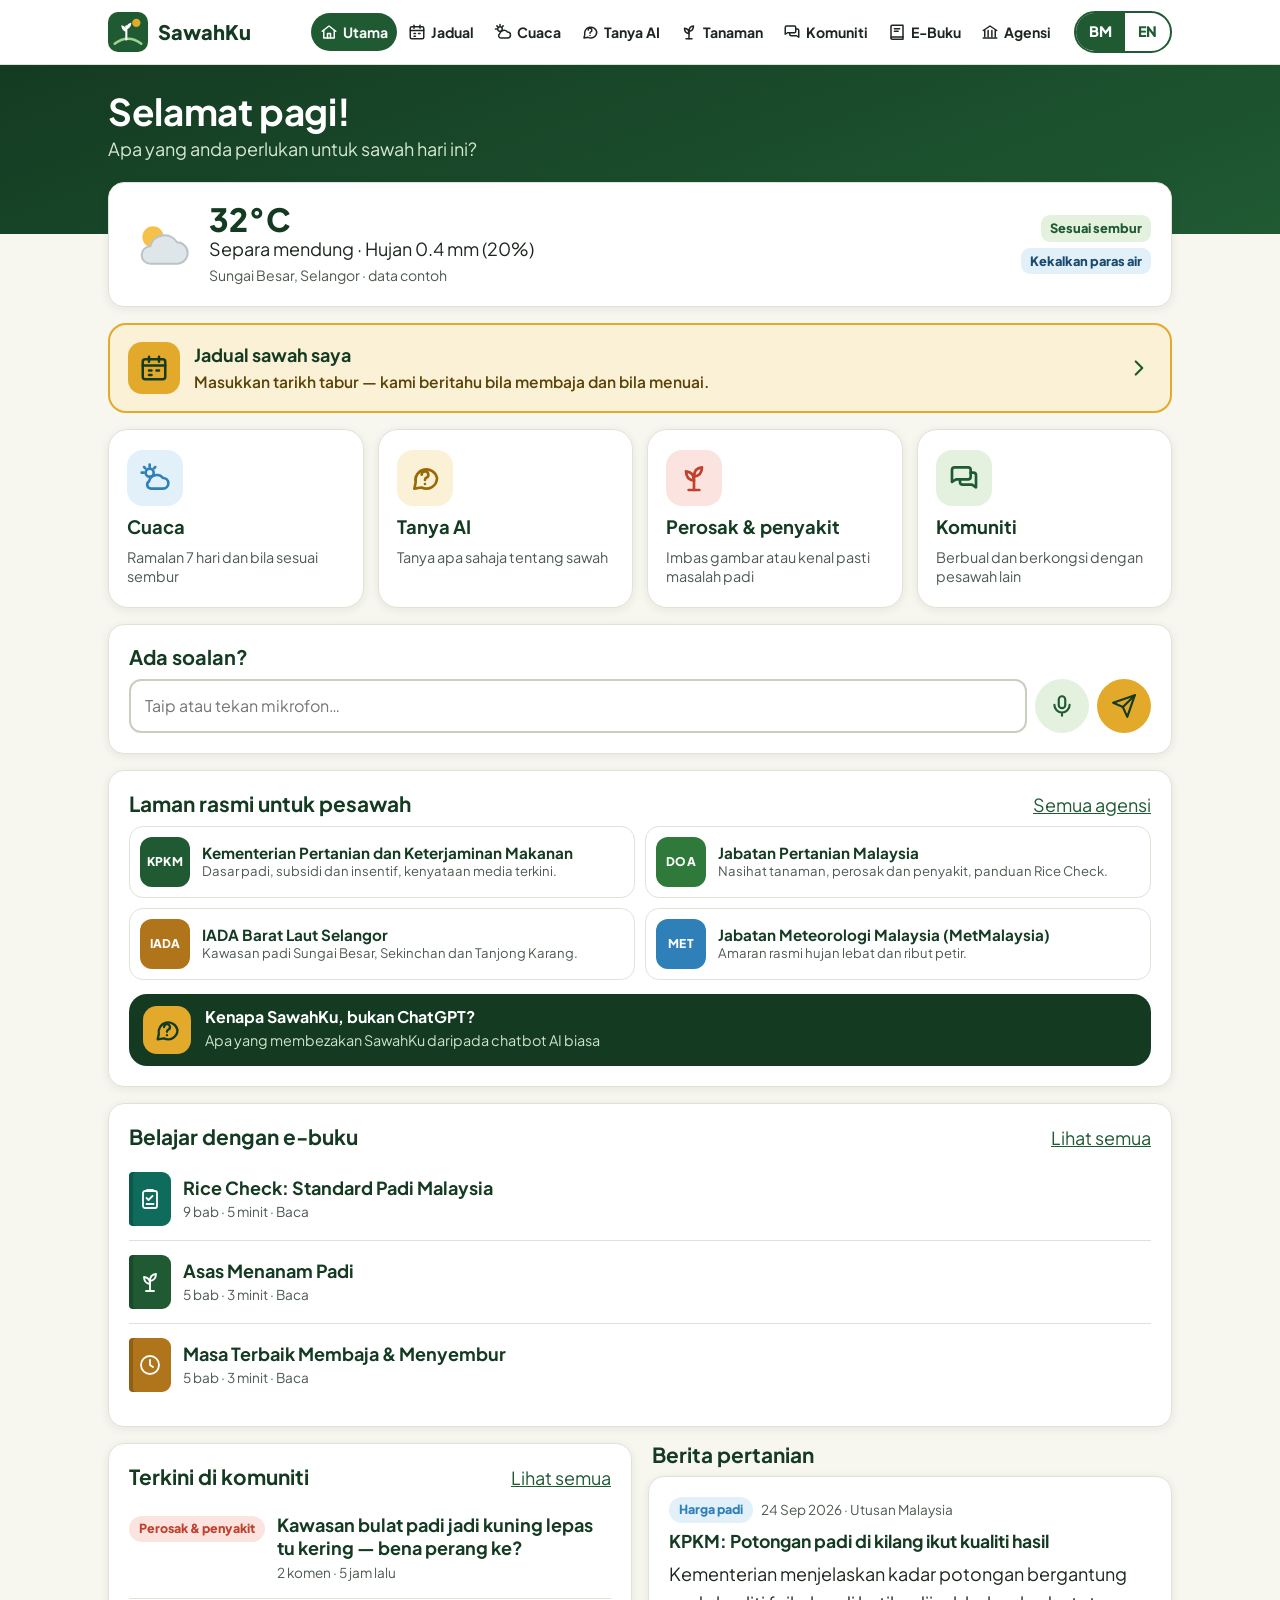
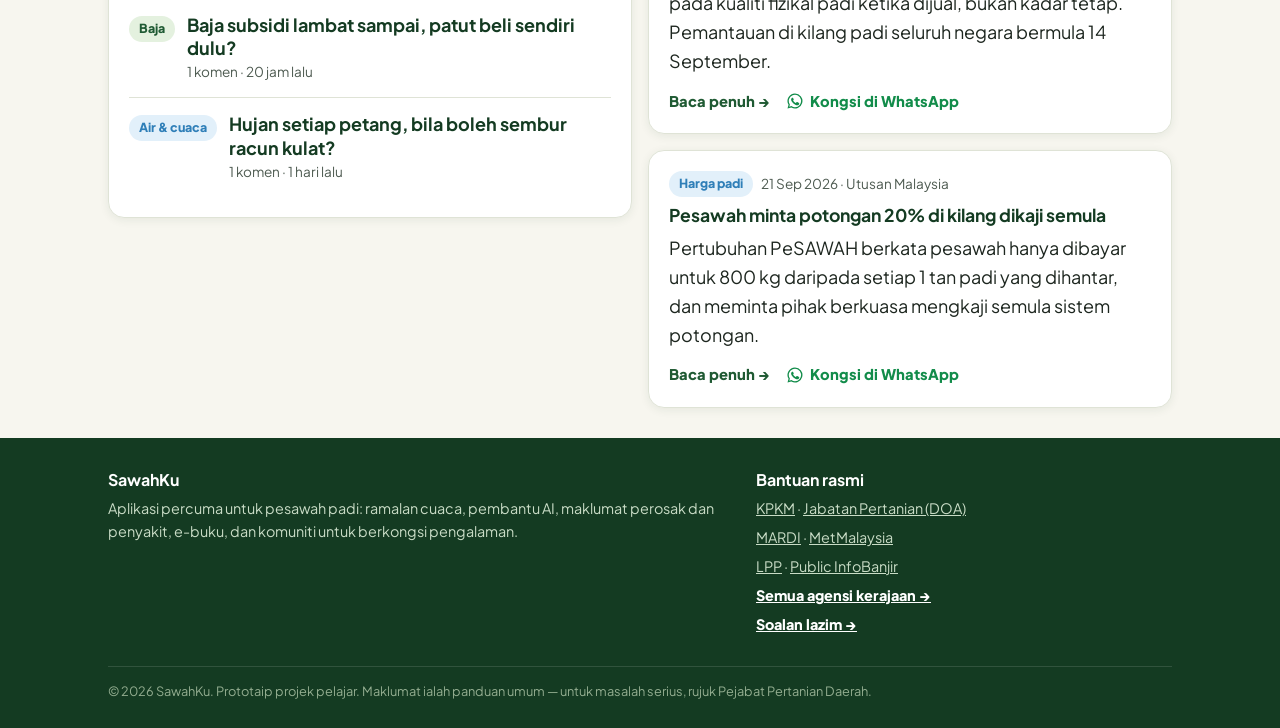
==== commit 9e7ae38d: "Add files via upload" ====
--- a/index.html
+++ b/index.html
@@ -25,6 +25,7 @@
 
     <div class="container home-body">
       <a class="card today" id="wx-mini" href="weather.html" aria-label="Cuaca"></a>
+      <a class="plan-mini" id="plan-mini" href="jadual.html"></a>
 
       <div class="tiles">
         <a class="tile tile--weather" href="weather.html"><span class="tile__icon"><svg viewBox="0 0 24 24" fill="none" stroke="currentColor" stroke-width="2" stroke-linecap="round" stroke-linejoin="round"><circle cx="8" cy="8" r="3"/><path d="M8 2v1.5M2 8h1.5M3.8 3.8l1 1M12.2 3.8l-1 1"/><path d="M9 20h9a4 4 0 0 0 0-8 6 6 0 0 0-10.5 2.5A3 3 0 0 0 9 20z"/></svg></span><strong data-i18n="home.weatherT"></strong><span data-i18n="home.weatherS"></span></a>
@@ -86,6 +87,7 @@
   <script src="js/i18n.js"></script>
   <script src="js/main.js"></script>
   <script src="js/weather.js"></script>
+  <script src="js/schedule.js"></script>
   <script src="js/news.js"></script>
   <script src="js/forum.js"></script>
   <script src="js/ebooks.js"></script>
--- a/css/style.css
+++ b/css/style.css
@@ -72,6 +72,7 @@
 .nav a svg { width: 20px; height: 20px; flex-shrink: 0; }
 @media (max-width: 1320px) { .brand small { display: none; } }
 .nav a:hover { background: var(--green-100); }
+@media (max-width: 1440px) { .nav { gap: 2px; } .nav a { padding: 8px 9px; gap: 5px; font-size: 0.88rem; } .nav a svg { width: 18px; height: 18px; } }
 .nav a[aria-current="page"] { background: var(--green-700); color: #fff; }
 
 .lang-toggle { display: inline-flex; border: 2px solid var(--green-700); border-radius: 999px; overflow: hidden; flex-shrink: 0; }
@@ -85,7 +86,7 @@
   .brand small { display: none; }
   body { padding-bottom: calc(var(--tabbar-h) + env(safe-area-inset-bottom, 0px)); }
   .tabbar {
-    display: grid; grid-template-columns: repeat(7, minmax(0, 1fr));
+    display: grid; grid-template-columns: repeat(8, minmax(0, 1fr));
     position: fixed; left: 0; right: 0; bottom: 0; z-index: 60;
     height: calc(var(--tabbar-h) + env(safe-area-inset-bottom, 0px));
     padding-bottom: env(safe-area-inset-bottom, 0px);
@@ -94,12 +95,14 @@
   }
   .tabbar a { display: flex; flex-direction: column; align-items: center; justify-content: center; gap: 3px; text-decoration: none; color: var(--ink-soft); font-size: 0.66rem; min-width: 0; font-weight: 800; line-height: 1.1; text-align: center; letter-spacing: -0.01em; }
   .tabbar a svg { width: 26px; height: 26px; }
+  .tabbar a span { max-width: 100%; padding: 0 1px; }
   .tabbar a[aria-current="page"] { color: var(--green-700); }
   .tabbar a[aria-current="page"] svg { background: var(--green-100); border-radius: 12px; padding: 3px; width: 36px; height: 32px; }
 }
-@media (max-width: 380px) {
-  .tabbar a { font-size: 0.62rem; }
-  .tabbar a svg { width: 24px; height: 24px; }
+@media (max-width: 420px) {
+  .tabbar a { font-size: 0.6rem; letter-spacing: -0.02em; }
+  .tabbar a svg { width: 23px; height: 23px; }
+  .tabbar a[aria-current="page"] svg { width: 32px; height: 29px; }
 }
 
 /* ---------- Buttons ---------- */
@@ -360,6 +363,8 @@
 .book { display: flex; flex-direction: column; text-decoration: none; color: var(--ink); background: #fff; border: 1px solid var(--line); border-radius: 18px; overflow: hidden; box-shadow: var(--shadow); }
 .book:hover { border-color: var(--green-500); }
 .book__cover { --c: var(--green-700); background: var(--c); color: #fff; padding: 16px 16px 18px; min-height: 150px; display: flex; flex-direction: column; justify-content: space-between; gap: 12px; box-shadow: inset 7px 0 0 rgba(0, 0, 0, 0.16); }
+.book__cover { position: relative; }
+.book__badge { position: absolute; top: 12px; right: 12px; background: var(--gold-500); color: var(--green-900); font-size: 0.72rem; font-weight: 800; letter-spacing: 0.04em; text-transform: uppercase; border-radius: 999px; padding: 3px 9px; }
 .book__cover svg { width: 38px; height: 38px; opacity: 0.95; }
 .book__cover strong { font-size: 1.1rem; line-height: 1.22; color: #fff; }
 .book__body { padding: 12px 14px 14px; display: flex; flex-direction: column; gap: 6px; flex: 1; }
@@ -486,6 +491,218 @@
 .ask-why { display: block; margin-top: 8px; font-weight: 800; font-size: 0.92rem; }
 .footer-more { font-weight: 800; color: #fff !important; }
 
+/* ---------- Crop photos, actives, warnings ---------- */
+.crop__thumb { position: relative; width: 64px; height: 64px; flex-shrink: 0; border-radius: 16px; overflow: hidden; background: var(--green-100); }
+.crop__thumb img { width: 100%; height: 100%; object-fit: cover; display: block; position: relative; z-index: 1; }
+.crop__thumb .crop__emoji { position: absolute; inset: 0; width: auto; height: auto; border-radius: 0; }
+.crop__photo { margin: 0 0 14px; }
+.crop__photo img { width: 100%; max-height: 340px; object-fit: cover; border-radius: 14px; display: block; background: var(--green-100); }
+.crop__photo figcaption { font-size: 0.85rem; color: var(--ink-soft); margin-top: 6px; line-height: 1.4; }
+.crop__photo figcaption a { color: var(--ink-soft); }
+.chem { background: var(--green-100); border-radius: 14px; padding: 14px 16px; margin: 12px 0; }
+.chem h4 { display: flex; align-items: center; gap: 8px; margin: 0 0 8px; font-size: 1rem; color: var(--green-900); }
+.chem h4 svg { width: 22px; height: 22px; }
+.chem ul { margin: 0; padding-left: 1.2em; }
+.chem li { margin-bottom: 6px; line-height: 1.45; }
+.chem__note { margin: 8px 0 0; font-size: 0.85rem; color: var(--ink-soft); }
+.crop__body .callout { margin: 0 0 12px; }
+.crop__body .callout svg { width: 22px; height: 22px; flex-shrink: 0; }
+
+/* ---------- Tabs ---------- */
+.tabs { display: grid; grid-template-columns: 1fr 1fr; gap: 6px; background: #e9ece2; padding: 5px; border-radius: 16px; margin: 20px 0 18px; }
+.tabs button { display: inline-flex; align-items: center; justify-content: center; gap: 8px; min-height: 50px; border: 0; border-radius: 12px; background: transparent; font: inherit; font-weight: 800; font-size: 0.98rem; color: var(--ink-soft); cursor: pointer; padding: 8px 10px; transition: background 0.2s, color 0.2s, box-shadow 0.2s; }
+.tabs button svg { width: 20px; height: 20px; flex-shrink: 0; }
+.tabs button[aria-selected="true"] { background: #fff; color: var(--green-900); box-shadow: var(--shadow); }
+.tabs button[data-tab="banned"][aria-selected="true"] { color: var(--red-500); }
+
+/* ---------- Banned list ---------- */
+.banned-intro { display: flex; gap: 14px; align-items: flex-start; background: var(--red-100); color: #6d2215; border-radius: 18px; padding: 18px; }
+.banned-intro h2 { color: #6d2215; margin: 0 0 6px; font-size: 1.3rem; }
+.banned-intro p { margin: 0; line-height: 1.5; }
+.banned-intro__icon { width: 52px; height: 52px; border-radius: 14px; background: var(--red-500); color: #fff; display: grid; place-items: center; flex-shrink: 0; }
+.banned-intro__icon svg { width: 30px; height: 30px; }
+#crop-banned h3 { margin: 24px 0 10px; font-size: 1.15rem; }
+.banned-grid { display: grid; grid-template-columns: repeat(2, minmax(0, 1fr)); gap: 12px; }
+@media (max-width: 700px) { .banned-grid { grid-template-columns: 1fr; } }
+.banned { background: #fff; border: 1px solid var(--line); border-left: 0; border-radius: 14px; padding: 14px 16px; box-shadow: var(--shadow); position: relative; overflow: hidden; }
+.banned::before { content: ""; position: absolute; inset: 0 auto 0 0; width: 5px; background: var(--red-500); }
+.banned--amber::before { background: var(--gold-500); }
+.banned__head { display: flex; flex-wrap: wrap; justify-content: space-between; gap: 6px 10px; align-items: baseline; }
+.banned__head strong { font-size: 1.02rem; color: var(--green-900); }
+.banned__year { font-size: 0.8rem; font-weight: 800; color: var(--red-500); background: var(--red-100); border-radius: 999px; padding: 2px 10px; white-space: nowrap; }
+.banned p { margin: 6px 0 0; font-size: 0.95rem; line-height: 1.45; }
+.others { margin-top: 12px; }
+.others summary { list-style: none; cursor: pointer; font-weight: 800; display: flex; justify-content: space-between; align-items: center; min-height: 32px; }
+.others summary::-webkit-details-marker { display: none; }
+.others summary svg { width: 22px; height: 22px; transition: transform 0.2s; }
+.others[open] summary svg { transform: rotate(180deg); }
+.others p { margin: 10px 0 0; line-height: 1.6; }
+#crop-banned .card h3 { display: flex; align-items: center; gap: 8px; }
+#crop-banned .card h3 svg { width: 22px; height: 22px; }
+#crop-banned .card ul { padding-left: 1.2em; margin-bottom: 0; }
+#crop-banned .card li { margin-bottom: 6px; line-height: 1.45; }
+
+/* ---------- Photo scan ---------- */
+.scan { border: 2px solid var(--gold-500); background: linear-gradient(180deg, #fffdf6, #fff); }
+.scan__head { display: flex; gap: 14px; align-items: flex-start; margin-bottom: 14px; }
+.scan__head h2 { margin: 0 0 4px; font-size: 1.3rem; }
+.scan__head p { margin: 0; color: var(--ink-soft); line-height: 1.45; }
+.scan__icon { width: 52px; height: 52px; border-radius: 16px; background: var(--gold-500); color: var(--green-900); display: grid; place-items: center; flex-shrink: 0; }
+.scan__icon svg { width: 30px; height: 30px; }
+.scan__btn { cursor: pointer; position: relative; }
+.scan__preview { position: relative; margin-top: 14px; border-radius: 16px; overflow: hidden; background: #111; }
+.scan__preview img { width: 100%; max-height: 320px; object-fit: contain; display: block; }
+.scan__beam { position: absolute; left: 0; right: 0; top: 0; height: 30%; background: linear-gradient(180deg, rgba(227, 169, 43, 0), rgba(227, 169, 43, 0.45), rgba(227, 169, 43, 0)); opacity: 0; pointer-events: none; }
+.scan__preview.is-scanning .scan__beam { opacity: 1; animation: scanbeam 1.6s ease-in-out infinite; }
+@keyframes scanbeam { 0% { transform: translateY(-100%); } 100% { transform: translateY(340%); } }
+.scan-loading { display: flex; align-items: center; gap: 12px; margin-top: 14px; font-weight: 700; }
+.spinner { width: 24px; height: 24px; border-radius: 50%; border: 3px solid var(--green-100); border-top-color: var(--green-700); animation: spin 0.8s linear infinite; }
+@keyframes spin { to { transform: rotate(360deg); } }
+.scan-result { margin-top: 14px; padding: 16px; border-radius: 14px; background: var(--bg); border: 1px solid var(--line); animation: pop 0.35s ease both; }
+.scan-result h3 { margin: 0 0 8px; display: flex; align-items: center; gap: 8px; }
+.scan-result h3 svg { width: 22px; height: 22px; }
+.scan-result p { margin: 0 0 10px; line-height: 1.5; }
+.scan-result--found { background: #fff; border-color: var(--green-500); }
+.scan-result--ok { background: var(--green-100); border-color: var(--green-500); }
+.scan-result__head { display: flex; gap: 12px; align-items: center; margin-bottom: 10px; }
+.scan-result__head img { width: 64px; height: 64px; object-fit: cover; border-radius: 14px; }
+.scan-result__head small { color: var(--ink-soft); font-weight: 700; }
+.scan-result__head h3 { margin: 2px 0 4px; }
+.conf { display: inline-block; font-size: 0.8rem; font-weight: 800; border-radius: 999px; padding: 2px 10px; }
+.conf--high { background: var(--green-100); color: var(--green-700); }
+.conf--medium { background: var(--gold-100); color: #7a5304; }
+.conf--low { background: var(--red-100); color: var(--red-500); }
+.sr-only { position: absolute !important; width: 1px; height: 1px; padding: 0; margin: -1px; overflow: hidden; clip: rect(0 0 0 0); white-space: nowrap; border: 0; }
+.ask-links { display: flex; flex-wrap: wrap; gap: 6px 16px; margin-top: 8px; }
+.ask-links a { display: inline-flex; align-items: center; gap: 6px; font-weight: 800; font-size: 0.92rem; }
+.ask-links svg { width: 20px; height: 20px; }
+.ask-links .ask-why { margin-top: 0; }
+.demo-flag.is-ai { background: var(--green-100); color: var(--green-900); border-color: var(--green-500); }
+.msg__note { font-size: 0.85rem; color: #7a5304; background: var(--gold-100); border-radius: 8px; padding: 4px 8px; }
+
+/* ---------- Field schedule (jadual.html) ---------- */
+.tag--fert { background: var(--gold-100); color: #7a5304; }
+.tag--water { background: var(--sky-100); color: #1b5b8a; }
+.tag--pest { background: #f3e6f7; color: #6b2d7f; }
+.tag--harvest { background: var(--green-100); color: var(--green-700); }
+.tag--done { background: #eceee8; color: var(--ink-soft); }
+.tag--now { background: var(--green-700); color: #fff; }
+.tag--next { background: var(--gold-500); color: var(--green-900); }
+
+.plan-setup { display: grid; grid-template-columns: 1fr 1fr; gap: 14px 18px; align-items: end; }
+.plan-setup .field { margin: 0; }
+.plan-setup input, .plan-setup select { width: 100%; min-height: 52px; font-size: 1.05rem; }
+.plan-size { display: grid; grid-template-columns: 1fr auto; gap: 8px; }
+.plan-size select { width: auto; }
+.plan-setup .note { grid-column: 1 / -1; margin: 0; }
+@media (max-width: 560px) { .plan-setup { grid-template-columns: 1fr; } }
+
+.plan-today { display: grid; grid-template-columns: auto 1fr 1fr; gap: 20px; margin-top: 16px; border: 2px solid var(--green-500); }
+.plan-today h2 { font-size: 1.3rem; margin-bottom: 4px; }
+.plan-today h3 { font-size: 1rem; margin: 0 0 6px; color: var(--ink-soft); text-transform: uppercase; letter-spacing: 0.04em; }
+.plan-today ul { margin: 0 0 8px; padding-left: 20px; }
+.plan-today li { margin-bottom: 4px; }
+.plan-today p { margin: 0 0 8px; }
+.plan-today__big { background: var(--green-700); color: #fff; border-radius: 16px; padding: 16px 20px; display: flex; flex-direction: column; justify-content: center; min-width: 170px; }
+.plan-today__big small { color: #cfe6c9; font-weight: 700; }
+.plan-today__big strong { font-size: 2rem; line-height: 1.1; }
+.plan-today__big span { color: #e4f1df; font-weight: 700; margin-top: 4px; }
+.plan-today__water, .plan-today__tip { display: flex; gap: 8px; align-items: flex-start; font-weight: 700; }
+.plan-today__water { color: #1b5b8a; }
+.plan-today__water svg, .plan-today__tip svg { width: 22px; height: 22px; flex-shrink: 0; margin-top: 2px; }
+.plan-today__tip { font-weight: 600; font-size: 0.95rem; color: var(--ink-soft); }
+.plan-today__next { background: var(--gold-100); border-radius: 16px; padding: 14px 16px; }
+.plan-today__next h3 { color: #7a5304; }
+.plan-today--empty { grid-template-columns: auto 1fr; align-items: center; border-style: dashed; }
+.plan-today__icon { width: 64px; height: 64px; border-radius: 18px; background: var(--green-100); color: var(--green-700); display: grid; place-items: center; }
+.plan-today__icon svg { width: 36px; height: 36px; }
+@media (max-width: 900px) { .plan-today { grid-template-columns: 1fr; } .plan-today--empty { grid-template-columns: auto 1fr; } }
+
+.plan-actions { display: flex; flex-wrap: wrap; gap: 10px; align-items: center; margin-top: 14px; }
+.plan-actions .note { flex-basis: 100%; margin: 0; }
+.plan-filters { display: flex; flex-wrap: wrap; gap: 8px; margin: 26px 0 14px; }
+
+.plan-list { display: grid; gap: 12px; }
+.plan-done-toggle { justify-self: start; padding: 6px 2px; font-size: 1rem; }
+@media print { .plan-done-toggle { display: none; } }
+.plan-task { display: grid; grid-template-columns: 130px 1fr; gap: 16px; background: var(--card); border: 1px solid var(--line); border-left: 6px solid var(--line); border-radius: 16px; padding: 16px; }
+.plan-task--fert { border-left-color: var(--gold-500); }
+.plan-task--water { border-left-color: var(--sky-500); }
+.plan-task--check { border-left-color: #8e4aa3; }
+.plan-task--harvest { border-left-color: var(--green-500); }
+.plan-task.is-now { box-shadow: 0 0 0 2px var(--green-500); }
+.plan-task.is-next { box-shadow: 0 0 0 2px var(--gold-500); }
+.plan-task.is-done { opacity: 0.6; }
+.plan-task__when strong { display: block; font-size: 1.05rem; color: var(--green-900); }
+.plan-task__when span { display: block; color: var(--ink-soft); font-size: 0.92rem; font-weight: 700; }
+.plan-task__head { display: flex; flex-wrap: wrap; gap: 6px; margin-bottom: 6px; }
+.plan-task h3 { margin: 0 0 6px; font-size: 1.15rem; }
+.plan-task p { margin: 0; color: var(--ink-soft); font-size: 0.97rem; }
+.plan-task__items { list-style: none; margin: 0 0 8px; padding: 0; display: grid; gap: 6px; }
+.plan-task__items li { background: var(--bg); border-radius: 10px; padding: 8px 12px; display: flex; flex-wrap: wrap; justify-content: space-between; gap: 4px 12px; font-weight: 600; }
+.plan-task__amt { color: var(--green-900); }
+.plan-task__amt small { color: var(--ink-soft); font-weight: 600; }
+.plan-task__link { display: inline-flex; align-items: center; gap: 4px; margin-top: 8px; font-weight: 800; font-size: 0.92rem; }
+.plan-task__link svg { width: 16px; height: 16px; }
+@media (max-width: 560px) {
+  .plan-task { grid-template-columns: 1fr; gap: 6px; }
+  .plan-task__when { display: flex; flex-wrap: wrap; gap: 4px 10px; align-items: baseline; }
+}
+
+/* Home card */
+.plan-mini { display: flex; align-items: center; gap: 14px; margin-top: 16px; padding: 16px 18px; border-radius: 18px; background: var(--gold-100); border: 2px solid var(--gold-500); color: var(--ink); text-decoration: none; }
+.plan-mini__icon { width: 52px; height: 52px; border-radius: 14px; background: var(--gold-500); color: var(--green-900); display: grid; place-items: center; flex-shrink: 0; }
+.plan-mini__icon svg { width: 30px; height: 30px; }
+.plan-mini__text { display: flex; flex-direction: column; flex: 1; min-width: 0; }
+.plan-mini__text strong { font-size: 1.12rem; color: var(--green-900); }
+.plan-mini__text span { color: #5a4306; font-weight: 600; font-size: 0.97rem; }
+.plan-mini__go svg { width: 26px; height: 26px; color: var(--green-700); }
+
+/* Weather page: today's water level */
+.water-stage.is-now { border: 3px solid var(--sky-500); box-shadow: 0 6px 16px rgba(47, 127, 184, 0.18); }
+.plan-wx { display: flex; gap: 10px; align-items: flex-start; font-weight: 700; color: #1b5b8a; background: var(--sky-100); border-radius: 14px; padding: 12px 16px; margin: 0 0 14px; }
+.plan-wx svg { width: 22px; height: 22px; flex-shrink: 0; margin-top: 2px; }
+
+@media print {
+  .plan-setup-card, .plan-actions, .plan-filters, .plan-today__next .btn, .plan-task__link, .page-hero p { display: none !important; }
+  .plan-task { break-inside: avoid; opacity: 1 !important; box-shadow: none !important; }
+  .plan-today { border: 1px solid #999; }
+}
+
+/* ---------- Animations ---------- */
+@keyframes rise { from { opacity: 0; transform: translateY(16px); } to { opacity: 1; transform: none; } }
+@keyframes pop { from { opacity: 0; transform: scale(0.96); } to { opacity: 1; transform: none; } }
+@keyframes bob { 0%, 100% { transform: translateY(0); } 50% { transform: translateY(-4px); } }
+@keyframes tabpop { 0% { transform: scale(0.7); } 60% { transform: scale(1.12); } 100% { transform: scale(1); } }
+@keyframes flash { 0% { box-shadow: 0 0 0 0 rgba(227, 169, 43, 0.7); } 100% { box-shadow: 0 0 0 14px rgba(227, 169, 43, 0); } }
+.anim .reveal { opacity: 0; transform: translateY(18px); transition: opacity 0.55s ease, transform 0.55s cubic-bezier(0.2, 0.7, 0.2, 1); transition-delay: var(--d, 0ms); }
+.anim .reveal.is-in { opacity: 1; transform: none; }
+.anim .page-hero h1, .anim .home-top h1, .anim #greeting { animation: rise 0.6s cubic-bezier(0.2, 0.7, 0.2, 1) both; }
+.anim .page-hero p, .anim .home-top p { animation: rise 0.6s 0.12s cubic-bezier(0.2, 0.7, 0.2, 1) both; }
+.anim main { animation: fadein 0.35s ease both; }
+@keyframes fadein { from { opacity: 0; } to { opacity: 1; } }
+.tile, .book, .agency-quick, .row-link, .crop summary, .continue { transition: transform 0.2s ease, box-shadow 0.2s ease, border-color 0.2s ease, background 0.2s ease; }
+.tile:hover, .book:hover, .agency-quick:hover, .continue:hover { transform: translateY(-3px); box-shadow: 0 10px 24px rgba(20, 59, 34, 0.12); }
+.tile:active, .book:active, .agency-quick:active, .continue:active, .btn:active, .chip:active { transform: scale(0.97); }
+.tile__icon { transition: transform 0.25s ease; }
+.tile:hover .tile__icon { transform: rotate(-6deg) scale(1.08); }
+.chip { transition: background 0.2s, color 0.2s, border-color 0.2s, transform 0.12s; }
+.today__icon, .day__icon { animation: bob 3.6s ease-in-out infinite; }
+.day:nth-child(2n) .day__icon { animation-delay: -1.2s; }
+.msg { animation: rise 0.35s cubic-bezier(0.2, 0.7, 0.2, 1) both; }
+.tabbar a[aria-current="page"] svg { animation: tabpop 0.45s ease both; }
+.crop[open] .crop__body, .faq[open] .faq__a, .toc[open] ol, .others[open] p { animation: rise 0.35s ease both; }
+.crop.is-flash { animation: flash 1.2s ease 2; }
+.plan-task.is-next, .plan-mini:not(.is-empty) .plan-mini__icon { animation: flash 1.4s ease 2; }
+.plan-mini { transition: transform 0.2s ease, box-shadow 0.2s ease; }
+.plan-mini:hover { transform: translateY(-3px); box-shadow: 0 10px 24px rgba(20, 59, 34, 0.12); }
+.book__bar span, .progress span { transition: width 0.8s cubic-bezier(0.2, 0.7, 0.2, 1); }
+@media (prefers-reduced-motion: reduce) {
+  *, *::before, *::after { animation: none !important; transition: none !important; }
+  .anim .reveal { opacity: 1 !important; transform: none !important; }
+}
+@media print { .anim .reveal { opacity: 1 !important; transform: none !important; } }
+
 /* ---------- Footer ---------- */
 .site-footer { background: var(--green-900); color: #c9dcc6; padding: 32px 0 26px; font-size: 0.9rem; margin-top: 30px; }
 .site-footer .container { display: grid; grid-template-columns: 1.5fr 1fr; gap: 24px; }
